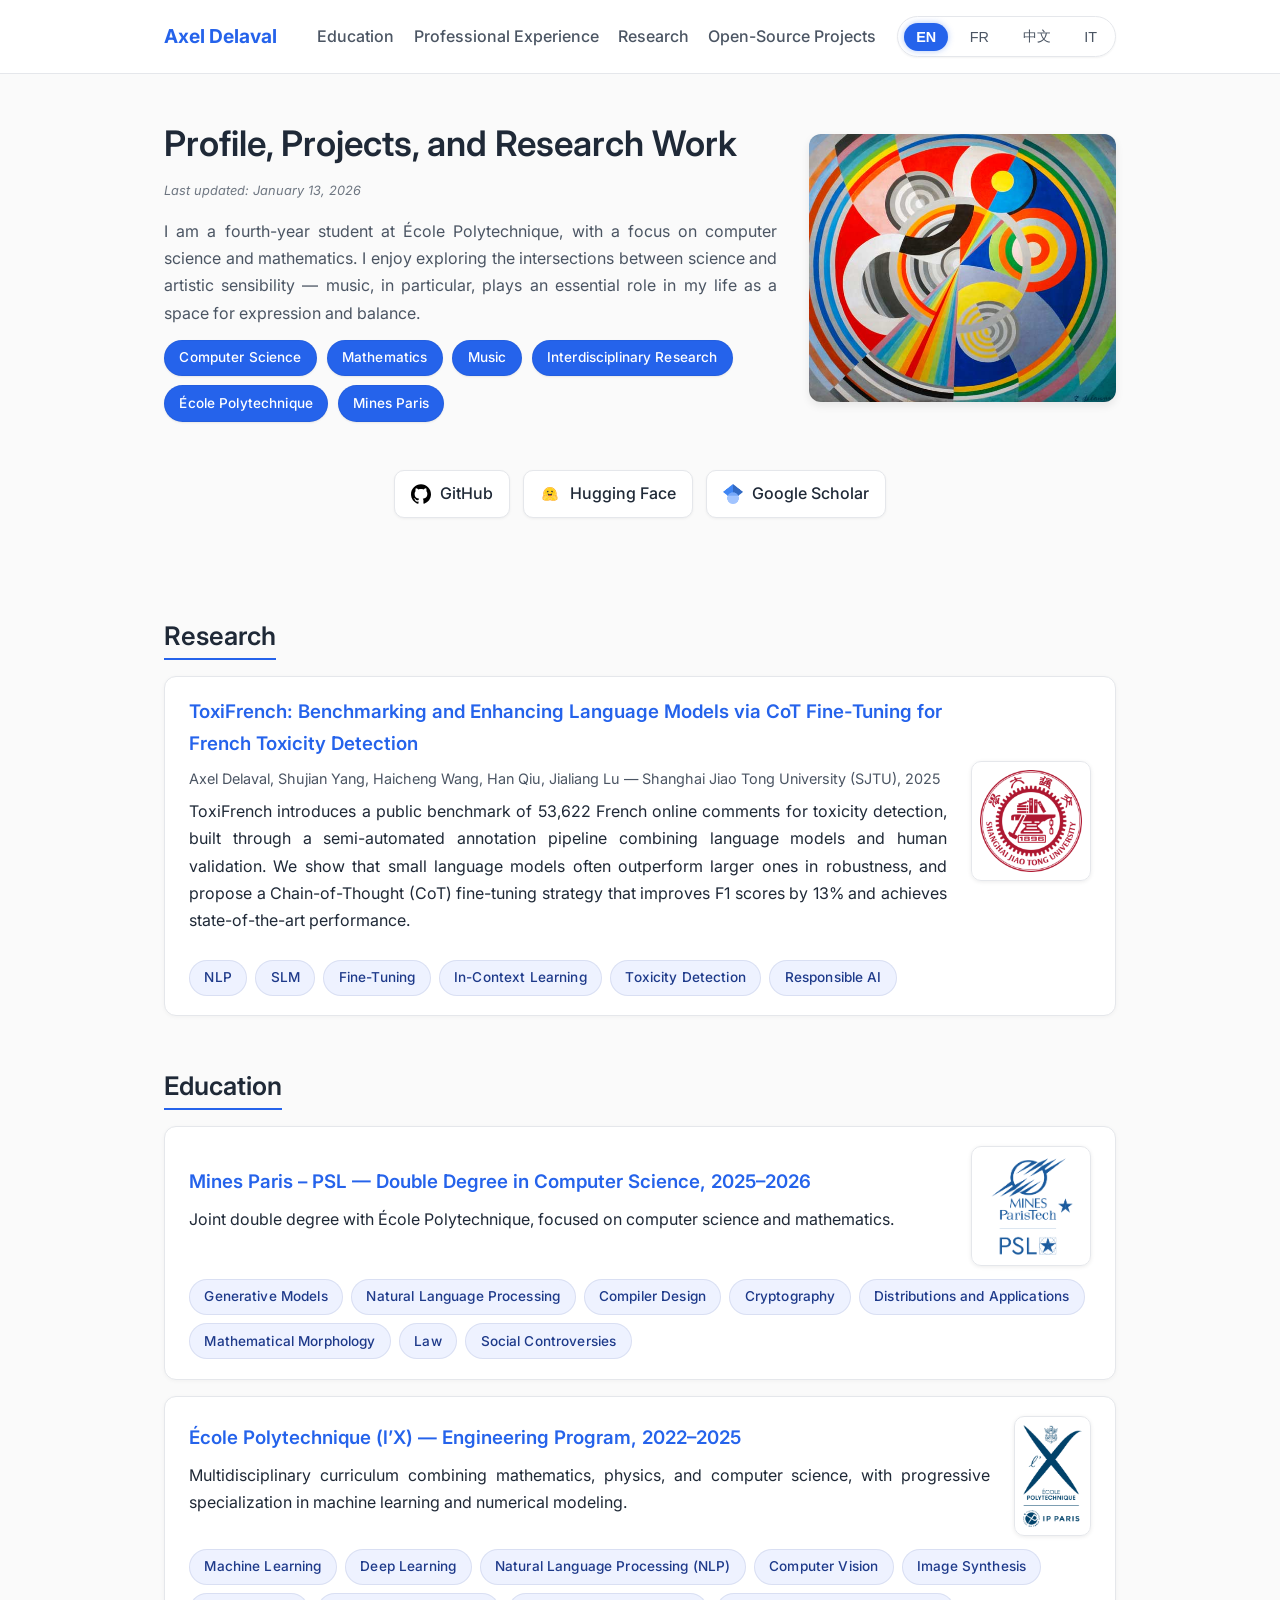
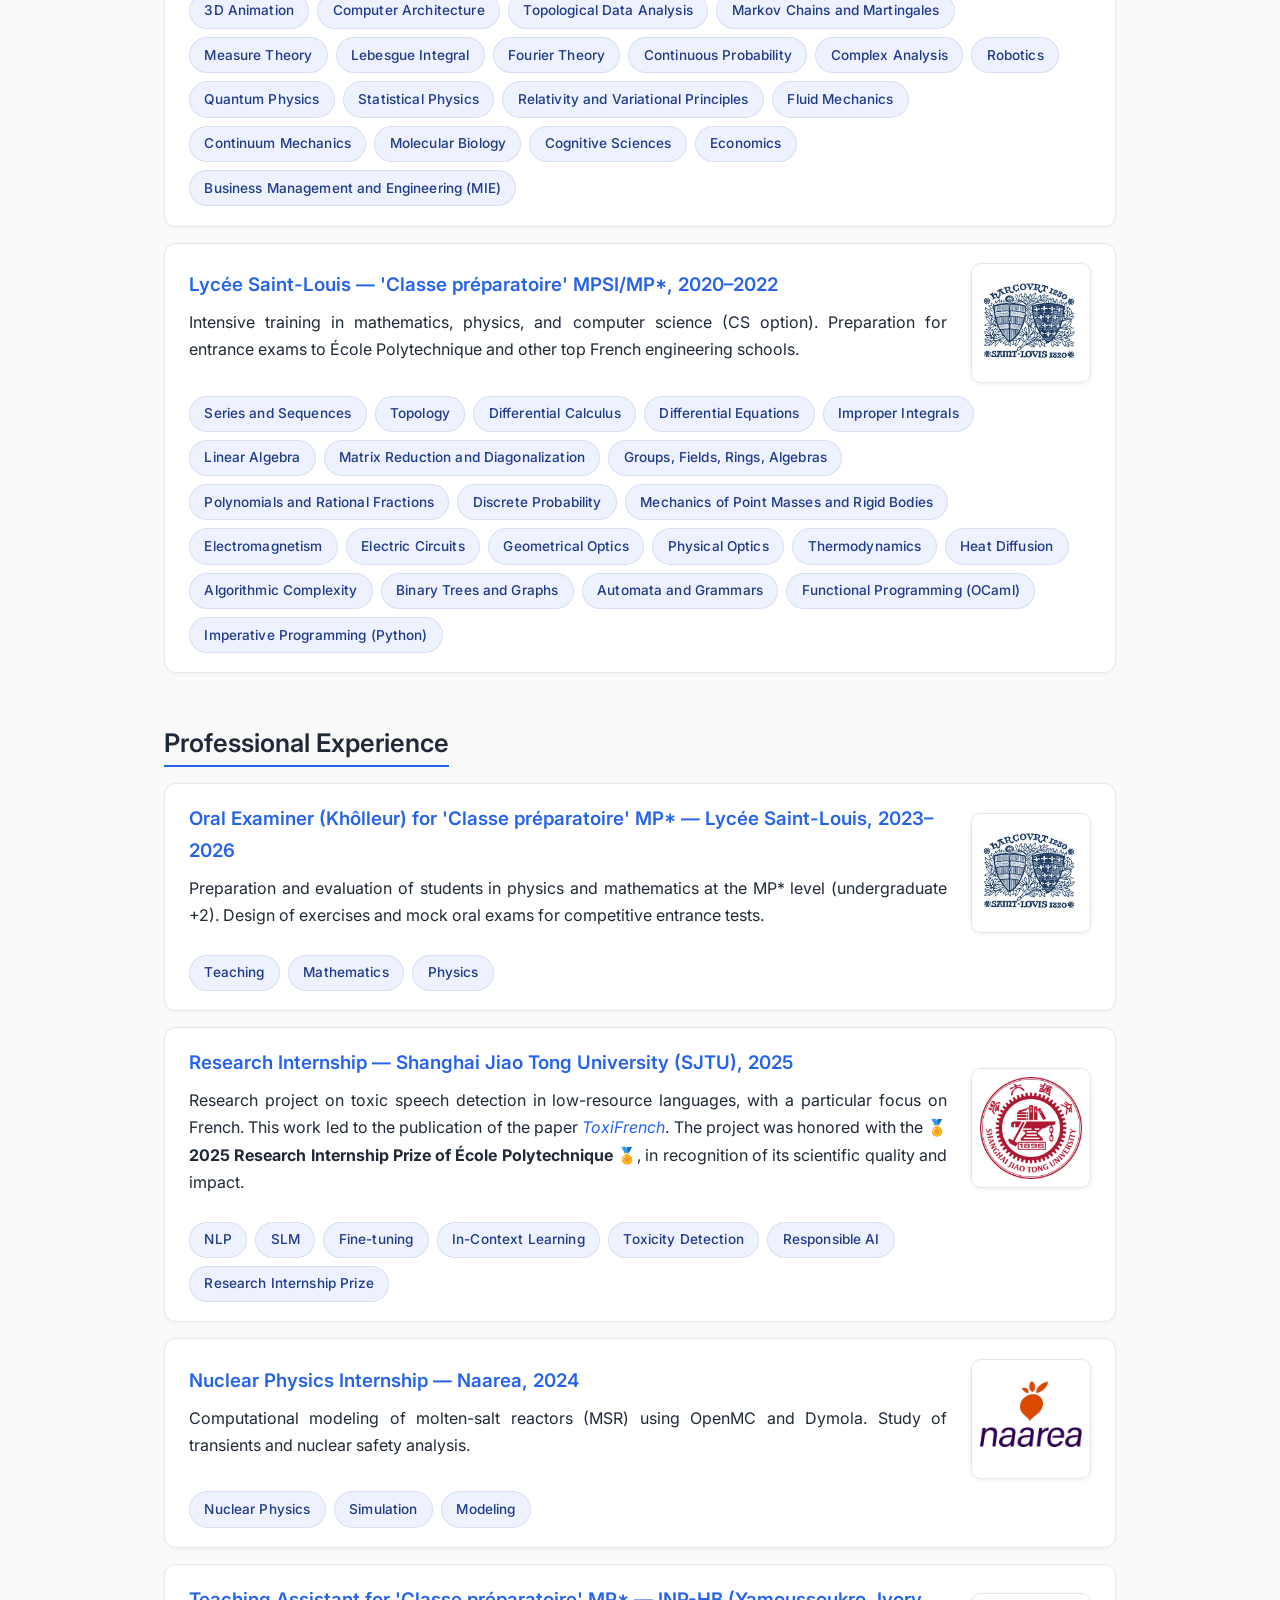
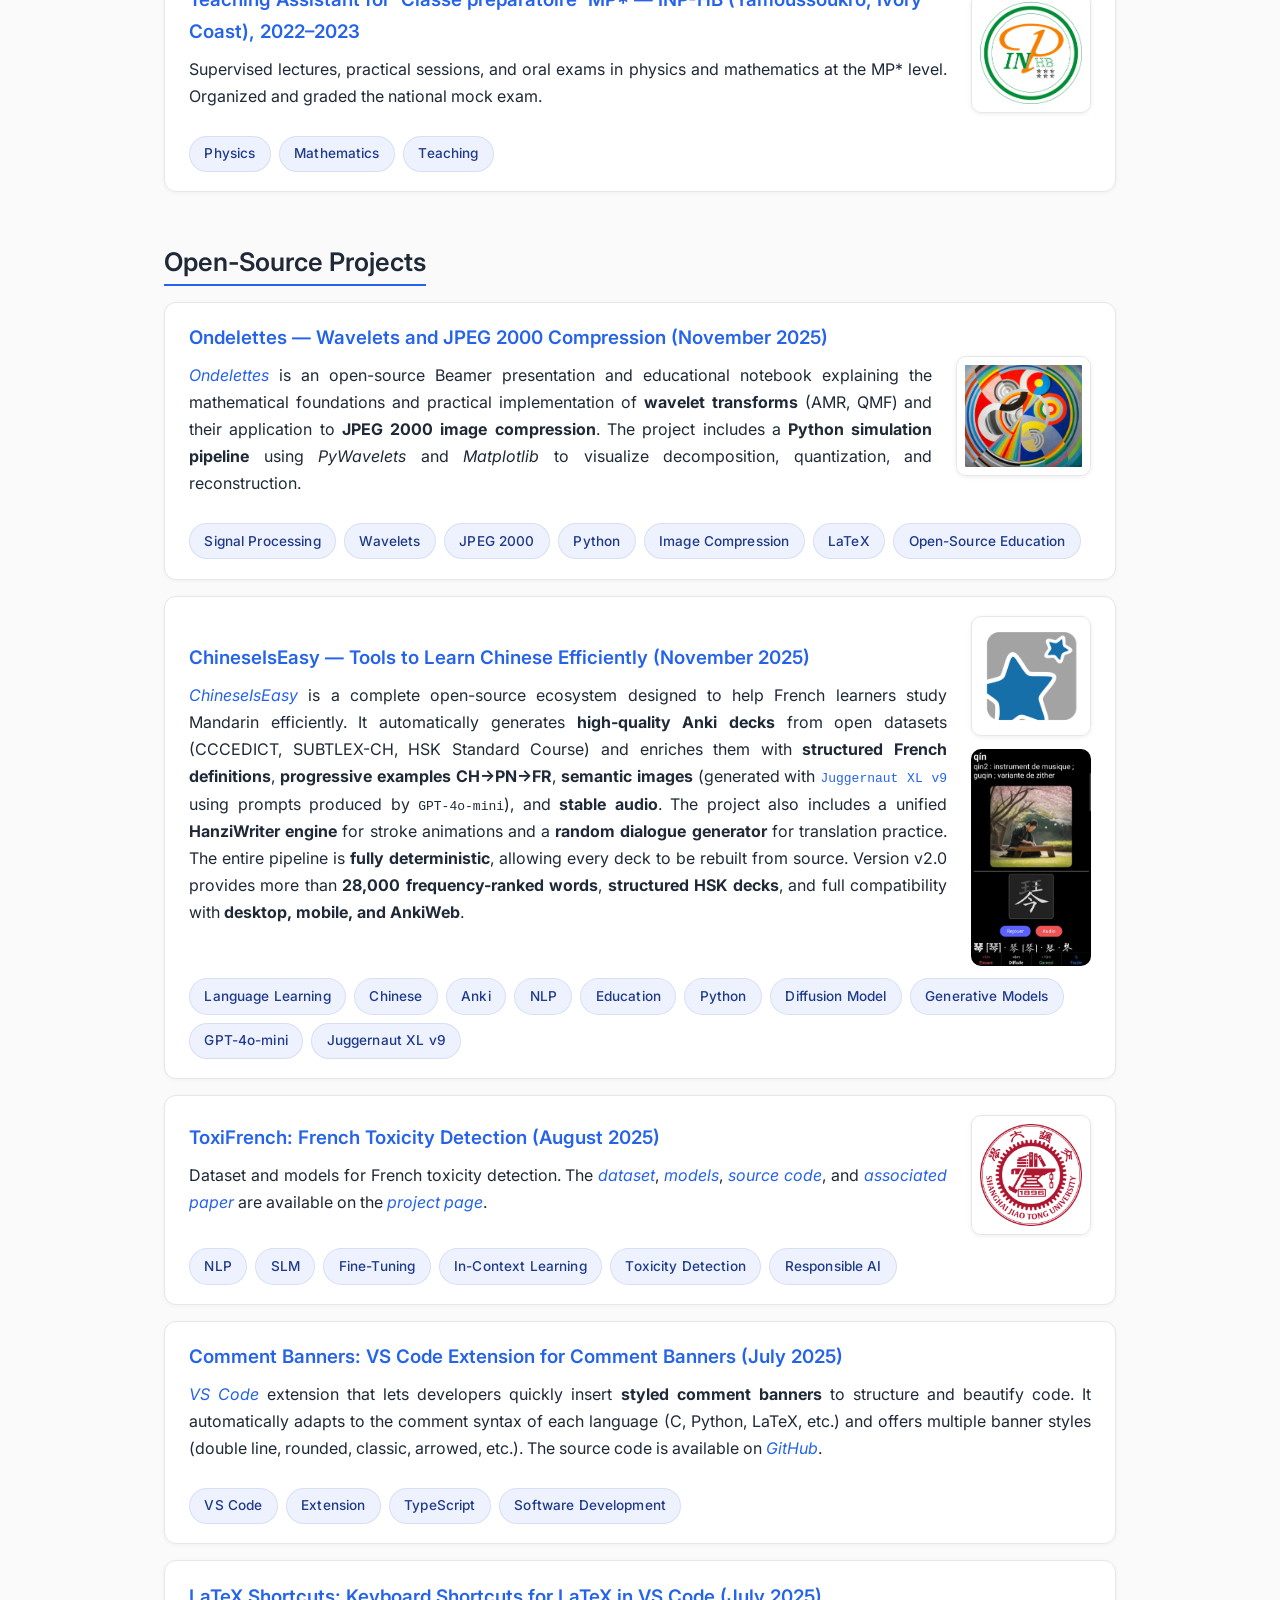
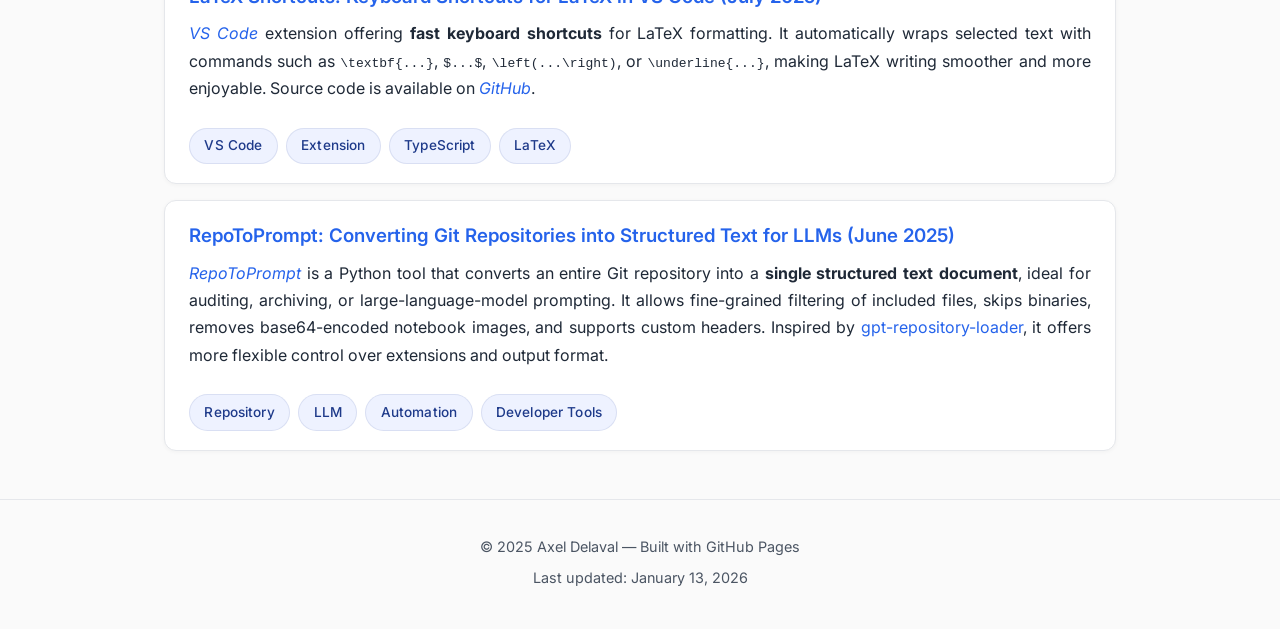
==== index.html @ 83326670 "Last update" ====
<!DOCTYPE html>
<html lang="en">
<head>
  <!-- =========================================================
       META & PAGE INFO
       ========================================================= -->
  <meta charset="UTF-8">
  <meta name="viewport" content="width=device-width, initial-scale=1.0">
  <title>Axel Delaval — Research & Projects</title>
  <link rel="icon" type="image/png" href="assets/icons/favicon.png">
  <meta name="description" content="Axel Delaval — Researcher in Computer Science, Machine Learning, and Music AI. École Polytechnique & Mines Paris–PSL. Projects, publications, and interdisciplinary work.">
  <meta name="keywords" content="Axel Delaval, Ecole Polytechnique, Mines Paris, research, computer science, machine learning, NLP, music AI, ToxiFrench">
  <meta name="author" content="Axel Delaval">

  <!-- =========================================================
       STYLESHEETS
       (Fonts, Theme, Layout, Components)
       ========================================================= -->
  <link rel="stylesheet" href="assets/fonts/inter.css">        <!-- Custom Inter font -->
  <link rel="stylesheet" href="assets/css/theme.css">          <!-- Color palette & dark/light mode -->
  <link rel="stylesheet" href="assets/css/base.css">           <!-- Base typography & resets -->
  <link rel="stylesheet" href="assets/css/layout.css">         <!-- Page layout & positioning -->
  <link rel="stylesheet" href="assets/css/components.css">     <!-- Buttons, cards, etc. -->
</head>

<body>

  <!-- =========================================================
       HEADER & NAVIGATION BAR
       ========================================================= -->
  <header>
    <nav class="navbar">
      <!-- Website Logo / Brand -->
      <div class="logo">Axel Delaval</div>

      <!-- Navigation Links (inserted dynamically via JS) -->
      <ul class="links" id="nav-links"></ul>

      <!-- Language Switcher (interactive buttons) -->
      <div class="lang-switcher" id="lang-switcher">
        <button data-lang="en">EN</button>     <!-- English -->
        <button data-lang="fr">FR</button>     <!-- French -->
        <button data-lang="zh">中文</button>   <!-- Chinese -->
        <button data-lang="it">IT</button>     <!-- Italian -->
      </div>
    </nav>
  </header>

  <!-- =========================================================
       MAIN CONTENT SECTIONS
       (Filled dynamically using app.js)
       ========================================================= -->
  <main>
    <!-- Hero / Intro Section (title, photo, tagline, etc.) -->
    <section class="hero" id="hero"></section>

    <!-- === Social Links Section === -->
    <section class="social-links" id="social-links"></section>

    <!-- Publications section -->
    <section id="publications"></section>

    <!-- scolarpath section -->
    <section id="scolarpath"></section>

    <!-- careerpath section -->
    <section id="careerpath"></section>

    <!-- Projects section -->
    <section id="projects"></section>

  </main>

  <!-- =========================================================
       FOOTER
       ========================================================= -->
  <footer>
    <p>© 2025 Axel Delaval — Built with GitHub Pages</p>
    <p id="last-updated" class="meta"></p>
  </footer>

  <!-- =========================================================
       SCRIPTS
       (Handles dynamic content & language switching)
       ========================================================= -->
  <script src="assets/js/app.js"></script>

</body>
</html>
---- assets/fonts/inter.css ----
/* =========================================================
   FONT IMPORT
   ---------------------------------------------------------
   This line imports the "Inter" font family from Google Fonts.
   Available weights: 300 (light), 400 (regular), 600 (semi-bold), 700 (bold).
   The `display=swap` parameter ensures the system font is used 
   temporarily until the custom font is fully loaded — improving UX.
   ========================================================= */
@import url("https://fonts.googleapis.com/css2?family=Inter:wght@300;400;600;700&display=swap");
---- assets/css/theme.css ----
/* =========================================================
   COLOR THEME VARIABLES
   ---------------------------------------------------------
   Define global CSS variables (custom properties) used 
   throughout the website for consistent theming.
   These are declared inside :root so they apply globally.
   ========================================================= */

:root {
  /* === Light Mode Colors === */
  --bg: #fafafa;           /* Page background color */
  --text: #1f2937;         /* Main text color (dark gray) */
  --muted: #4b5563;        /* Muted / secondary text (subtle gray) */
  --accent: #2563eb;       /* Primary accent color (blue) */
  --border: #e5e7eb;       /* Light border color */
  --card: #ffffff;         /* Background for cards and panels */
}

/* =========================================================
   DARK MODE OVERRIDES
   ---------------------------------------------------------
   Automatically applies when the user's OS or browser is set
   to dark mode (via the prefers-color-scheme media query).
   These values override the light theme variables.
   ========================================================= */

@media (prefers-color-scheme: dark) {
  :root {
      --bg: #fafafa;           /* Page background color */
      --text: #1f2937;         /* Main text color (dark gray) */
      --muted: #4b5563;        /* Muted / secondary text (subtle gray) */
      --accent: #2563eb;       /* Primary accent color (blue) */
      --border: #e5e7eb;       /* Light border color */
      --card: #ffffff;         /* Background for cards and panels */
      --second-bg: #e6e6e6;      /* Dark background color */
  }
}
---- assets/css/layout.css ----
/* ====== HEADER & NAVBAR ====== */
header {
  background: var(--card);
  border-bottom: 1px solid var(--border);
  position: sticky;
  top: 0;
  z-index: 100;
}

.navbar {
  max-width: 1000px;
  margin: auto;
  display: flex;
  justify-content: space-between;
  align-items: center;
  padding: 1rem 1.5rem;
}

.logo {
  font-weight: 700;
  color: var(--accent);
  font-size: 1.2rem;
}

.links {
  display: flex;
  list-style: none;
}

.links a {
  margin-left: 1.2rem;
  color: var(--muted);
  font-weight: 500;
  text-decoration: none;
  transition: color 0.2s ease;
}

.links a:hover {
  color: var(--accent);
}

/* ====== LANGUAGE SWITCHER ====== */
.lang-switcher {
  display: flex;
  gap: 0.6rem;
  align-items: center;
  background: var(--bg);
  border-radius: 999px;
  padding: 4px 6px;
  border: 1px solid var(--border);
  box-shadow: 0 1px 2px rgba(0, 0, 0, 0.05);
}

.lang-switcher button {
  border: none;
  background: transparent;
  color: var(--muted);
  font-weight: 500;
  font-size: 0.9rem;
  padding: 6px 12px;
  border-radius: 999px;
  cursor: pointer;
  transition: all 0.25s ease;
}

.lang-switcher button:hover {
  color: var(--accent);
  background: rgba(37, 99, 235, 0.08);
}

.lang-switcher button.active {
  background: var(--accent);
  color: white;
  font-weight: 600;
  box-shadow: 0 0 6px rgba(37, 99, 235, 0.35);
}

/* ====== HERO SECTION ====== */
.hero {
  max-width: 1000px;
  margin: 3rem auto;
  display: grid;
  grid-template-columns: 2fr 1fr;
  gap: 2rem;
  padding: 0 1.5rem;
  align-items: center;
}

.hero h1 {
  font-size: 2.2rem;
  line-height: 1.2;
}

.hero p {
  margin-top: 1rem;
  color: var(--muted);
}

.hero .meta {
  opacity: 0.8;
  display: block;
}

.hero img {
  width: 100%;
  border-radius: 12px;
  box-shadow: 0 4px 8px rgba(0, 0, 0, 0.08);
  transition: transform 0.4s ease, filter 0.4s ease;
}

.hero img:hover {
  transform: scale(1.05);
  filter: brightness(1.05) saturate(1.1);
}

.clickable-hero {
  transition: transform 0.25s ease, box-shadow 0.25s ease;
  cursor: pointer;
}

.clickable-hero:hover {
  transform: scale(1.02);
  box-shadow: 0 4px 12px rgba(37, 99, 235, 0.25);
}


/* ====== SECTIONS ====== */
section {
  max-width: 1000px;
  margin: 3rem auto;
  padding: 0 1.5rem;
}

section h2 {
  font-size: 1.6rem;
  border-bottom: 2px solid var(--accent);
  display: inline-block;
  margin-bottom: 1rem;
}

/* ====== FOOTER ====== */
footer {
  border-top: 1px solid var(--border);
  padding: 2rem 1rem;
  font-size: 0.9rem;
  color: var(--muted);
  
  /* Utilisation de Flexbox pour un centrage parfait */
  display: flex;
  flex-direction: column; /* Aligne les paragraphes verticalement */
  align-items: center;    /* Centre les éléments horizontalement */
  justify-content: center;
  text-align: center;     /* Sécurité pour le texte interne */
}

footer p {
  margin: 0.2rem 0;       /* Espace léger entre les lignes */
  width: auto;            /* Permet au flex-container de gérer la largeur */
}

/* ====== RESPONSIVE DESIGN ====== */
@media (max-width: 768px) {
  .navbar {
    flex-direction: column;
    gap: 1rem;
  }

  .links {
    flex-wrap: wrap;
    justify-content: center;
  }

  .lang-switcher {
    flex-wrap: wrap;
    justify-content: center;
  }

  .lang-switcher button {
    padding: 5px 10px;
    font-size: 0.9rem;
  }

  .hero {
    grid-template-columns: 1fr;
  }
}

/* ====== BONUS ESTHÉTIQUE : effet translucide ====== */
.lang-switcher {
  backdrop-filter: blur(8px);
  background: rgba(255, 255, 255, 0.6);
}
---- assets/css/components.css ----
/* =========================================================
   CARD COMPONENT
   ---------------------------------------------------------
   General container used for research items, projects, etc.
   - Uses theme variables for background and border
   - Rounded corners and soft shadow for depth
   ========================================================= */
.card {
  background: var(--card);
  border: 1px solid var(--border);
  border-radius: 12px;
  padding: 1.2rem 1.5rem;
  margin-bottom: 1rem;
  box-shadow: 0 1px 4px rgba(0, 0, 0, 0.04);
}

/* ---------------------------------------------------------
   CARD TITLE
   ---------------------------------------------------------
   - Highlights the title (usually section or project name)
   - Accent color aligns with theme palette
   --------------------------------------------------------- */
.card h3 {
  margin-bottom: 0.5rem;
  color: var(--accent);
}

/* =========================================================
   META INFORMATION
   ---------------------------------------------------------
   Used for displaying dates, authors, or brief contextual info.
   ========================================================= */
.meta {
  font-size: 0.9rem;
  color: var(--muted);
  margin-bottom: 0.4rem;
}

/* =========================================================
   TAGS & CHIPS CONTAINERS
   ========================================================= */
.tags, .chips {
  display: flex;
  flex-wrap: wrap;
  gap: 0.5rem;
}

/* =========================================================
   TAGS
   ========================================================= */
.tag {
  background: var(--accent);
  color: white;
  border-radius: 999px;
  padding: 0.3rem 0.8rem;
  font-size: 0.85rem;
}

/* =========================================================
   CHIPS
   ========================================================= */
.chip {
  background: #e0e7ff;
  color: #3730a3;
  border-radius: 8px;
  padding: 2px 8px;
  font-size: 0.8rem;
}

/* =========================================================
   "SEE MORE" BUTTON
   ========================================================= */
.see-more {
  background: var(--accent);
  color: white;
  border: none;
  border-radius: 8px;
  padding: 10px 16px;
  cursor: pointer;
  font-weight: 600;
  width: 100%;
  display: block;
  transition: background 0.2s ease;
}

.see-more:hover {
  background: #1e40af;
}

/* =========================================================
   COLLAPSIBLE EXTRA CONTENT
   ========================================================= */
.extra {
  overflow: hidden;
  max-height: 0;
  transition: max-height 0.5s ease;
}

.extra.open {
  max-height: 2000px;
}

/* =========================================================
   CHIPS / TAGS STYLING (Improved visual layout)
   ========================================================= */
.desc {
  margin-bottom: 0.8rem;
}

.chips-container {
  display: flex;
  flex-wrap: wrap;
  gap: 0.5rem;
  margin-top: 0.3rem;
}

.chip {
  background: #eef2ff;
  color: #1e3a8a;
  border-radius: 999px;
  padding: 0.35rem 0.9rem;
  font-size: 0.85rem;
  font-weight: 500;
  letter-spacing: 0.01em;
  transition: all 0.2s ease;
  border: 1px solid rgba(30, 58, 138, 0.1);
}

.chip:hover {
  background: #dbeafe;
  color: #1e40af;
  transform: translateY(-1px);
  box-shadow: 0 1px 3px rgba(0, 0, 0, 0.08);
}

/* =========================================================
   HERO TAGS (Interactive style matching .chip)
   ========================================================= */
.tags {
  display: flex;
  flex-wrap: wrap;
  gap: 0.6rem;
  margin-top: 0.8rem;
}

.tag {
  background: var(--accent);
  color: #fff;
  border-radius: 999px;
  padding: 0.35rem 0.9rem;
  font-size: 0.85rem;
  font-weight: 500;
  letter-spacing: 0.01em;
  transition: all 0.2s ease;
  box-shadow: 0 1px 2px rgba(0, 0, 0, 0.08);
  border: 1px solid rgba(0, 0, 0, 0.05);
}

.tag:hover {
  background: #1e40af;
  transform: translateY(-1px);
  box-shadow: 0 2px 5px rgba(0, 0, 0, 0.1);
  cursor: pointer;
}

/* =========================================================
   SOCIAL LINK BUTTONS
   ========================================================= */
.social-links {
  max-width: 1000px;
  margin: 0 auto 3rem auto;
  padding: 0 1.5rem;
  display: flex;
  flex-wrap: wrap;
  gap: 0.8rem;
  justify-content: flex-start;
}

.social-button {
  display: inline-flex;
  align-items: center;
  gap: 0.6rem;
  background: var(--card);
  border: 1px solid var(--border);
  border-radius: 10px;
  padding: 0.6rem 1rem;
  font-weight: 500;
  color: var(--text);
  text-decoration: none;
  transition: all 0.2s ease;
  box-shadow: 0 1px 3px rgba(0,0,0,0.05);
}

.social-button img {
  width: 20px;
  height: 20px;
}

.social-button:hover {
  background: var(--accent);
  color: white;
  transform: translateY(-2px);
  box-shadow: 0 2px 5px rgba(0,0,0,0.15);
}

/* =========================================================
   CARD MAIN LAYOUT (Equal height text + logo)
   ---------------------------------------------------------
   Logo dynamically matches text block height for visual symmetry
   ========================================================= */

.card-main {
  display: flex;
  align-items: stretch;         /* Ensures both children have same height */
  justify-content: space-between;
  gap: 1.5rem;
  margin-bottom: 0.8rem;
}

.card-text {
  flex: 1;
  display: flex;
  flex-direction: column;
  justify-content: center;      /* Centers text vertically if short */
}

/* =========================================================
   INLINE LOGO — Transparent background & proportional scaling
   --------------------------------------------------------- */
.inline-logo {
  max-width: 140px;
  max-height: 120px;
  width: auto;
  height: auto;
  align-self: center;                /* Center vertically */
  border-radius: 10px;
  border: 1px solid var(--border);

  /* Semi-transparent background for soft blending */
  background: rgba(255, 255, 255, 0.7);  /* Light mode base */
  backdrop-filter: blur(4px);            /* Slight frosted-glass effect */

  object-fit: contain;                   /* Keep proportions */
  padding: 8px;
  box-shadow: 0 1px 4px rgba(0, 0, 0, 0.08);
  transition: transform 0.25s ease, box-shadow 0.25s ease, border-color 0.25s ease;
}

/* Make sure logos don't stretch or overflow */
.card-main img.inline-logo {
  display: block;
  margin: auto 0;
}

/* Hover effect: subtle glow */
.inline-logo:hover {
  transform: scale(1.03);
  box-shadow: 0 4px 12px rgba(37, 99, 235, 0.25);
  border-color: var(--accent);
}

.side-media {
  max-width: 120px;
  border-radius: 10px;
  box-shadow: var(--shadow-sm);
  object-fit: contain;
}

.visual-column {
  display: flex;
  flex-direction: column;
  justify-content: center;
  align-items: center;
  gap: 0.8rem;
}


/* =========================================================
   RESPONSIVE LAYOUT
   ========================================================= */
@media (max-width: 700px) {
  .inline-logo {
    max-width: 100px;
    max-height: 80px;
  }
}
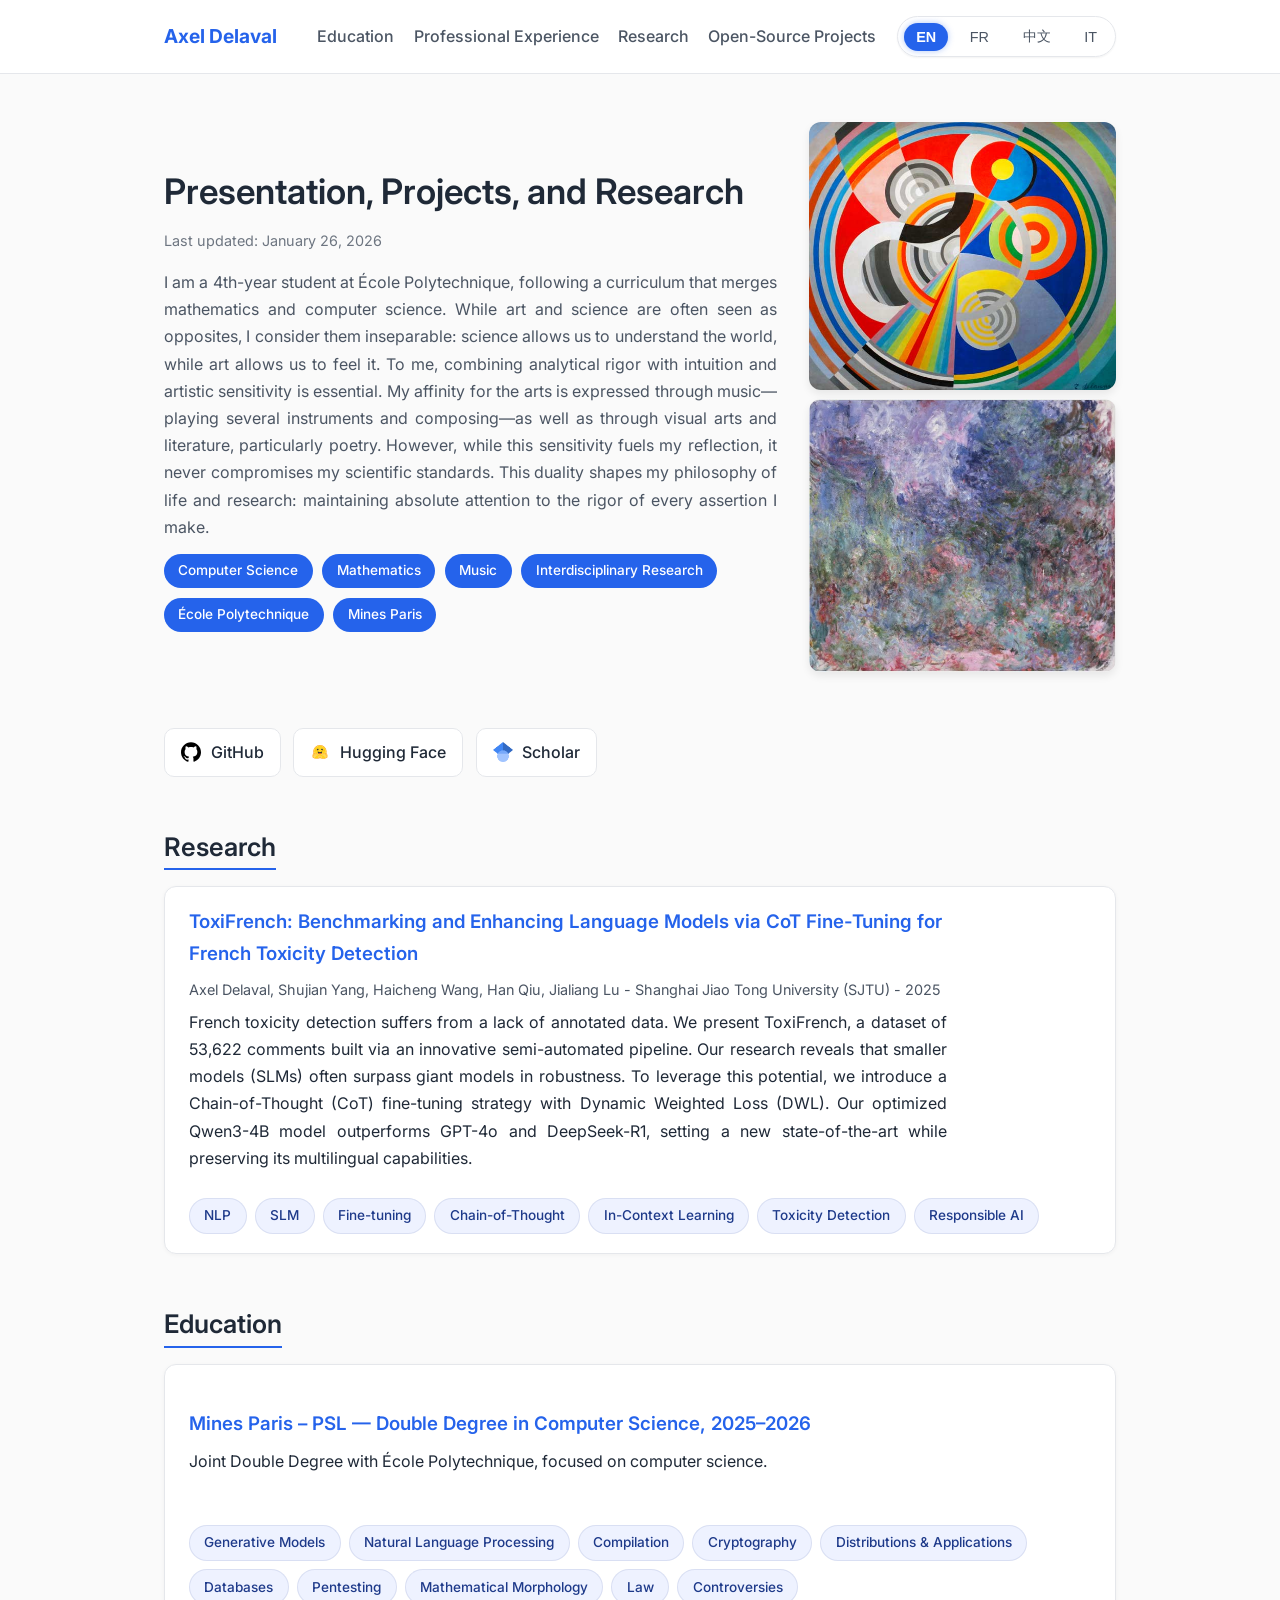
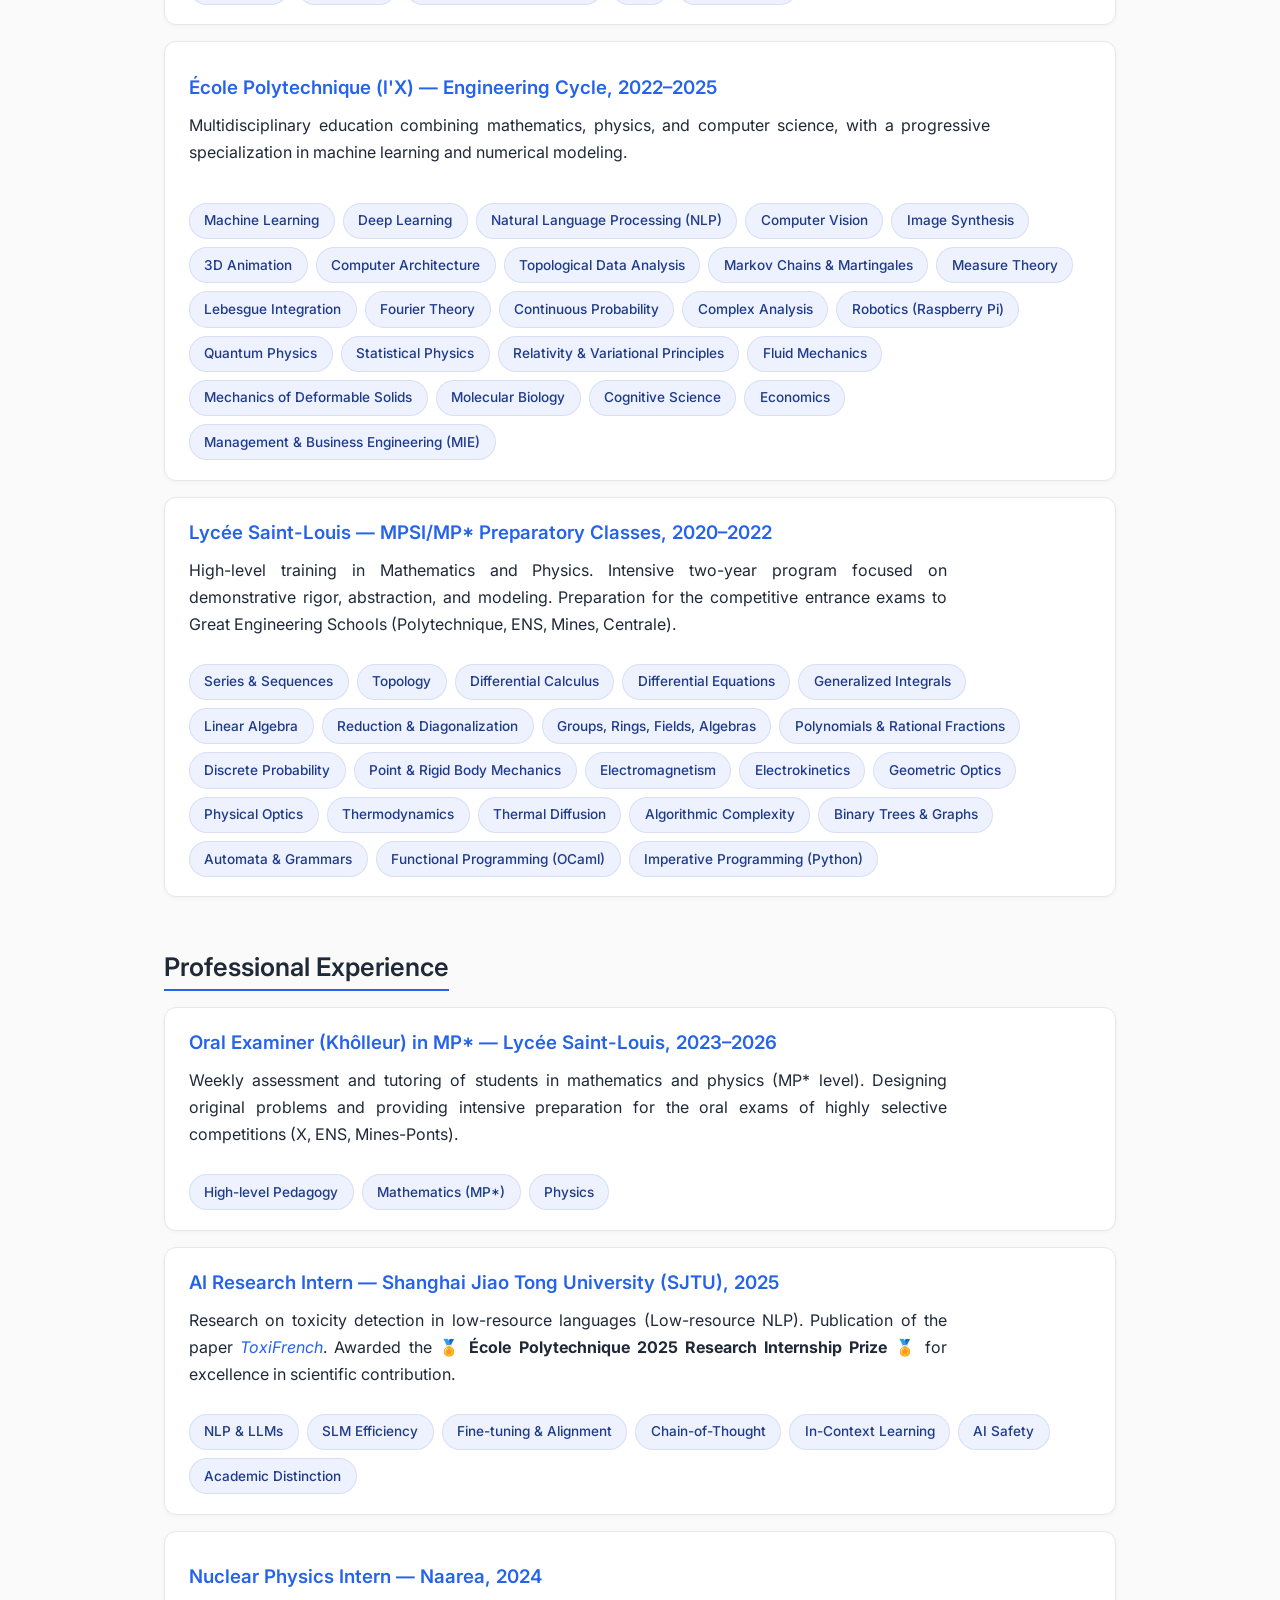
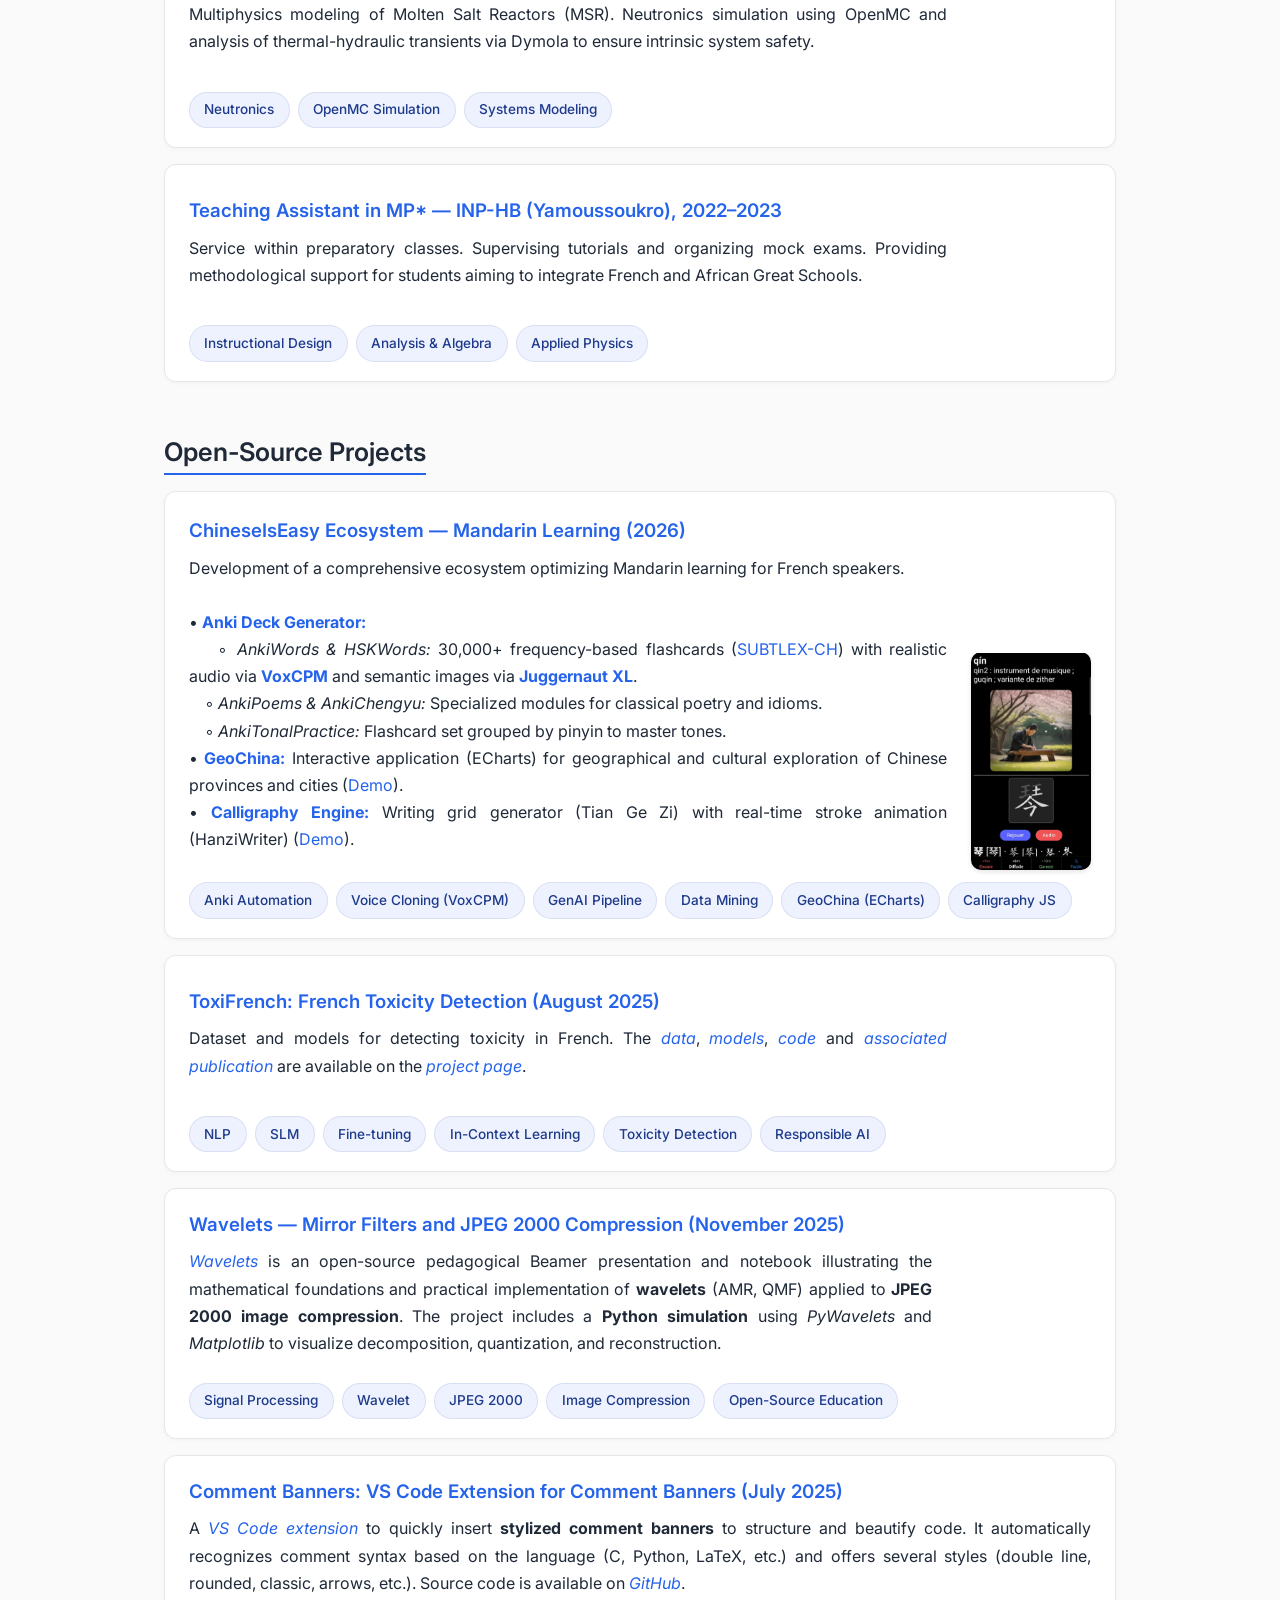
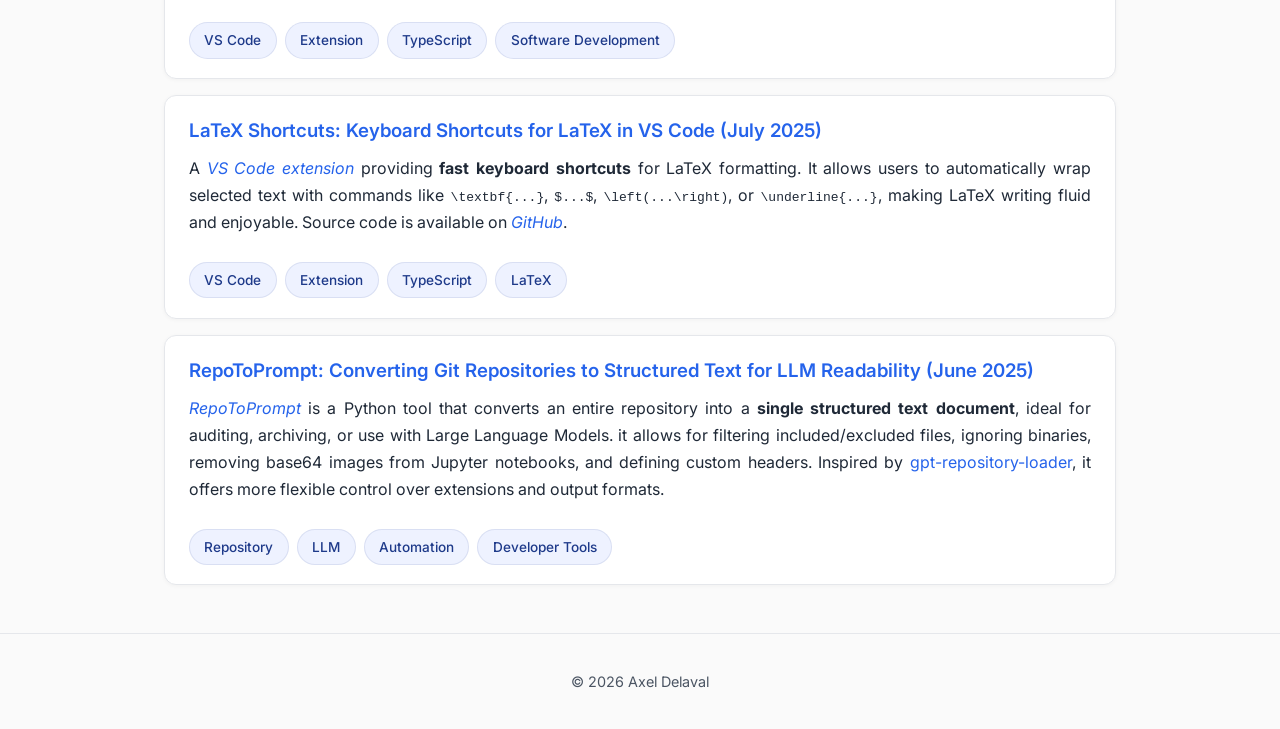
==== commit fa3a251e: "improving the page" ====
--- a/index.html
+++ b/index.html
@@ -1,89 +1,119 @@
 <!DOCTYPE html>
 <html lang="en">
 <head>
-  <!-- =========================================================
-       META & PAGE INFO
-       ========================================================= -->
   <meta charset="UTF-8">
   <meta name="viewport" content="width=device-width, initial-scale=1.0">
-  <title>Axel Delaval — Research & Projects</title>
-  <link rel="icon" type="image/png" href="assets/icons/favicon.png">
-  <meta name="description" content="Axel Delaval — Researcher in Computer Science, Machine Learning, and Music AI. École Polytechnique & Mines Paris–PSL. Projects, publications, and interdisciplinary work.">
-  <meta name="keywords" content="Axel Delaval, Ecole Polytechnique, Mines Paris, research, computer science, machine learning, NLP, music AI, ToxiFrench">
+  
+  <title>Axel Delaval | Computer Science & AI Researcher</title>
+  <meta name="description" content="Axel Delaval — Researcher in Computer Science, Machine Learning, and Music AI. École Polytechnique & Mines Paris–PSL.">
+  <meta name="keywords" content="Axel Delaval, Ecole Polytechnique, Mines Paris, research, NLP, AI, ToxiFrench">
   <meta name="author" content="Axel Delaval">
 
-  <!-- =========================================================
-       STYLESHEETS
-       (Fonts, Theme, Layout, Components)
-       ========================================================= -->
-  <link rel="stylesheet" href="assets/fonts/inter.css">        <!-- Custom Inter font -->
-  <link rel="stylesheet" href="assets/css/theme.css">          <!-- Color palette & dark/light mode -->
-  <link rel="stylesheet" href="assets/css/base.css">           <!-- Base typography & resets -->
-  <link rel="stylesheet" href="assets/css/layout.css">         <!-- Page layout & positioning -->
-  <link rel="stylesheet" href="assets/css/components.css">     <!-- Buttons, cards, etc. -->
+  <meta property="og:type" content="website">
+  <meta property="og:url" content="https://axeldlv00.github.io/axel-delaval-personal-page/">
+  <meta property="og:title" content="Axel Delaval | Computer Science & AI Researcher">
+  <meta property="og:description" content="Student at École Polytechnique & Mines Paris. Research in NLP, SLMs, and Responsible AI.">
+  <meta property="og:image" content="https://axeldlv00.github.io/axel-delaval-personal-page/assets/img/hero.jpg">
+
+  <meta property="twitter:card" content="summary_large_image">
+  <meta property="twitter:url" content="https://axeldlv00.github.io/axel-delaval-personal-page/">
+  <meta property="twitter:title" content="Axel Delaval | Researcher & Engineer">
+  <meta property="twitter:description" content="Research in NLP, SLMs, and Responsible AI.">
+  <meta property="twitter:image" content="https://axeldlv00.github.io/axel-delaval-personal-page/assets/img/hero.jpg">
+  
+  <link rel="stylesheet" href="assets/fonts/inter.css">
+  <link rel="stylesheet" href="assets/css/theme.css">
+  <link rel="stylesheet" href="assets/css/base.css">
+  <link rel="stylesheet" href="assets/css/layout.css">
+  <link rel="stylesheet" href="assets/css/components.css">
+  <link rel="stylesheet" href="assets/css/animations.css">
+
+  <link rel="icon" type="image/png" href="assets/icons/favicon.png">
 </head>
 
 <body>
 
-  <!-- =========================================================
-       HEADER & NAVIGATION BAR
-       ========================================================= -->
   <header>
     <nav class="navbar">
-      <!-- Website Logo / Brand -->
       <div class="logo">Axel Delaval</div>
+      
+      <ul class="links" id="nav-links">
+        <li><a href="#scolarpath" data-i18n="nav.scolarpath">Education</a></li>
+        <li><a href="#careerpath" data-i18n="nav.careerpath">Experience</a></li>
+        <li><a href="#publications" data-i18n="nav.publications">Research</a></li>
+        <li><a href="#projects" data-i18n="nav.projects">Projects</a></li>
+      </ul>
 
-      <!-- Navigation Links (inserted dynamically via JS) -->
-      <ul class="links" id="nav-links"></ul>
-
-      <!-- Language Switcher (interactive buttons) -->
       <div class="lang-switcher" id="lang-switcher">
-        <button data-lang="en">EN</button>     <!-- English -->
-        <button data-lang="fr">FR</button>     <!-- French -->
-        <button data-lang="zh">中文</button>   <!-- Chinese -->
-        <button data-lang="it">IT</button>     <!-- Italian -->
+        <button data-lang="en" aria-label="English">EN</button>
+        <button data-lang="fr" aria-label="Français">FR</button>
+        <button data-lang="zh" aria-label="Chinese">中文</button>
+        <button data-lang="it" aria-label="Italiano">IT</button>
       </div>
     </nav>
   </header>
 
-  <!-- =========================================================
-       MAIN CONTENT SECTIONS
-       (Filled dynamically using app.js)
-       ========================================================= -->
   <main>
-    <!-- Hero / Intro Section (title, photo, tagline, etc.) -->
-    <section class="hero" id="hero"></section>
+    <section class="hero" id="hero">
+      <div class="hero-content fade-in">
+        <h1 data-i18n="hero.title">Profile, Projects, and Research Work</h1>
+        
+        <p class="meta" id="last-updated">Last updated: January 2026</p>
+        
+        <p data-i18n="hero.subtitle">
+          I am a fourth-year student at École Polytechnique, with a focus on computer science and mathematics. 
+          I enjoy exploring the intersections between science and artistic sensibility.
+        </p>
 
-    <!-- === Social Links Section === -->
-    <section class="social-links" id="social-links"></section>
+        <div class="tags" id="hero-tags">
+          <span class="tag">Computer Science</span>
+          <span class="tag">Mathematics</span>
+          <span class="tag">Music</span>
+        </div>
+      </div>
 
-    <!-- Publications section -->
+      <div class="hero-image fade-in-delayed">
+        <a href="https://www.mam.paris.fr/fr/oeuvre/rythme-ndeg1" 
+          target="_blank" 
+          rel="noopener" 
+          id="hero-artwork-link"
+          data-i18n="hero.artwork_desc">
+          <img src="assets/img/hero.jpg" alt="Rythme n°1 artwork - Robert Delaunay" class="clickable-hero">
+        </a>
+
+        <a href="https://www.marmottan.fr/notice/5103/" 
+          target="_blank" 
+          rel="noopener" 
+          data-i18n="hero.monet_artwork_desc">
+          <img src="assets/img/monet.jpg" alt="La Maison vue du jardin aux roses - Claude Monet" class="clickable-hero">
+        </a>
+      </div>
+    </section>
+
+    <section class="social-links fade-in-delayed" id="social-links">
+      <a class="social-button" href="https://github.com/AxelDlv00" target="_blank" data-tooltip="View my code on GitHub">
+        <img src="assets/img/icons/github.svg" alt="GitHub"> GitHub
+      </a>
+      <a class="social-button" href="https://huggingface.co/AxelDlv00" target="_blank" data-tooltip="See my models & datasets">
+        <img src="assets/img/icons/huggingface.svg" alt="Hugging Face"> Hugging Face
+      </a>
+      <a class="social-button" href="https://scholar.google.com/citations?user=-89Mh24AAAAJ" target="_blank" data-tooltip="Read my publications">
+        <img src="assets/img/icons/googlescholar.png" alt="Scholar"> Scholar
+      </a>
+    </section>
+
     <section id="publications"></section>
-
-    <!-- scolarpath section -->
     <section id="scolarpath"></section>
-
-    <!-- careerpath section -->
     <section id="careerpath"></section>
-
-    <!-- Projects section -->
     <section id="projects"></section>
 
   </main>
 
-  <!-- =========================================================
-       FOOTER
-       ========================================================= -->
   <footer>
-    <p>© 2025 Axel Delaval — Built with GitHub Pages</p>
-    <p id="last-updated" class="meta"></p>
+    <p>© 2026 Axel Delaval</p>
   </footer>
 
-  <!-- =========================================================
-       SCRIPTS
-       (Handles dynamic content & language switching)
-       ========================================================= -->
-  <script src="assets/js/app.js"></script>
+  <script type="module" src="assets/js/main.js"></script>
 
 </body>
-</html>
+</html>
--- a/assets/css/base.css
+++ b/assets/css/base.css
@@ -0,0 +1,65 @@
+html {
+  /* Permet un défilement fluide lors des ancres, 
+     mais aide aussi à stabiliser le rendu lors des changements de contenu */
+  scroll-behavior: auto;
+}
+
+/* =========================================================
+   GLOBAL RESET & BOX MODEL
+   ---------------------------------------------------------
+   Normalize spacing and sizing across all elements.
+   - box-sizing: border-box ensures padding & border 
+     are included in element width/height.
+   - margin/padding: 0 removes default browser spacing.
+   ========================================================= */
+* {
+  box-sizing: border-box;
+  margin: 0;
+  padding: 0;
+}
+
+/* =========================================================
+   BASE BODY STYLES
+   ---------------------------------------------------------
+   Defines the global font, background, and text color.
+   - Uses the "Inter" font imported previously.
+   - Background and text colors reference CSS variables
+     (which change automatically for dark/light mode).
+   ========================================================= */
+body {
+  font-family: "Inter", sans-serif;
+  background: var(--bg);
+  color: var(--text);
+  line-height: 1.7; /* Improves readability of long text */
+}
+p {
+  text-align: justify;
+  text-justify: inter-word;
+}
+
+
+/* =========================================================
+   LINKS
+   ---------------------------------------------------------
+   - Default color: accent (blue, from theme variables)
+   - No underline by default for a clean look
+   - Underline appears on hover for accessibility feedback
+   ========================================================= */
+a {
+  color: var(--accent);
+  text-decoration: none;
+}
+
+a:hover {
+  text-decoration: underline;
+}
+
+/* =========================================================
+   HEADINGS (H1, H2, H3)
+   ---------------------------------------------------------
+   - Consistent weight for visual hierarchy
+   - Inherits color from body text
+   ========================================================= */
+h1, h2, h3 {
+  font-weight: 600;
+}
--- a/assets/css/components.css
+++ b/assets/css/components.css
@@ -1,9 +1,5 @@
 /* =========================================================
    CARD COMPONENT
-   ---------------------------------------------------------
-   General container used for research items, projects, etc.
-   - Uses theme variables for background and border
-   - Rounded corners and soft shadow for depth
    ========================================================= */
 .card {
   background: var(--card);
@@ -12,23 +8,21 @@
   padding: 1.2rem 1.5rem;
   margin-bottom: 1rem;
   box-shadow: 0 1px 4px rgba(0, 0, 0, 0.04);
-}
-
-/* ---------------------------------------------------------
-   CARD TITLE
-   ---------------------------------------------------------
-   - Highlights the title (usually section or project name)
-   - Accent color aligns with theme palette
-   --------------------------------------------------------- */
+  transition: transform 0.2s ease, box-shadow 0.2s ease;
+}
+
+.card:hover {
+  transform: translateY(-2px);
+  box-shadow: 0 4px 12px rgba(0, 0, 0, 0.08);
+}
+
 .card h3 {
   margin-bottom: 0.5rem;
   color: var(--accent);
 }
 
 /* =========================================================
-   META INFORMATION
-   ---------------------------------------------------------
-   Used for displaying dates, authors, or brief contextual info.
+   META & LAYOUT
    ========================================================= */
 .meta {
   font-size: 0.9rem;
@@ -36,82 +30,75 @@
   margin-bottom: 0.4rem;
 }
 
-/* =========================================================
-   TAGS & CHIPS CONTAINERS
-   ========================================================= */
-.tags, .chips {
+.desc {
+  margin-bottom: 0.8rem;
+}
+
+.card-main {
+  display: flex;
+  align-items: stretch;
+  justify-content: space-between;
+  gap: 1.5rem;
+  margin-bottom: 0.8rem;
+}
+
+.card-text {
+  flex: 1;
+  display: flex;
+  flex-direction: column;
+  justify-content: center;
+}
+
+/* =========================================================
+   IMAGES & LOGOS
+   ========================================================= */
+.inline-logo {
+  max-width: 140px;
+  max-height: 120px;
+  width: auto;
+  height: auto;
+  align-self: center;
+  border-radius: 10px;
+  border: 1px solid var(--border);
+  background: rgba(255, 255, 255, 0.7);
+  backdrop-filter: blur(4px);
+  padding: 8px;
+  object-fit: contain;
+  box-shadow: 0 1px 4px rgba(0, 0, 0, 0.08);
+  transition: transform 0.25s ease;
+}
+
+.inline-logo:hover {
+  transform: scale(1.03);
+  border-color: var(--accent);
+}
+
+.side-media {
+  max-width: 120px;
+  border-radius: 10px;
+  box-shadow: 0 2px 5px rgba(0,0,0,0.1);
+  object-fit: contain;
+}
+
+.visual-column {
+  display: flex;
+  flex-direction: column;
+  justify-content: center;
+  align-items: center;
+  gap: 0.8rem;
+}
+
+/* =========================================================
+   TAGS & CHIPS
+   ========================================================= */
+.card-footer {
+  margin-top: 0.5rem;
+}
+
+.chips-container {
   display: flex;
   flex-wrap: wrap;
   gap: 0.5rem;
-}
-
-/* =========================================================
-   TAGS
-   ========================================================= */
-.tag {
-  background: var(--accent);
-  color: white;
-  border-radius: 999px;
-  padding: 0.3rem 0.8rem;
-  font-size: 0.85rem;
-}
-
-/* =========================================================
-   CHIPS
-   ========================================================= */
-.chip {
-  background: #e0e7ff;
-  color: #3730a3;
-  border-radius: 8px;
-  padding: 2px 8px;
-  font-size: 0.8rem;
-}
-
-/* =========================================================
-   "SEE MORE" BUTTON
-   ========================================================= */
-.see-more {
-  background: var(--accent);
-  color: white;
-  border: none;
-  border-radius: 8px;
-  padding: 10px 16px;
-  cursor: pointer;
-  font-weight: 600;
-  width: 100%;
-  display: block;
-  transition: background 0.2s ease;
-}
-
-.see-more:hover {
-  background: #1e40af;
-}
-
-/* =========================================================
-   COLLAPSIBLE EXTRA CONTENT
-   ========================================================= */
-.extra {
-  overflow: hidden;
-  max-height: 0;
-  transition: max-height 0.5s ease;
-}
-
-.extra.open {
-  max-height: 2000px;
-}
-
-/* =========================================================
-   CHIPS / TAGS STYLING (Improved visual layout)
-   ========================================================= */
-.desc {
-  margin-bottom: 0.8rem;
-}
-
-.chips-container {
-  display: flex;
-  flex-wrap: wrap;
-  gap: 0.5rem;
-  margin-top: 0.3rem;
 }
 
 .chip {
@@ -121,21 +108,23 @@
   padding: 0.35rem 0.9rem;
   font-size: 0.85rem;
   font-weight: 500;
-  letter-spacing: 0.01em;
+  border: 1px solid rgba(30, 58, 138, 0.1);
   transition: all 0.2s ease;
-  border: 1px solid rgba(30, 58, 138, 0.1);
+  cursor: default; /* Curseur par défaut si pas d'info */
+}
+
+/* Correction : On change juste le curseur, pas le style visuel */
+.chip.has-tooltip {
+  cursor: help; 
 }
 
 .chip:hover {
   background: #dbeafe;
   color: #1e40af;
   transform: translateY(-1px);
-  box-shadow: 0 1px 3px rgba(0, 0, 0, 0.08);
-}
-
-/* =========================================================
-   HERO TAGS (Interactive style matching .chip)
-   ========================================================= */
+}
+
+/* Hero Tags */
 .tags {
   display: flex;
   flex-wrap: wrap;
@@ -150,21 +139,22 @@
   padding: 0.35rem 0.9rem;
   font-size: 0.85rem;
   font-weight: 500;
-  letter-spacing: 0.01em;
   transition: all 0.2s ease;
-  box-shadow: 0 1px 2px rgba(0, 0, 0, 0.08);
-  border: 1px solid rgba(0, 0, 0, 0.05);
+  cursor: default;
+}
+
+.tag[data-tooltip] {
+  cursor: help;
 }
 
 .tag:hover {
   background: #1e40af;
   transform: translateY(-1px);
   box-shadow: 0 2px 5px rgba(0, 0, 0, 0.1);
-  cursor: pointer;
-}
-
-/* =========================================================
-   SOCIAL LINK BUTTONS
+}
+
+/* =========================================================
+   SOCIAL BUTTONS
    ========================================================= */
 .social-links {
   max-width: 1000px;
@@ -173,7 +163,6 @@
   display: flex;
   flex-wrap: wrap;
   gap: 0.8rem;
-  justify-content: flex-start;
 }
 
 .social-button {
@@ -186,101 +175,124 @@
   padding: 0.6rem 1rem;
   font-weight: 500;
   color: var(--text);
-  text-decoration: none;
   transition: all 0.2s ease;
-  box-shadow: 0 1px 3px rgba(0,0,0,0.05);
-}
-
-.social-button img {
-  width: 20px;
-  height: 20px;
-}
+}
+
+.social-button img { width: 20px; height: 20px; }
 
 .social-button:hover {
   background: var(--accent);
   color: white;
   transform: translateY(-2px);
-  box-shadow: 0 2px 5px rgba(0,0,0,0.15);
-}
-
-/* =========================================================
-   CARD MAIN LAYOUT (Equal height text + logo)
+}
+
+/* =========================================================
+   TOOLTIPS (Info-bulles)
    ---------------------------------------------------------
-   Logo dynamically matches text block height for visual symmetry
-   ========================================================= */
-
-.card-main {
-  display: flex;
-  align-items: stretch;         /* Ensures both children have same height */
-  justify-content: space-between;
-  gap: 1.5rem;
-  margin-bottom: 0.8rem;
-}
-
-.card-text {
-  flex: 1;
+   S'applique à tout élément avec l'attribut data-tooltip
+   ========================================================= */
+[data-tooltip] {
+  position: relative;
+}
+
+[data-tooltip]::after {
+  content: attr(data-tooltip);
+  position: absolute;
+  bottom: 125%;
+  left: 50%;
+  transform: translateX(-50%) translateY(5px);
+  
+  background-color: #1f2937; /* Gris anthracite */
+  color: #f9fafb;
+  padding: 8px 12px;
+  border-radius: 8px;
+  font-size: 0.8rem;
+  font-weight: 400;
+  line-height: 1.4;
+  text-align: center;
+  
+  /* Gestion du texte long */
+  white-space: normal;
+  width: max-content;
+  max-width: 260px;
+  min-width: 100px;
+  
+  box-shadow: 0 10px 15px -3px rgba(0, 0, 0, 0.15), 0 4px 6px -2px rgba(0, 0, 0, 0.05);
+  z-index: 1000;
+  pointer-events: none;
+  
+  opacity: 0;
+  visibility: hidden;
+  transition: opacity 0.2s ease, transform 0.2s ease;
+}
+
+/* La petite flèche en bas de la bulle */
+[data-tooltip]::before {
+  content: '';
+  position: absolute;
+  bottom: 115%;
+  left: 50%;
+  transform: translateX(-50%) translateY(5px);
+  border-width: 6px;
+  border-style: solid;
+  border-color: #1f2937 transparent transparent transparent;
+  
+  opacity: 0;
+  visibility: hidden;
+  transition: opacity 0.2s ease, transform 0.2s ease;
+  z-index: 1000;
+  pointer-events: none;
+}
+
+/* Apparition au survol */
+[data-tooltip]:hover::after,
+[data-tooltip]:hover::before {
+  opacity: 1;
+  visibility: visible;
+  transform: translateX(-50%) translateY(0);
+}
+
+/* Responsive : On cache les tooltips sur mobile */
+@media (max-width: 768px) {
+  [data-tooltip]::after, [data-tooltip]::before {
+    display: none;
+  }
+}
+
+.poem-box {
+  margin-top: 1.5rem;
+  padding: 1.2rem 1.5rem;
+  background: var(--card);
+  border: 1px solid var(--border);
+  border-left: 4px solid var(--accent);
+  /* Suppression des bords arrondis */
+  border-radius: 0; 
+  box-shadow: 0 2px 8px rgba(0, 0, 0, 0.04);
+  
+  font-family: "Inter", sans-serif;
+  font-style: italic;
+  
+  overflow: hidden;
+  max-height: 6rem; 
+  width: 100%;
+  box-sizing: border-box;
+  transition: max-height 0.7s cubic-bezier(0.4, 0, 0.2, 1), 
+              box-shadow 0.3s ease,
+              background 0.3s ease;
+  cursor: help;
+
+  /* Force l'alignement strict au début */
   display: flex;
   flex-direction: column;
-  justify-content: center;      /* Centers text vertically if short */
-}
-
-/* =========================================================
-   INLINE LOGO — Transparent background & proportional scaling
-   --------------------------------------------------------- */
-.inline-logo {
-  max-width: 140px;
-  max-height: 120px;
-  width: auto;
-  height: auto;
-  align-self: center;                /* Center vertically */
-  border-radius: 10px;
-  border: 1px solid var(--border);
-
-  /* Semi-transparent background for soft blending */
-  background: rgba(255, 255, 255, 0.7);  /* Light mode base */
-  backdrop-filter: blur(4px);            /* Slight frosted-glass effect */
-
-  object-fit: contain;                   /* Keep proportions */
-  padding: 8px;
-  box-shadow: 0 1px 4px rgba(0, 0, 0, 0.08);
-  transition: transform 0.25s ease, box-shadow 0.25s ease, border-color 0.25s ease;
-}
-
-/* Make sure logos don't stretch or overflow */
-.card-main img.inline-logo {
-  display: block;
-  margin: auto 0;
-}
-
-/* Hover effect: subtle glow */
-.inline-logo:hover {
-  transform: scale(1.03);
-  box-shadow: 0 4px 12px rgba(37, 99, 235, 0.25);
-  border-color: var(--accent);
-}
-
-.side-media {
-  max-width: 120px;
-  border-radius: 10px;
-  box-shadow: var(--shadow-sm);
-  object-fit: contain;
-}
-
-.visual-column {
-  display: flex;
-  flex-direction: column;
-  justify-content: center;
-  align-items: center;
-  gap: 0.8rem;
-}
-
-
-/* =========================================================
-   RESPONSIVE LAYOUT
-   ========================================================= */
-@media (max-width: 700px) {
-  .inline-logo {
-    max-width: 100px;
-    max-height: 80px;
-  }
-}
+  align-items: flex-start;
+}
+
+.poem-content {
+    font-size: 0.85rem;
+    line-height: 1.6;
+    color: var(--text);
+    white-space: pre-line;
+    text-align: left;
+    margin: 0;
+    padding: 0; /* Sécurité supplémentaire */
+}
--- a/assets/css/animations.css
+++ b/assets/css/animations.css
@@ -0,0 +1,29 @@
+/* Entrée douce */
+.fade-in {
+  opacity: 0;
+  animation: fadeIn 0.8s ease-out forwards;
+}
+
+/* Entrée retardée */
+.fade-in-delayed {
+  opacity: 0;
+  animation: fadeIn 0.8s ease-out 0.3s forwards;
+}
+
+/* Cascade vers le haut */
+.slide-up-card {
+  opacity: 0;
+  transform: translateY(20px);
+  animation: slideUp 0.6s ease-out forwards;
+}
+
+@keyframes fadeIn {
+  to { opacity: 1; }
+}
+
+@keyframes slideUp {
+  to {
+    opacity: 1;
+    transform: translateY(0);
+  }
+}
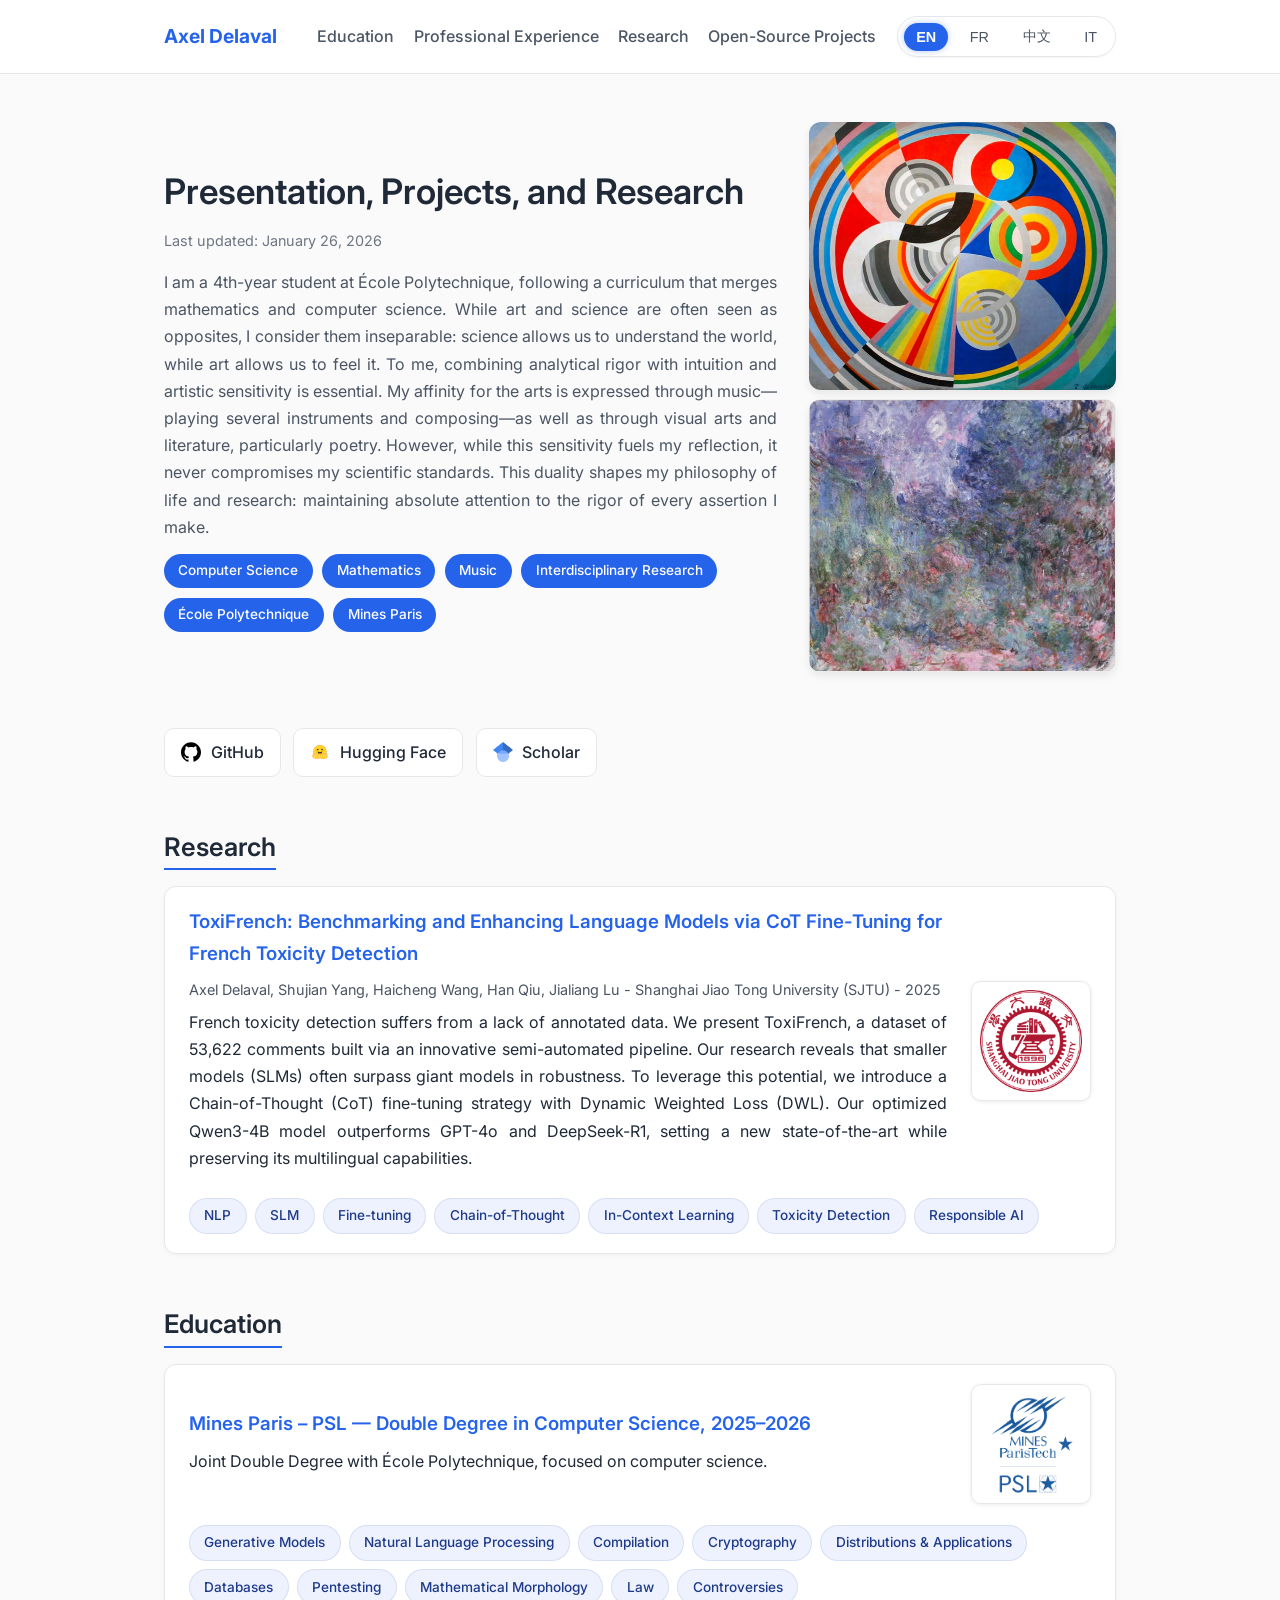
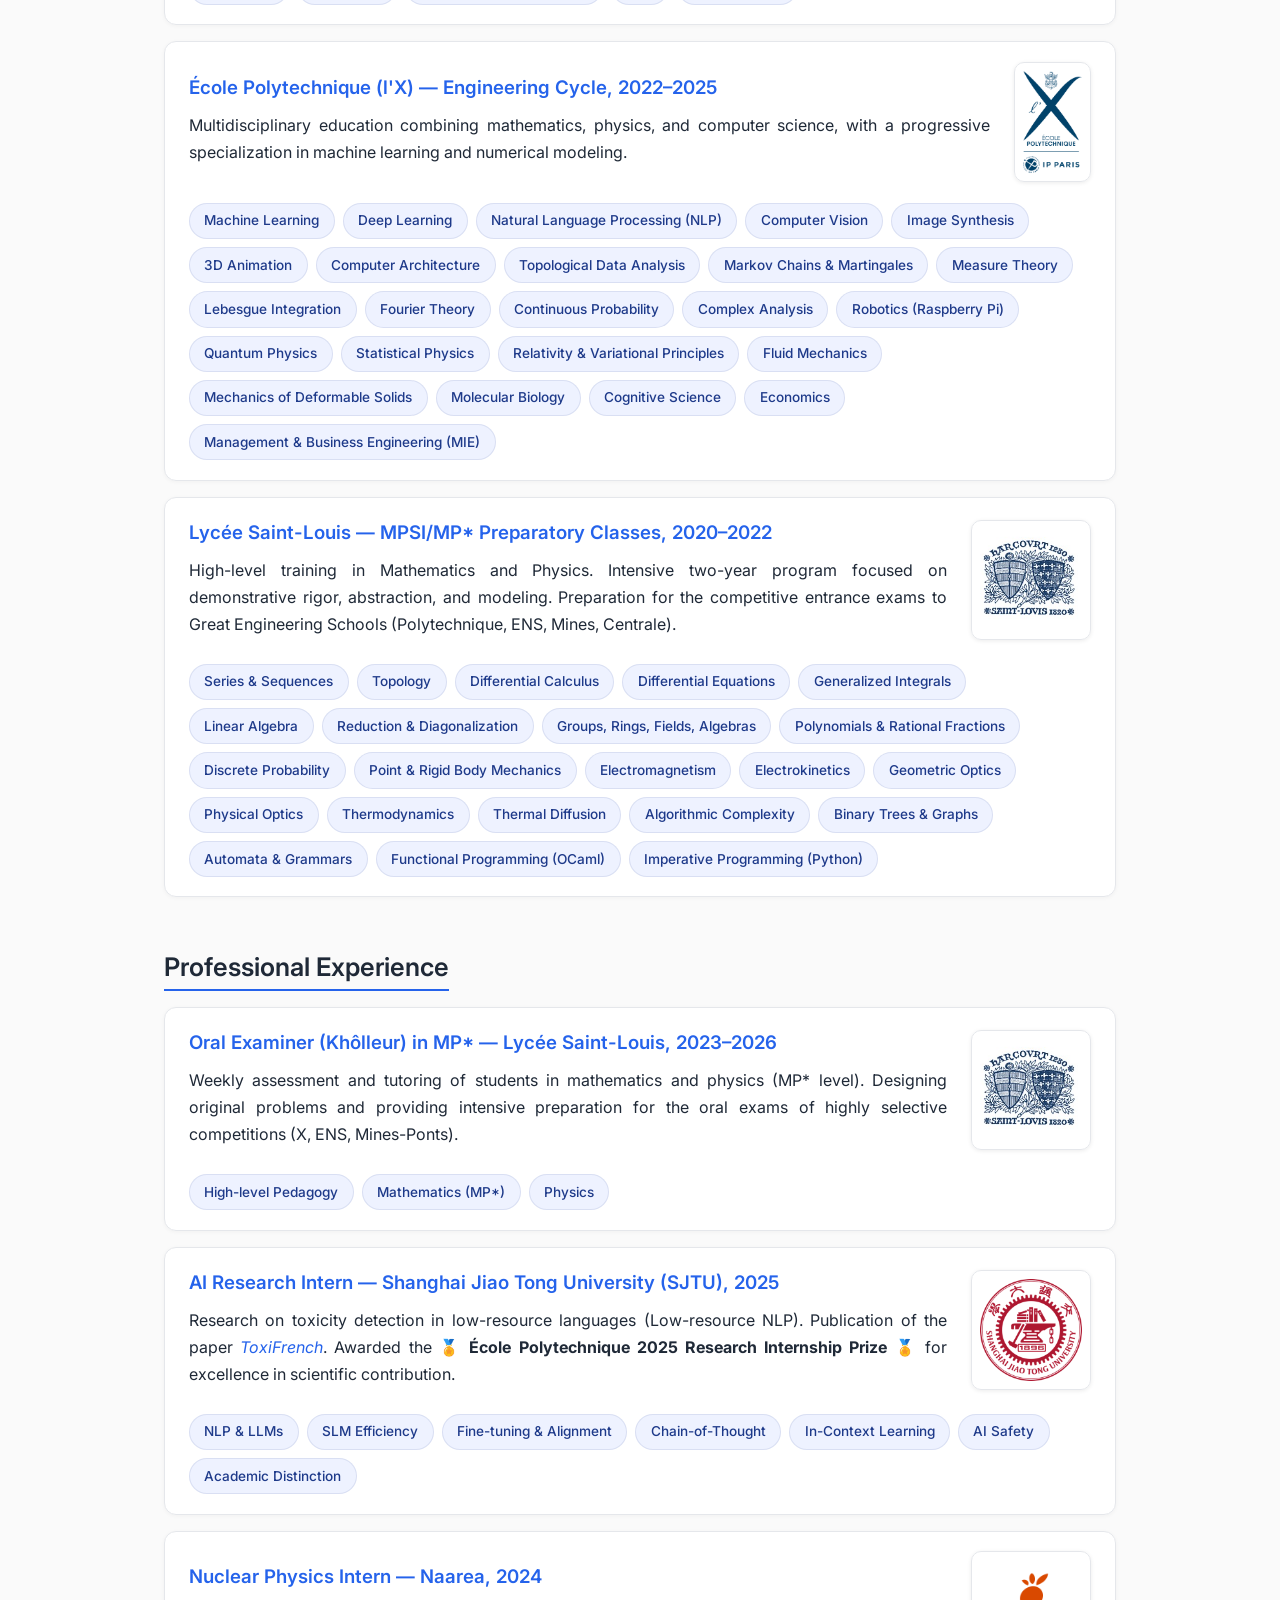
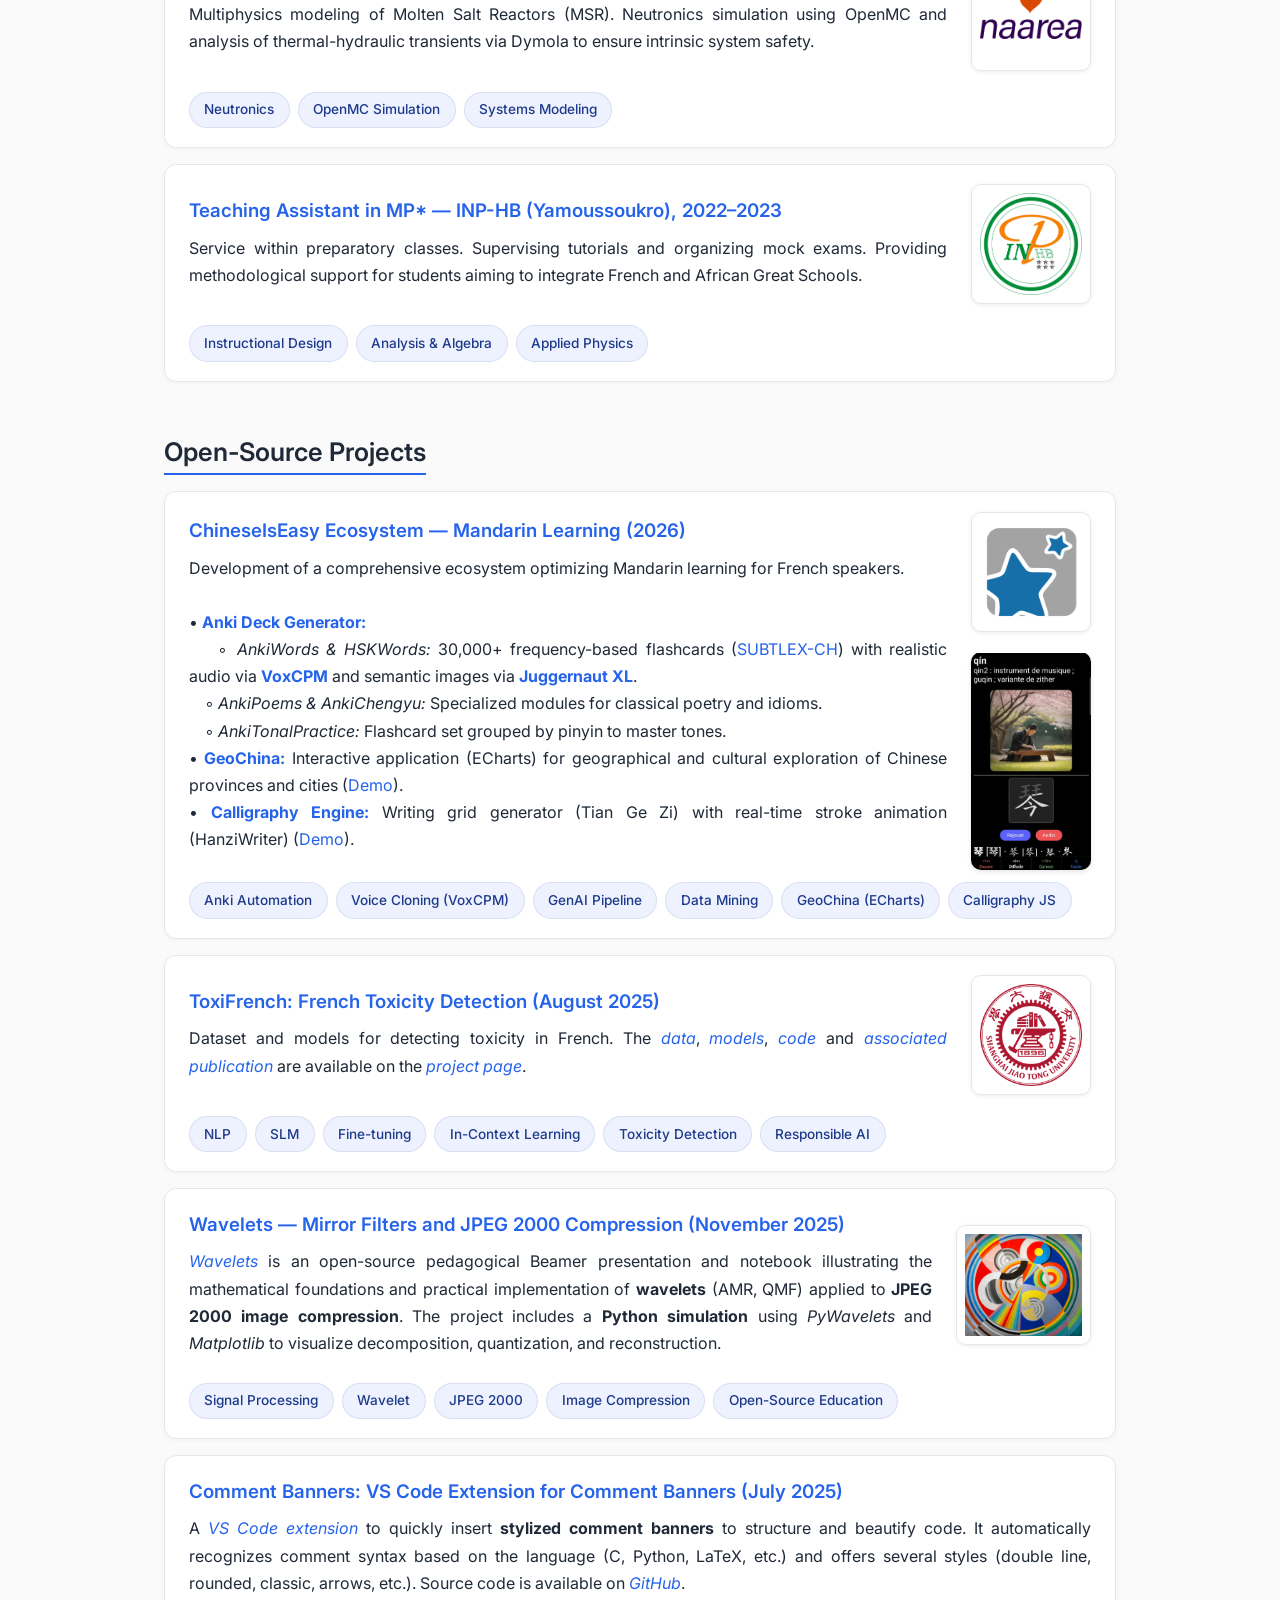
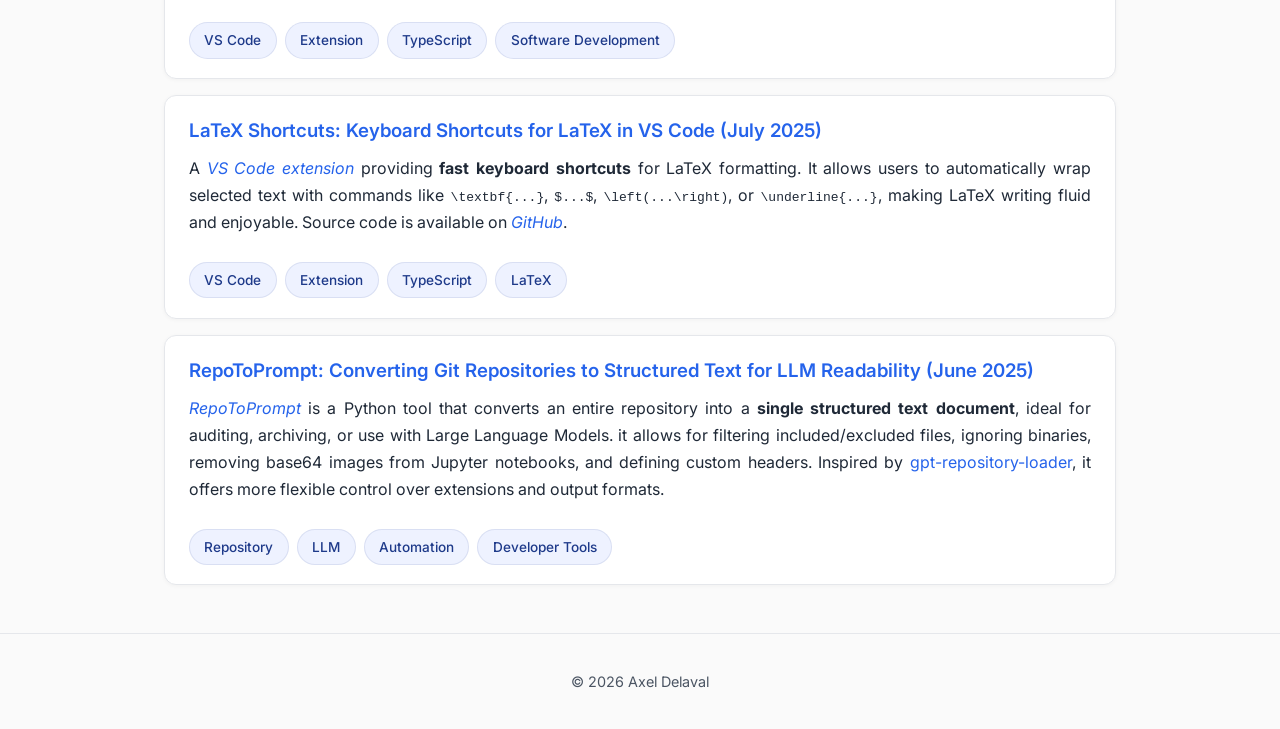
==== commit e1f35a41: "improving the page" ====
--- a/index.html
+++ b/index.html
@@ -4,15 +4,15 @@
   <meta charset="UTF-8">
   <meta name="viewport" content="width=device-width, initial-scale=1.0">
   
-  <title>Axel Delaval | Computer Science & AI Researcher</title>
-  <meta name="description" content="Axel Delaval — Researcher in Computer Science, Machine Learning, and Music AI. École Polytechnique & Mines Paris–PSL.">
-  <meta name="keywords" content="Axel Delaval, Ecole Polytechnique, Mines Paris, research, NLP, AI, ToxiFrench">
+  <title>Axel Delaval | AI & Computer Science Researcher</title>
+  <meta name="description" content="Axel Delaval — Researcher at École Polytechnique & Mines Paris–PSL. Specialized in NLP, SLMs, and Responsible AI.">
+  <meta name="keywords" content="Axel Delaval, Ecole Polytechnique, Mines Paris, research, NLP, AI, ToxiFrench, ChineseIsEasy">
   <meta name="author" content="Axel Delaval">
 
   <meta property="og:type" content="website">
   <meta property="og:url" content="https://axeldlv00.github.io/axel-delaval-personal-page/">
-  <meta property="og:title" content="Axel Delaval | Computer Science & AI Researcher">
-  <meta property="og:description" content="Student at École Polytechnique & Mines Paris. Research in NLP, SLMs, and Responsible AI.">
+  <meta property="og:title" content="Axel Delaval | AI & Computer Science Researcher">
+  <meta property="og:description" content="4th-year student at École Polytechnique. Research in NLP, SLMs, and Responsible AI.">
   <meta property="og:image" content="https://axeldlv00.github.io/axel-delaval-personal-page/assets/img/hero.jpg">
 
   <meta property="twitter:card" content="summary_large_image">
@@ -38,10 +38,10 @@
       <div class="logo">Axel Delaval</div>
       
       <ul class="links" id="nav-links">
-        <li><a href="#scolarpath" data-i18n="nav.scolarpath">Education</a></li>
-        <li><a href="#careerpath" data-i18n="nav.careerpath">Experience</a></li>
-        <li><a href="#publications" data-i18n="nav.publications">Research</a></li>
-        <li><a href="#projects" data-i18n="nav.projects">Projects</a></li>
+        <li><a href="#scolarpath" data-i18n="nav.scolarpath">Formation</a></li>
+        <li><a href="#careerpath" data-i18n="nav.careerpath">Expérience</a></li>
+        <li><a href="#publications" data-i18n="nav.publications">Recherche</a></li>
+        <li><a href="#projects" data-i18n="nav.projects">Projets</a></li>
       </ul>
 
       <div class="lang-switcher" id="lang-switcher">
@@ -56,35 +56,31 @@
   <main>
     <section class="hero" id="hero">
       <div class="hero-content fade-in">
-        <h1 data-i18n="hero.title">Profile, Projects, and Research Work</h1>
+        <h1 data-i18n="hero.title">Présentation, projets et travaux de recherche</h1>
         
-        <p class="meta" id="last-updated">Last updated: January 2026</p>
+        <p class="meta" id="last-updated">Dernière mise à jour : 26 janvier 2026</p>
         
         <p data-i18n="hero.subtitle">
-          I am a fourth-year student at École Polytechnique, with a focus on computer science and mathematics. 
-          I enjoy exploring the intersections between science and artistic sensibility.
+          Étudiant en 4e année à l’École Polytechnique... (Rechargez la page pour charger le contenu en entier)
         </p>
 
         <div class="tags" id="hero-tags">
-          <span class="tag">Computer Science</span>
-          <span class="tag">Mathematics</span>
-          <span class="tag">Music</span>
-        </div>
+          </div>
       </div>
 
       <div class="hero-image fade-in-delayed">
         <a href="https://www.mam.paris.fr/fr/oeuvre/rythme-ndeg1" 
-          target="_blank" 
-          rel="noopener" 
-          id="hero-artwork-link"
-          data-i18n="hero.artwork_desc">
-          <img src="assets/img/hero.jpg" alt="Rythme n°1 artwork - Robert Delaunay" class="clickable-hero">
+           target="_blank" 
+           rel="noopener" 
+           id="hero-artwork-link"
+           data-i18n="hero.artwork_desc">
+          <img src="assets/img/hero.jpg" alt="Rythme n°1 - Robert Delaunay" class="clickable-hero">
         </a>
 
         <a href="https://www.marmottan.fr/notice/5103/" 
-          target="_blank" 
-          rel="noopener" 
-          data-i18n="hero.monet_artwork_desc">
+           target="_blank" 
+           rel="noopener" 
+           data-i18n="hero.monet_artwork_desc">
           <img src="assets/img/monet.jpg" alt="La Maison vue du jardin aux roses - Claude Monet" class="clickable-hero">
         </a>
       </div>
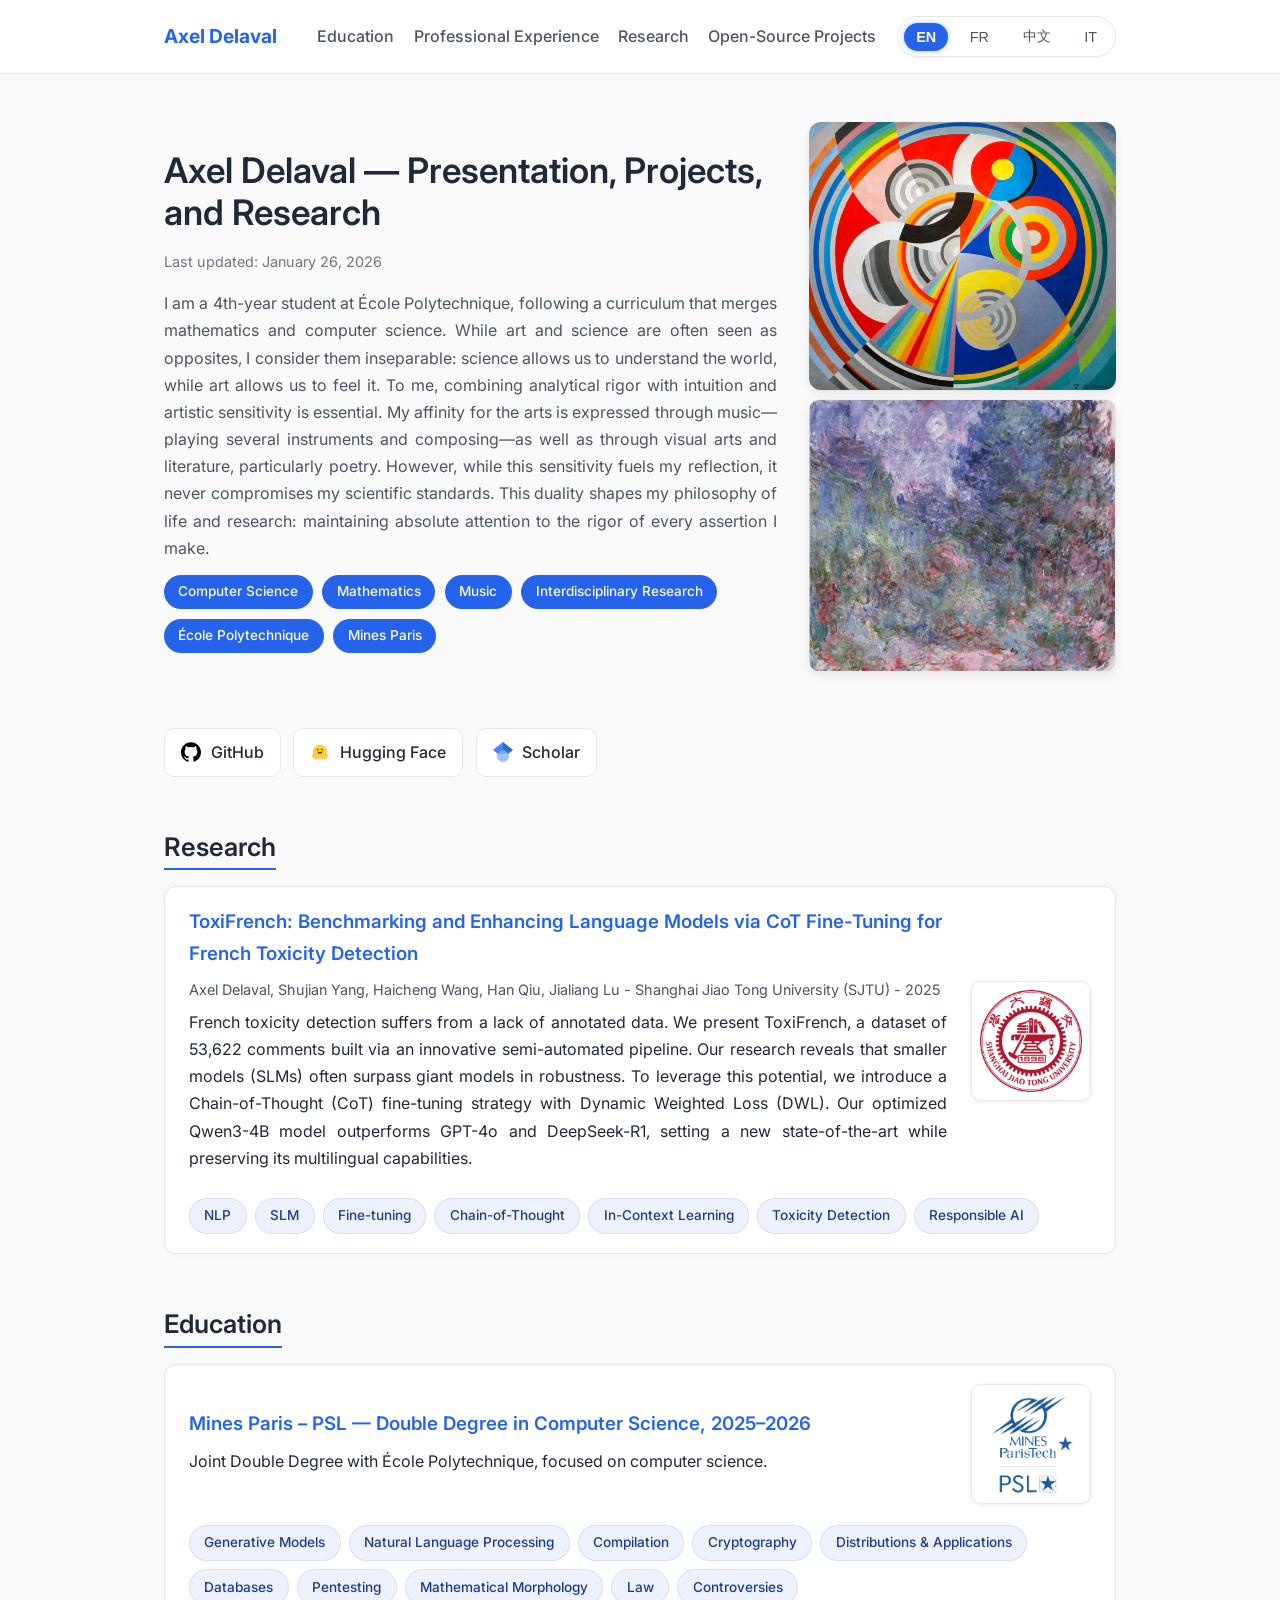
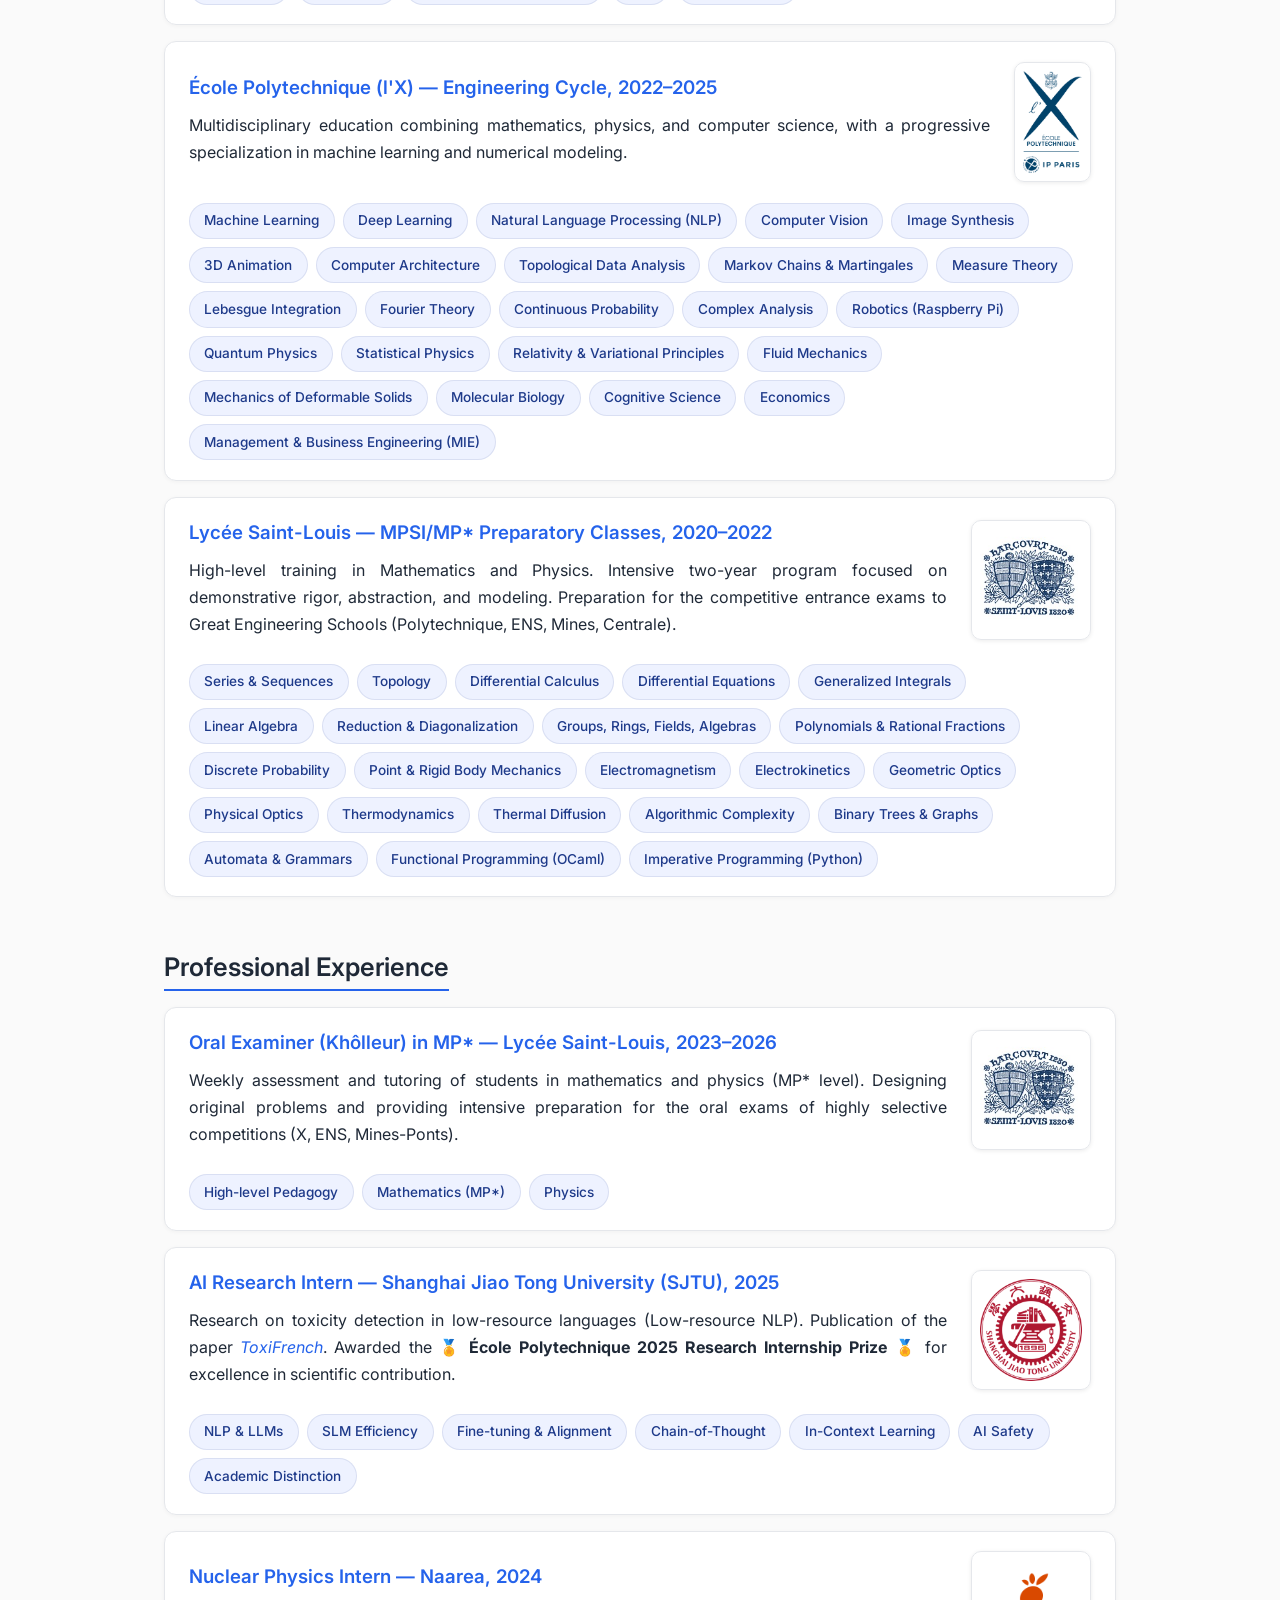
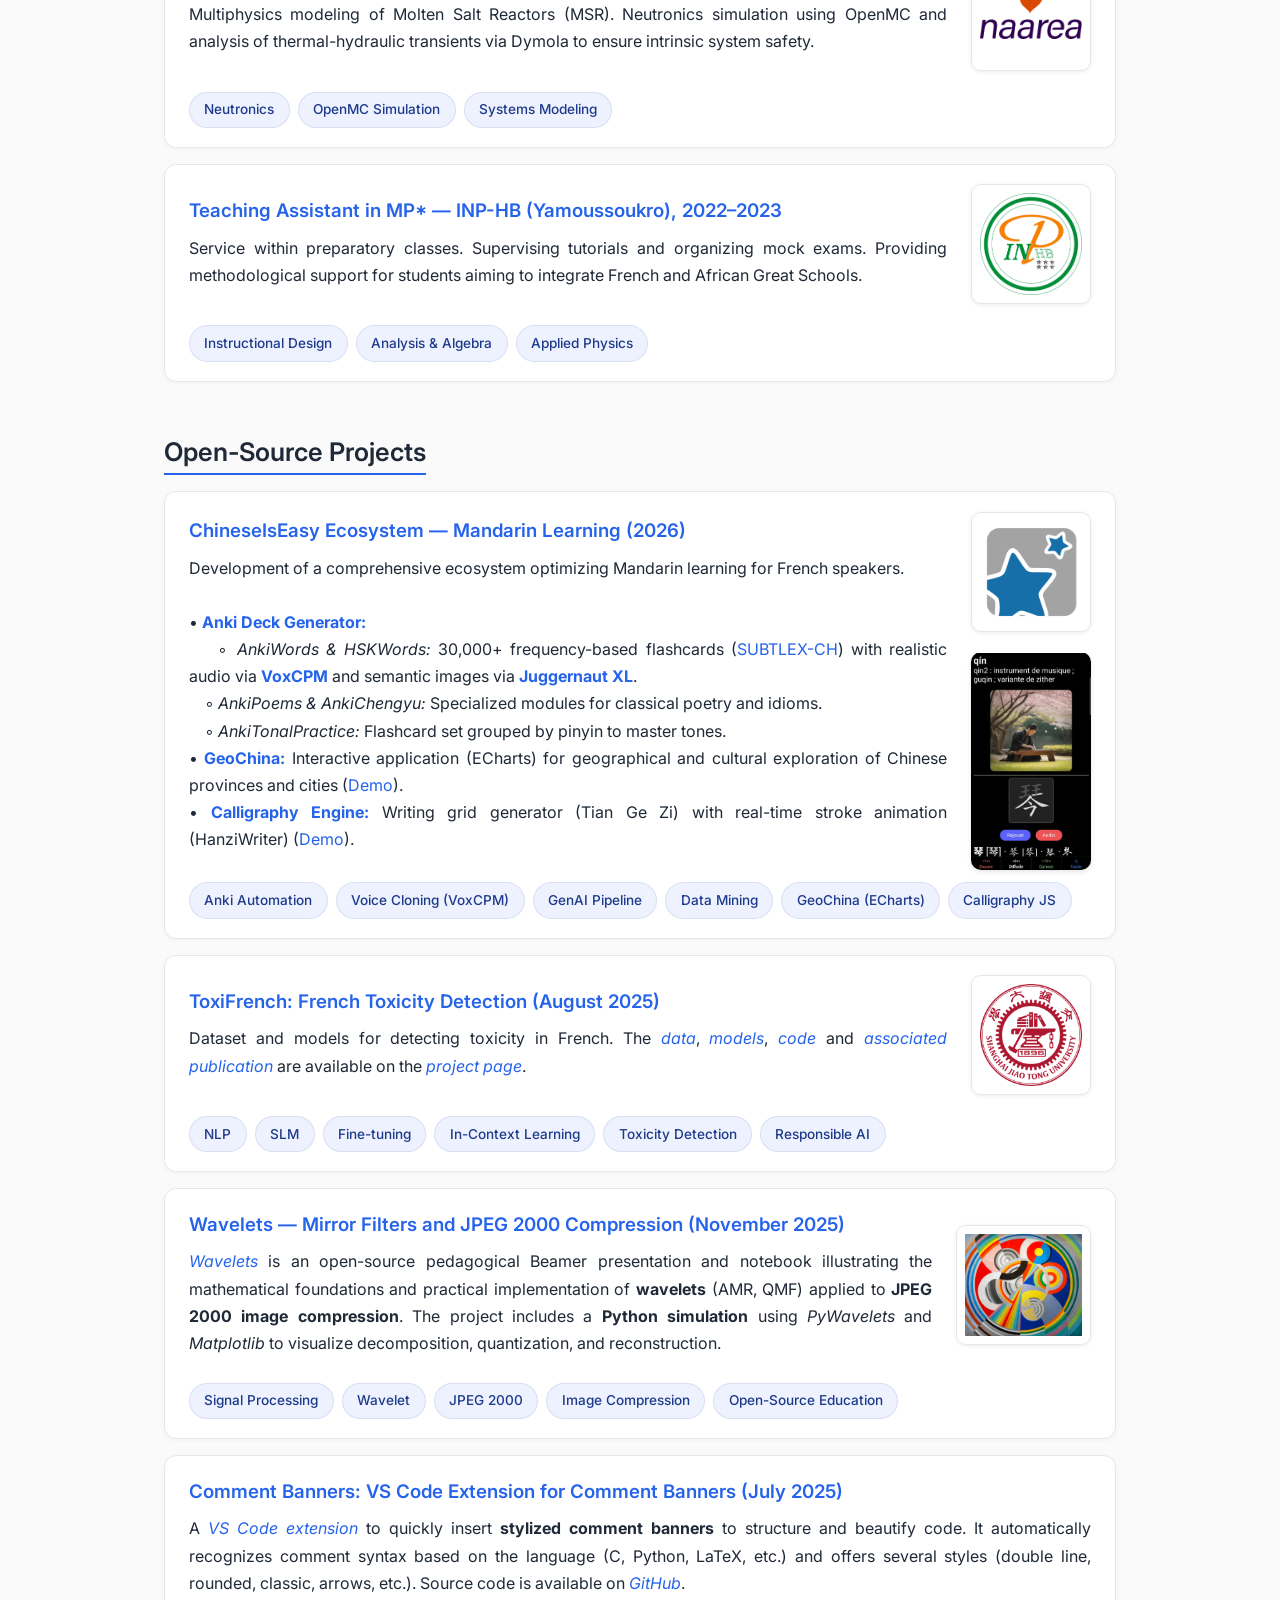
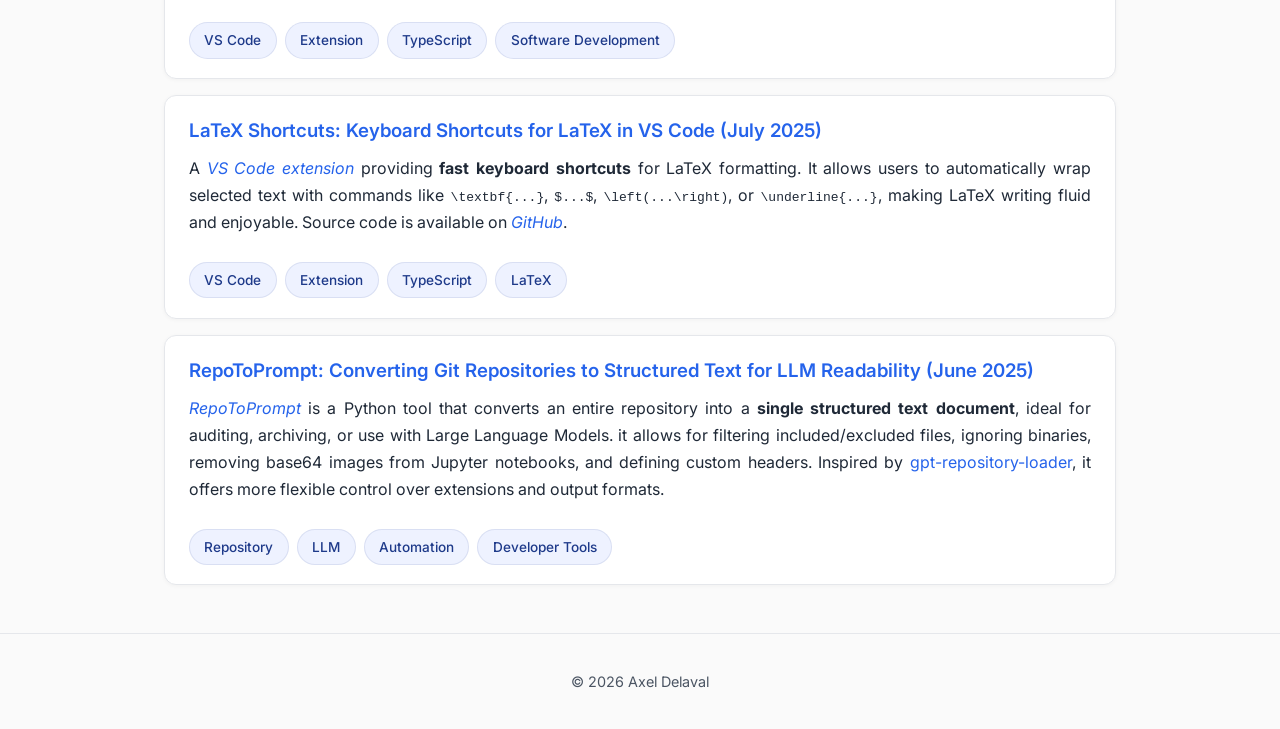
==== commit 1155405d: "improving the page" ====
--- a/index.html
+++ b/index.html
@@ -5,22 +5,42 @@
   <meta name="viewport" content="width=device-width, initial-scale=1.0">
   
   <title>Axel Delaval | AI & Computer Science Researcher</title>
-  <meta name="description" content="Axel Delaval — Researcher at École Polytechnique & Mines Paris–PSL. Specialized in NLP, SLMs, and Responsible AI.">
-  <meta name="keywords" content="Axel Delaval, Ecole Polytechnique, Mines Paris, research, NLP, AI, ToxiFrench, ChineseIsEasy">
+  <meta name="description" content="Official website of Axel Delaval, researcher at École Polytechnique & Mines Paris–PSL. Specialized in NLP, SLMs, and Responsible AI.">
+  <meta name="keywords" content="Axel Delaval, Axel Delaval Polytechnique, ToxiFrench, AI research, NLP, Small Language Models">
   <meta name="author" content="Axel Delaval">
+  <link rel="canonical" href="https://axeldlv00.github.io/axel-delaval-personal-page/">
+
+  <script type="application/ld+json">
+  {
+    "@context": "https://schema.org",
+    "@type": "Person",
+    "name": "Axel Delaval",
+    "url": "https://axeldlv00.github.io/axel-delaval-personal-page/",
+    "jobTitle": "Researcher in AI & Computer Science",
+    "affiliation": [
+      {
+        "@type": "Organization",
+        "name": "École Polytechnique"
+      },
+      {
+        "@type": "Organization",
+        "name": "Mines Paris - PSL"
+      }
+    ],
+    "sameAs": [
+      "https://github.com/AxelDlv00",
+      "https://huggingface.co/AxelDlv00",
+      "https://scholar.google.com/citations?user=-89Mh24AAAAJ"
+    ]
+  }
+  </script>
 
   <meta property="og:type" content="website">
   <meta property="og:url" content="https://axeldlv00.github.io/axel-delaval-personal-page/">
-  <meta property="og:title" content="Axel Delaval | AI & Computer Science Researcher">
-  <meta property="og:description" content="4th-year student at École Polytechnique. Research in NLP, SLMs, and Responsible AI.">
+  <meta property="og:title" content="Axel Delaval | Researcher & Engineer">
+  <meta property="og:description" content="AI Research at École Polytechnique & Mines Paris. Creator of ToxiFrench.">
   <meta property="og:image" content="https://axeldlv00.github.io/axel-delaval-personal-page/assets/img/hero.jpg">
 
-  <meta property="twitter:card" content="summary_large_image">
-  <meta property="twitter:url" content="https://axeldlv00.github.io/axel-delaval-personal-page/">
-  <meta property="twitter:title" content="Axel Delaval | Researcher & Engineer">
-  <meta property="twitter:description" content="Research in NLP, SLMs, and Responsible AI.">
-  <meta property="twitter:image" content="https://axeldlv00.github.io/axel-delaval-personal-page/assets/img/hero.jpg">
-  
   <link rel="stylesheet" href="assets/fonts/inter.css">
   <link rel="stylesheet" href="assets/css/theme.css">
   <link rel="stylesheet" href="assets/css/base.css">
@@ -56,44 +76,58 @@
   <main>
     <section class="hero" id="hero">
       <div class="hero-content fade-in">
-        <h1 data-i18n="hero.title">Présentation, projets et travaux de recherche</h1>
+        <h1>Axel Delaval — <span data-i18n="hero.title">AI Researcher</span></h1>
         
         <p class="meta" id="last-updated">Dernière mise à jour : 26 janvier 2026</p>
         
         <p data-i18n="hero.subtitle">
-          Étudiant en 4e année à l’École Polytechnique... (Rechargez la page pour charger le contenu en entier)
+          Student at École Polytechnique & Mines Paris. Specialized in Computer Science, Mathematics and AI.
         </p>
 
         <div class="tags" id="hero-tags">
           </div>
       </div>
 
-      <div class="hero-image fade-in-delayed">
-        <a href="https://www.mam.paris.fr/fr/oeuvre/rythme-ndeg1" 
-           target="_blank" 
-           rel="noopener" 
-           id="hero-artwork-link"
-           data-i18n="hero.artwork_desc">
+       <div class="hero-image fade-in-delayed">
+
+          <a href="https://www.mam.paris.fr/fr/oeuvre/rythme-ndeg1"
+
+          target="_blank"
+
+          rel="noopener"
+
+          id="hero-artwork-link"
+
+          data-i18n="hero.artwork_desc">
+
           <img src="assets/img/hero.jpg" alt="Rythme n°1 - Robert Delaunay" class="clickable-hero">
-        </a>
 
-        <a href="https://www.marmottan.fr/notice/5103/" 
-           target="_blank" 
-           rel="noopener" 
-           data-i18n="hero.monet_artwork_desc">
+          </a>
+
+
+          <a href="https://www.marmottan.fr/notice/5103/"
+
+          target="_blank"
+
+          rel="noopener"
+
+          data-i18n="hero.monet_artwork_desc">
+
           <img src="assets/img/monet.jpg" alt="La Maison vue du jardin aux roses - Claude Monet" class="clickable-hero">
-        </a>
-      </div>
-    </section>
+
+          </a>
+
+          </div>
+        </section>
 
     <section class="social-links fade-in-delayed" id="social-links">
-      <a class="social-button" href="https://github.com/AxelDlv00" target="_blank" data-tooltip="View my code on GitHub">
+      <a class="social-button" href="https://github.com/AxelDlv00" target="_blank" title="Axel Delaval GitHub">
         <img src="assets/img/icons/github.svg" alt="GitHub"> GitHub
       </a>
-      <a class="social-button" href="https://huggingface.co/AxelDlv00" target="_blank" data-tooltip="See my models & datasets">
+      <a class="social-button" href="https://huggingface.co/AxelDlv00" target="_blank" title="Axel Delaval Hugging Face">
         <img src="assets/img/icons/huggingface.svg" alt="Hugging Face"> Hugging Face
       </a>
-      <a class="social-button" href="https://scholar.google.com/citations?user=-89Mh24AAAAJ" target="_blank" data-tooltip="Read my publications">
+      <a class="social-button" href="https://scholar.google.com/citations?user=-89Mh24AAAAJ" target="_blank" title="Axel Delaval Google Scholar">
         <img src="assets/img/icons/googlescholar.png" alt="Scholar"> Scholar
       </a>
     </section>
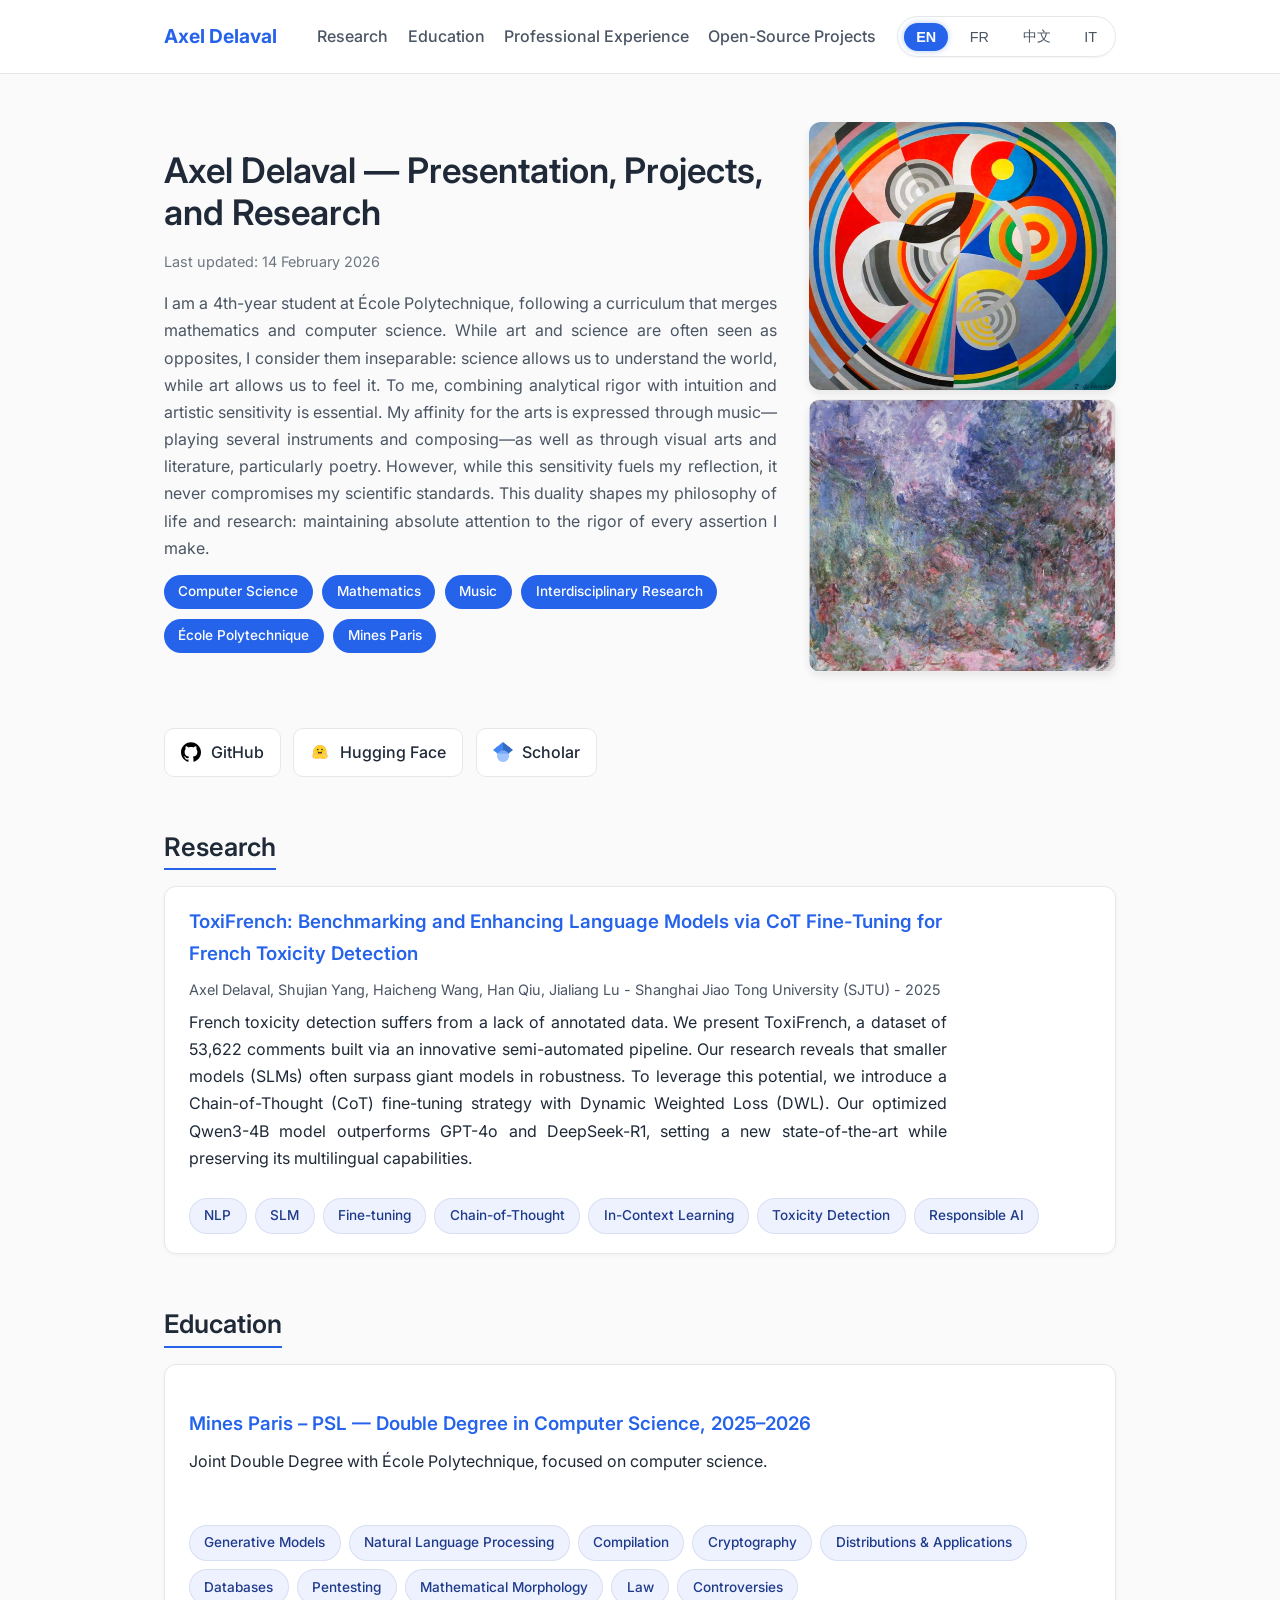
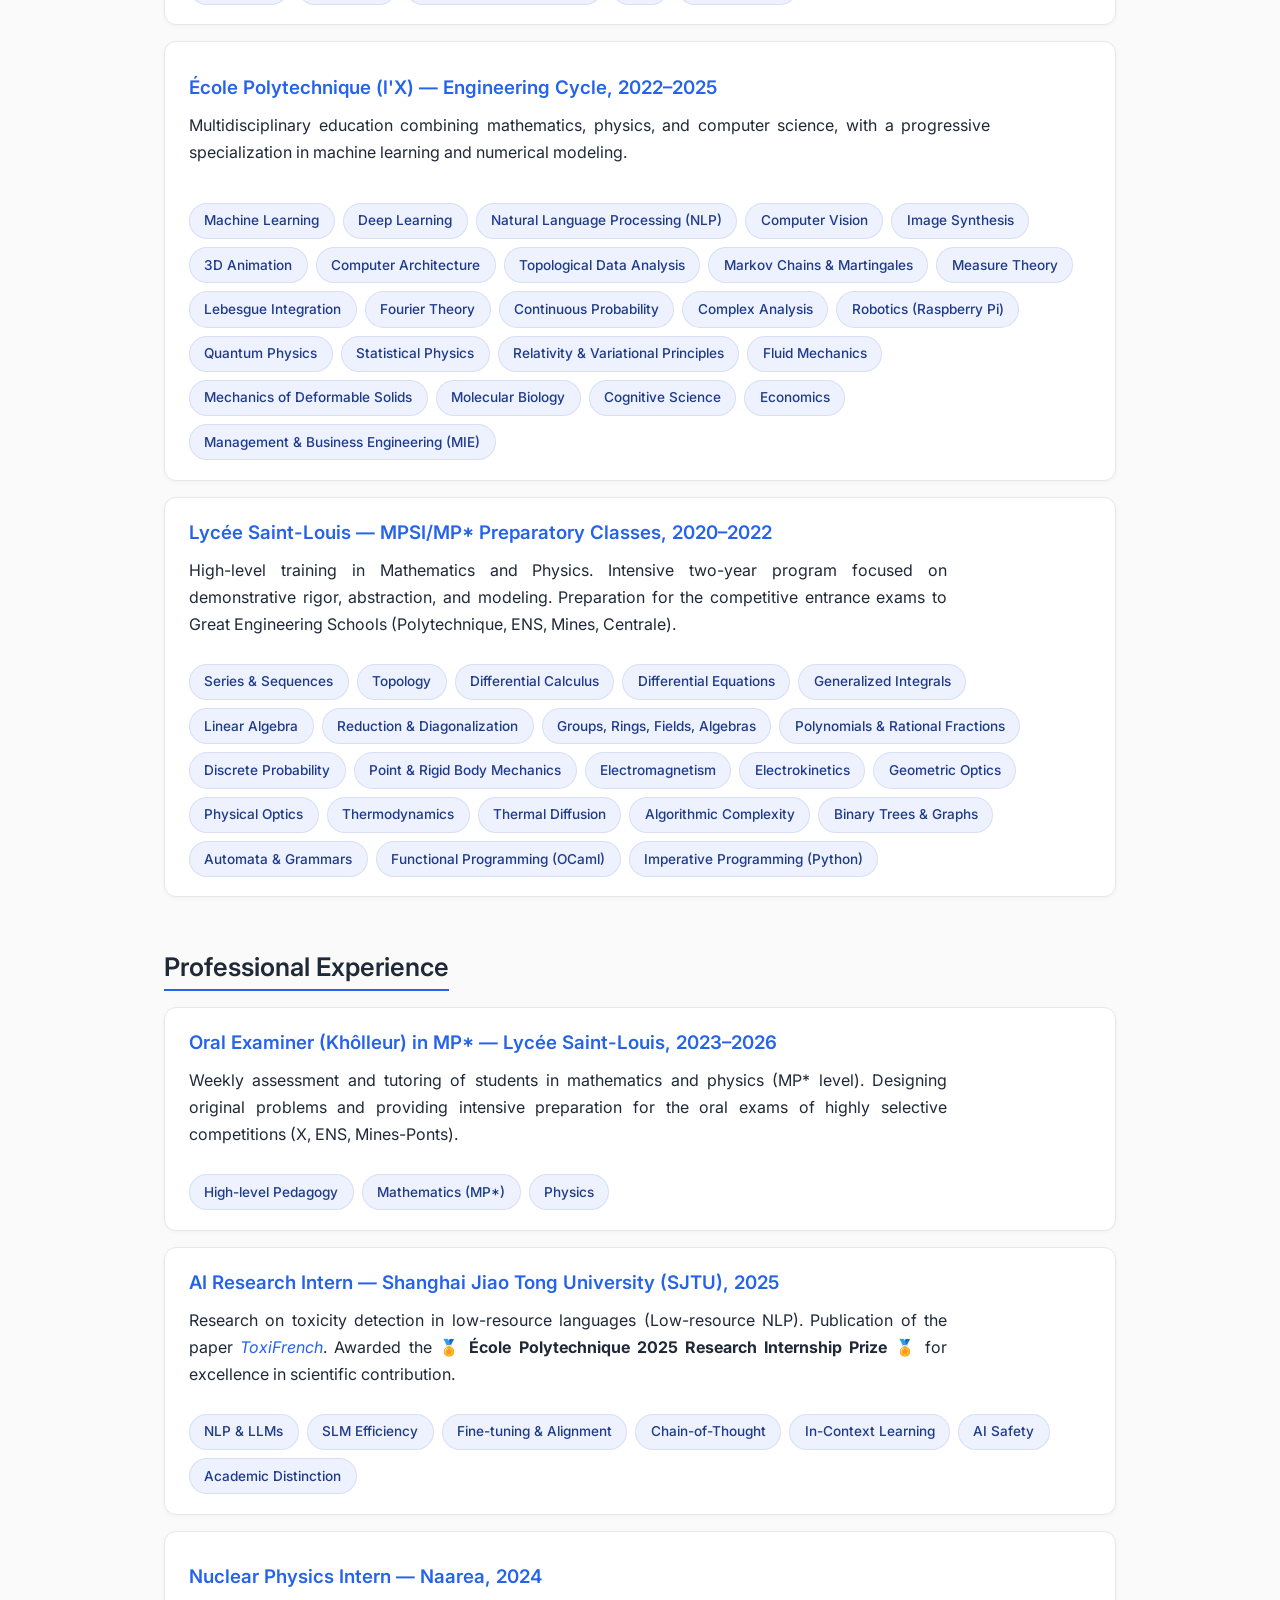
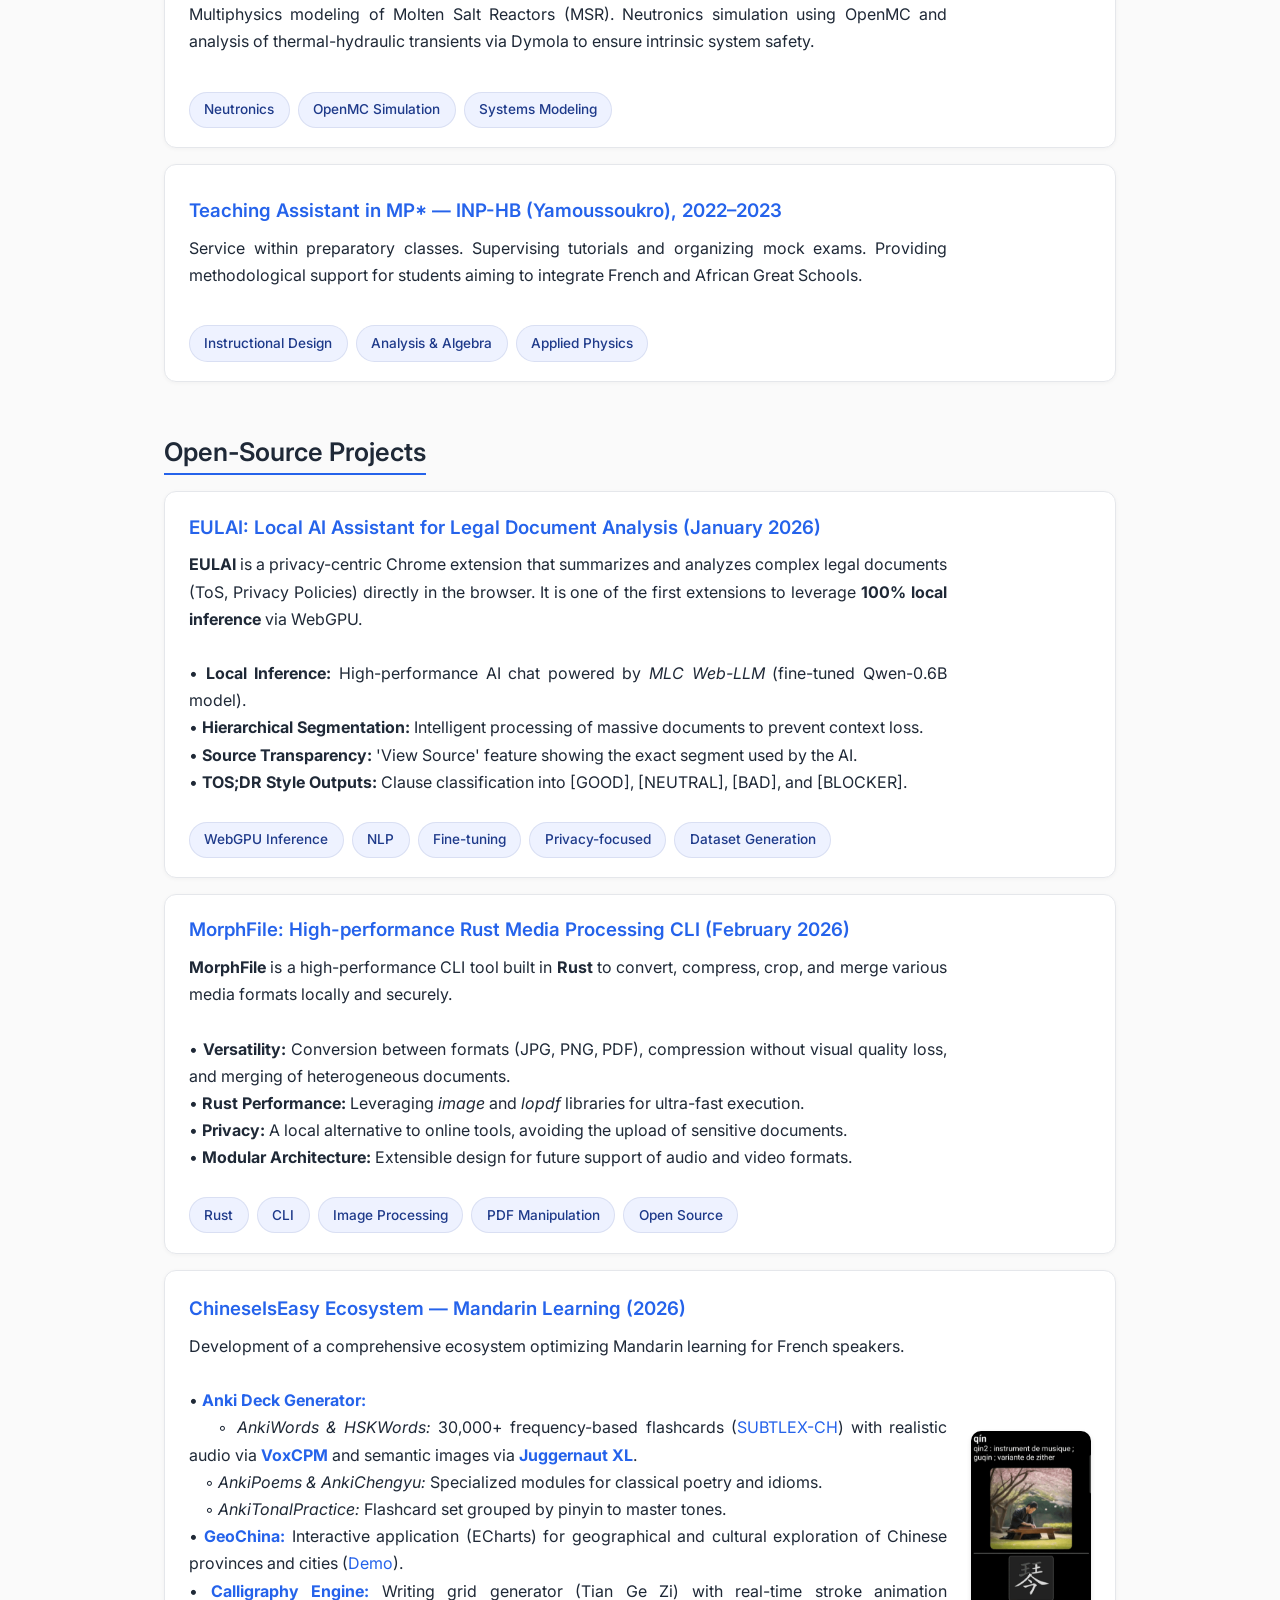
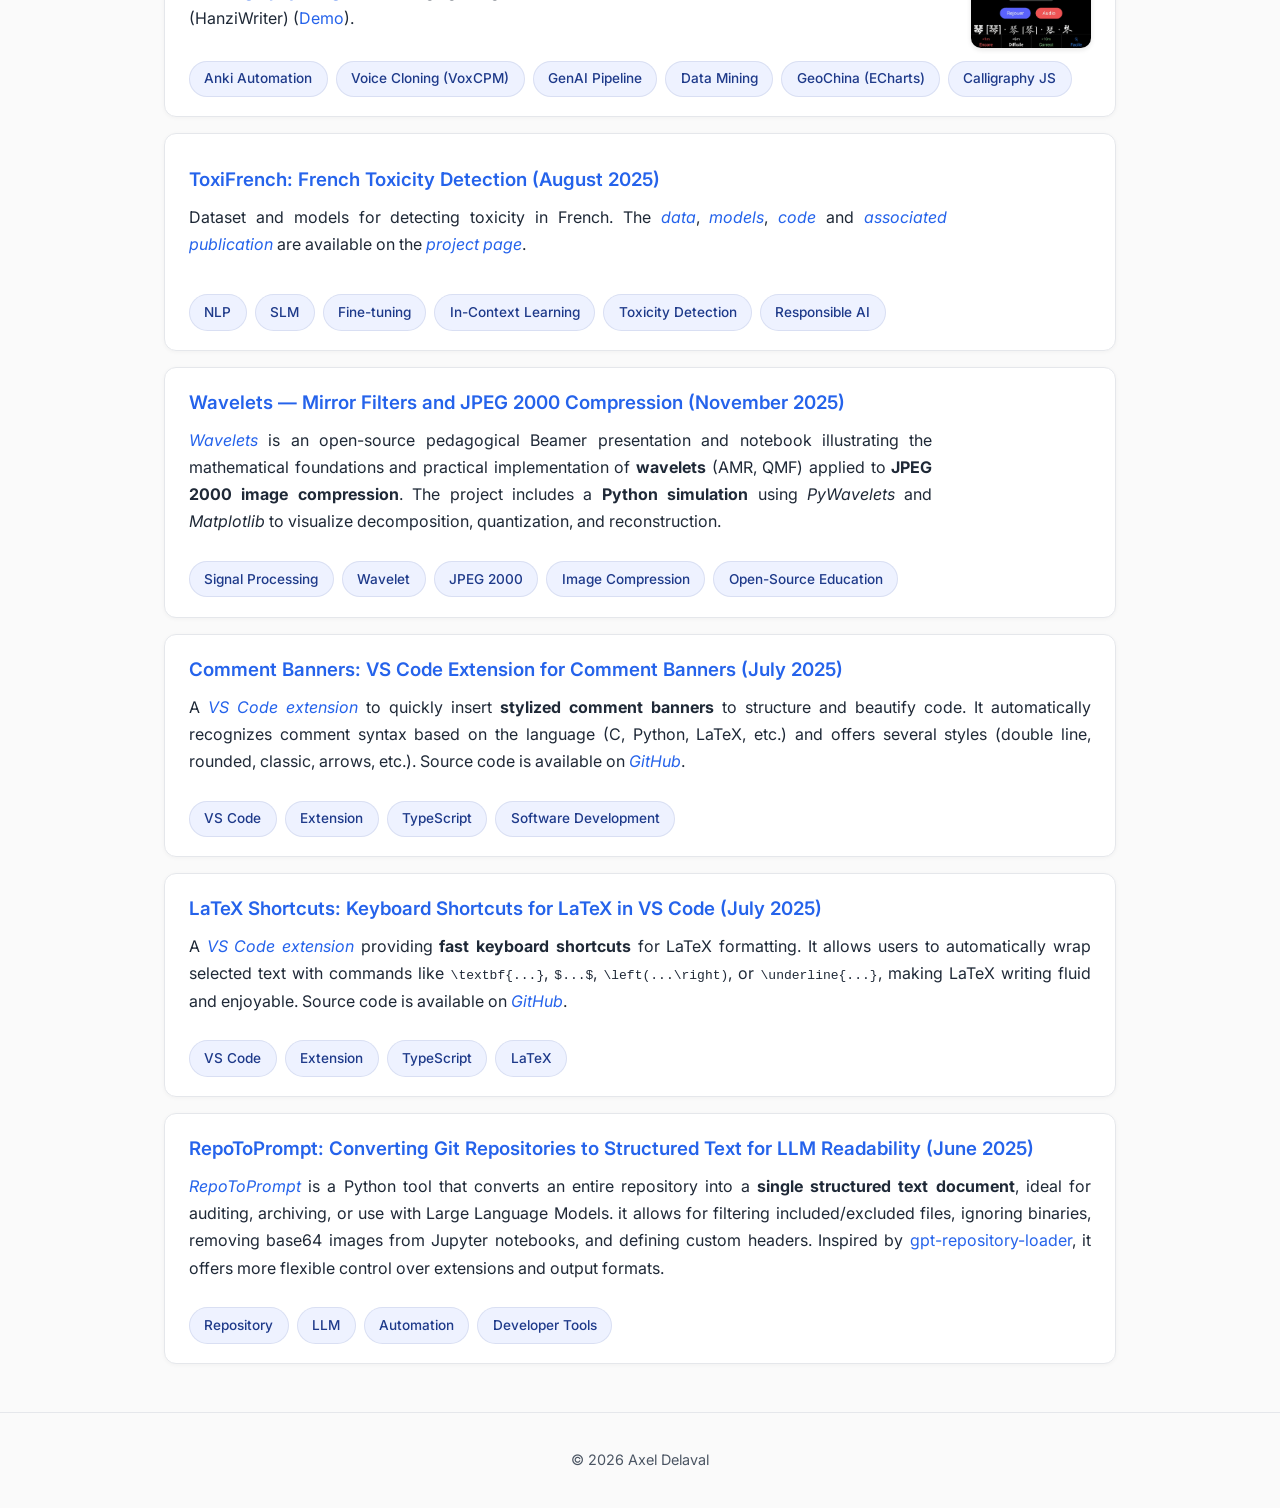
==== commit 353c655f: "Adding EULAI and Morphfile" ====
--- a/index.html
+++ b/index.html
@@ -58,9 +58,9 @@
       <div class="logo">Axel Delaval</div>
       
       <ul class="links" id="nav-links">
+        <li><a href="#publications" data-i18n="nav.publications">Recherche</a></li>
         <li><a href="#scolarpath" data-i18n="nav.scolarpath">Formation</a></li>
         <li><a href="#careerpath" data-i18n="nav.careerpath">Expérience</a></li>
-        <li><a href="#publications" data-i18n="nav.publications">Recherche</a></li>
         <li><a href="#projects" data-i18n="nav.projects">Projets</a></li>
       </ul>
 
@@ -78,7 +78,7 @@
       <div class="hero-content fade-in">
         <h1>Axel Delaval — <span data-i18n="hero.title">AI Researcher</span></h1>
         
-        <p class="meta" id="last-updated">Dernière mise à jour : 26 janvier 2026</p>
+        <p class="meta" id="last-updated">Dernière mise à jour : 14 Février 2026</p>
         
         <p data-i18n="hero.subtitle">
           Student at École Polytechnique & Mines Paris. Specialized in Computer Science, Mathematics and AI.
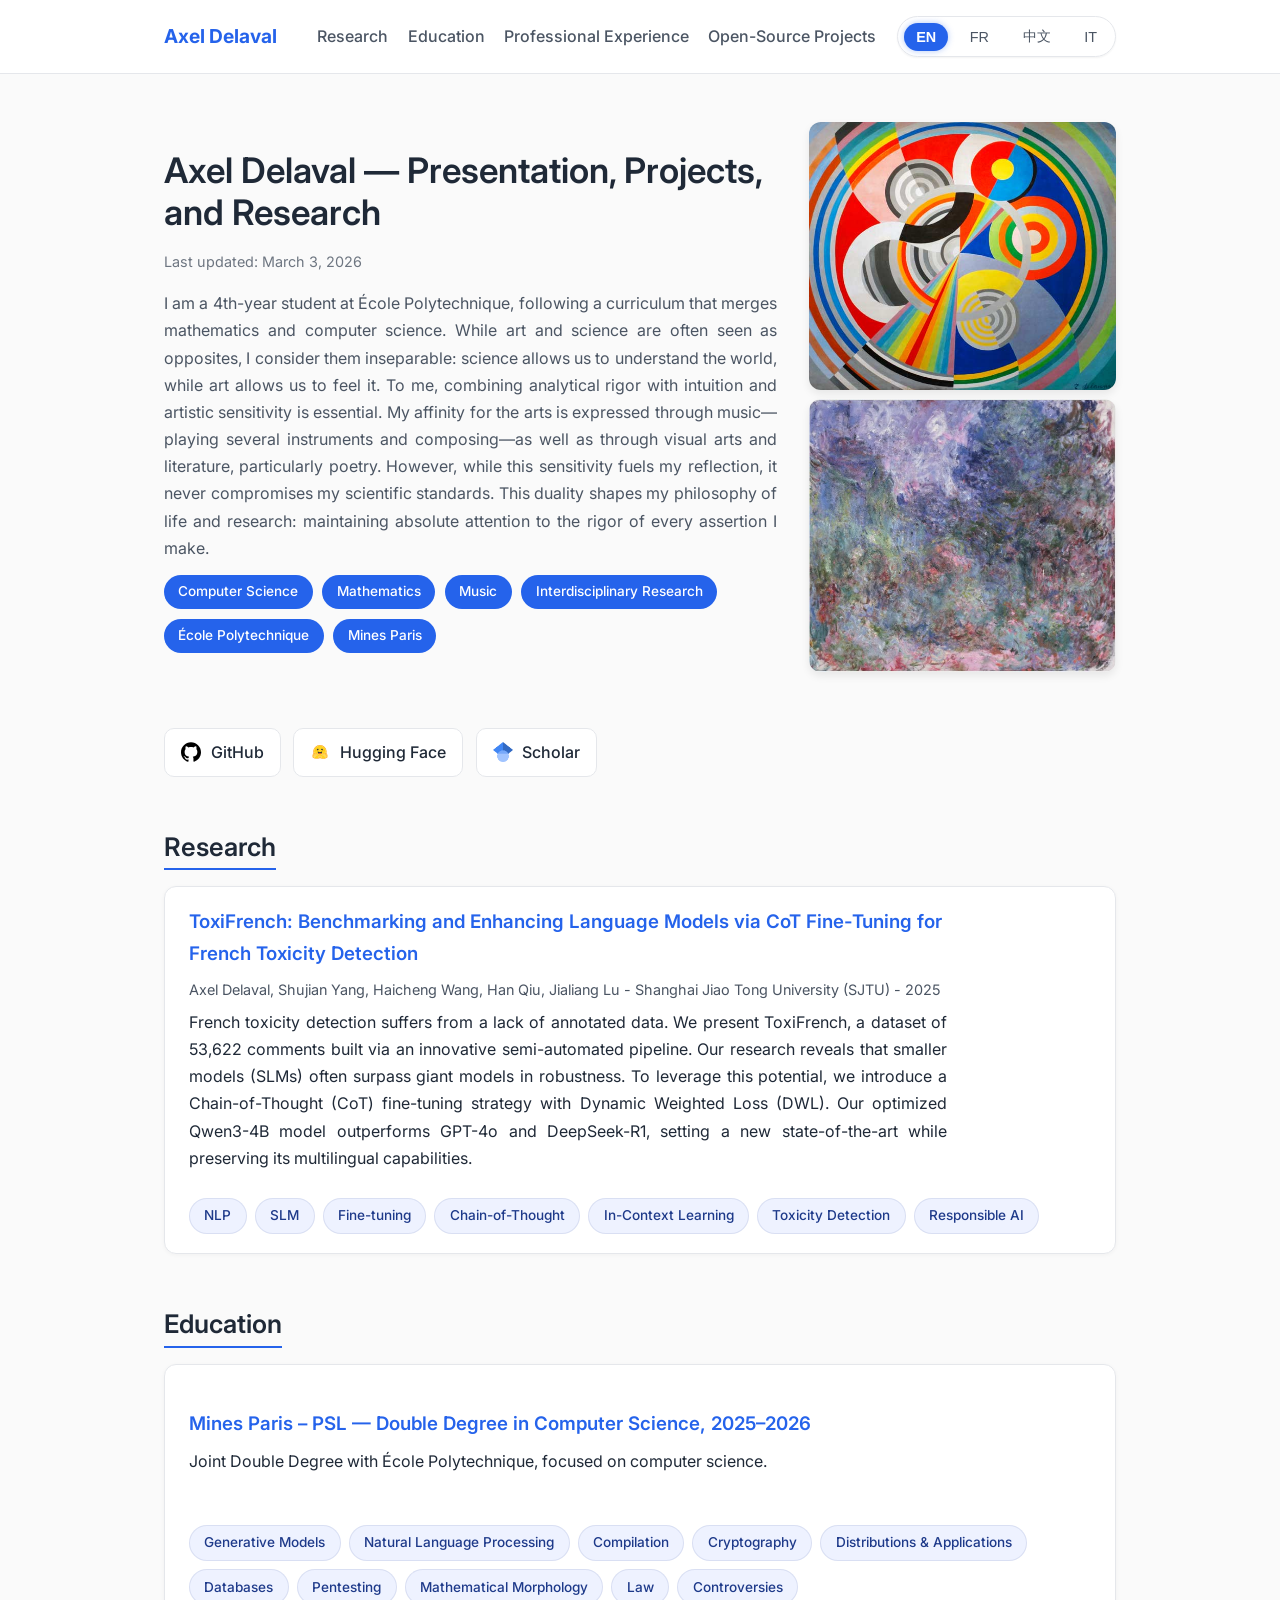
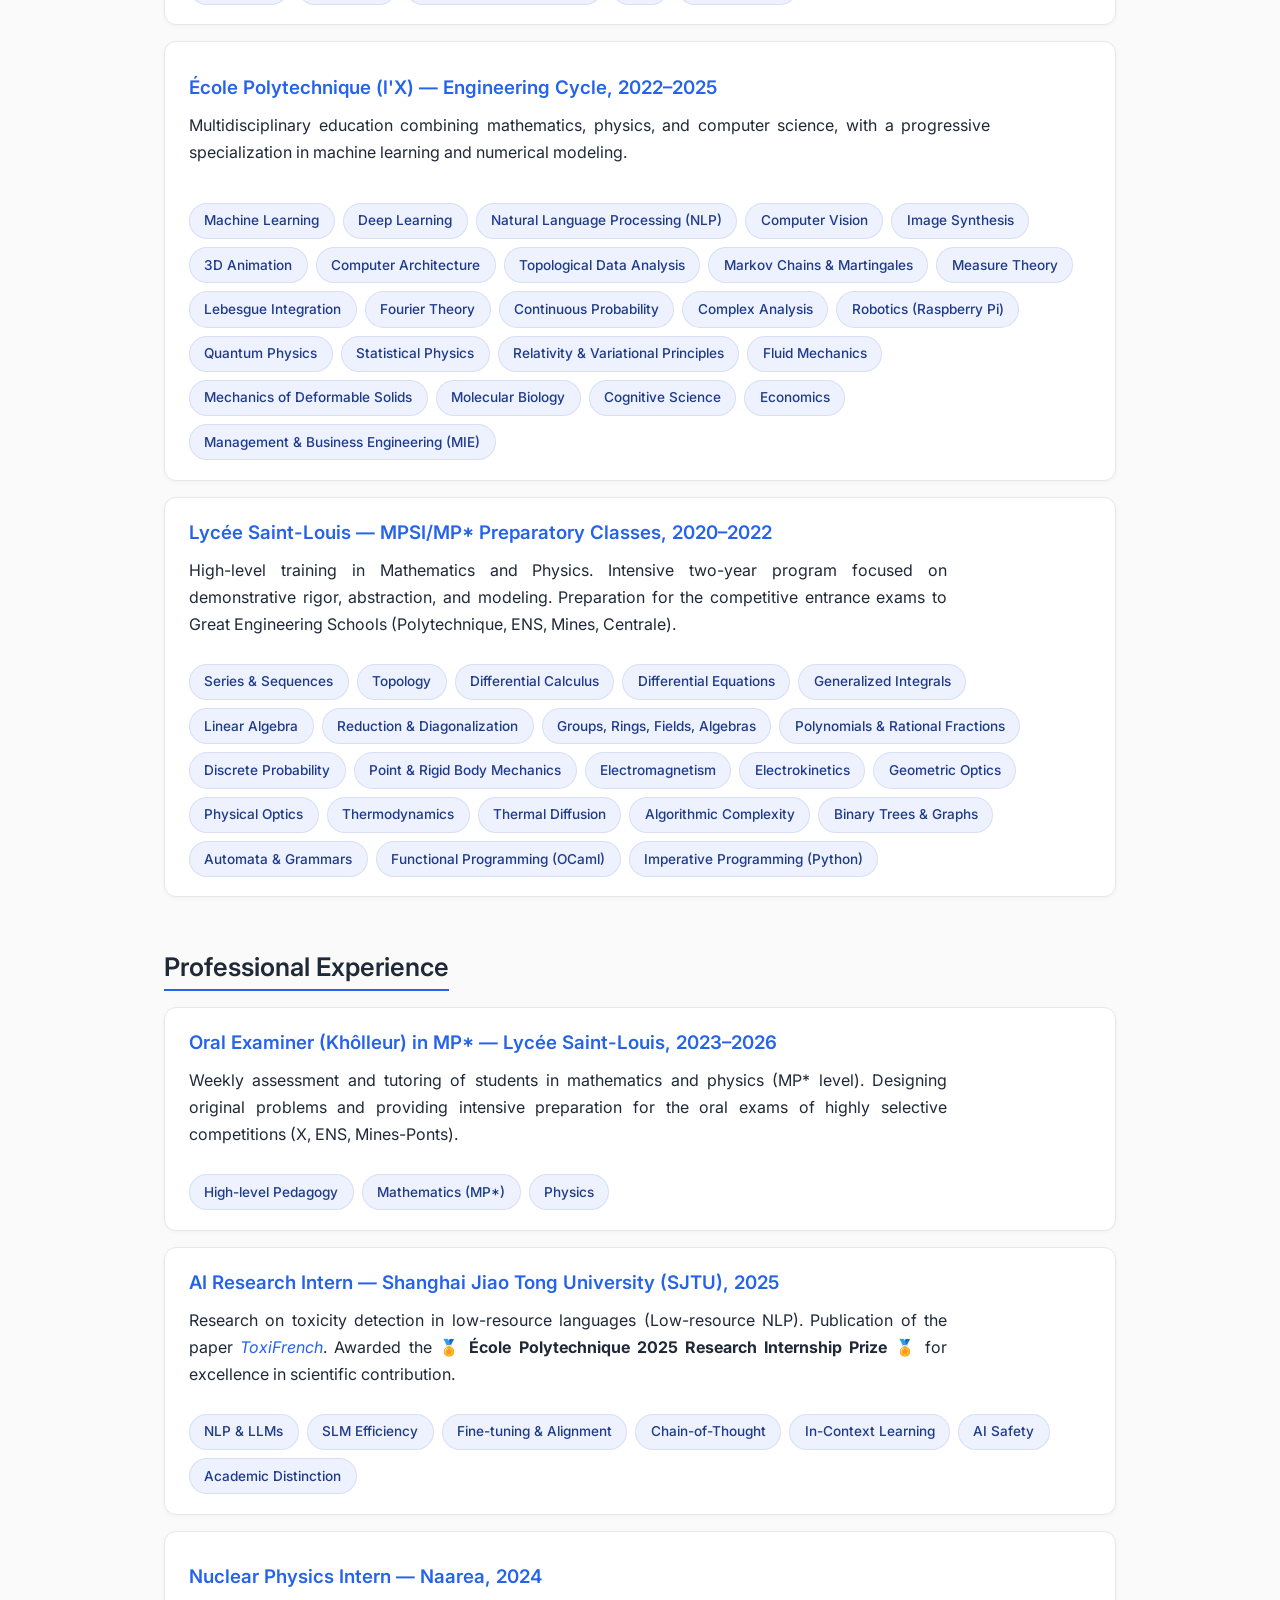
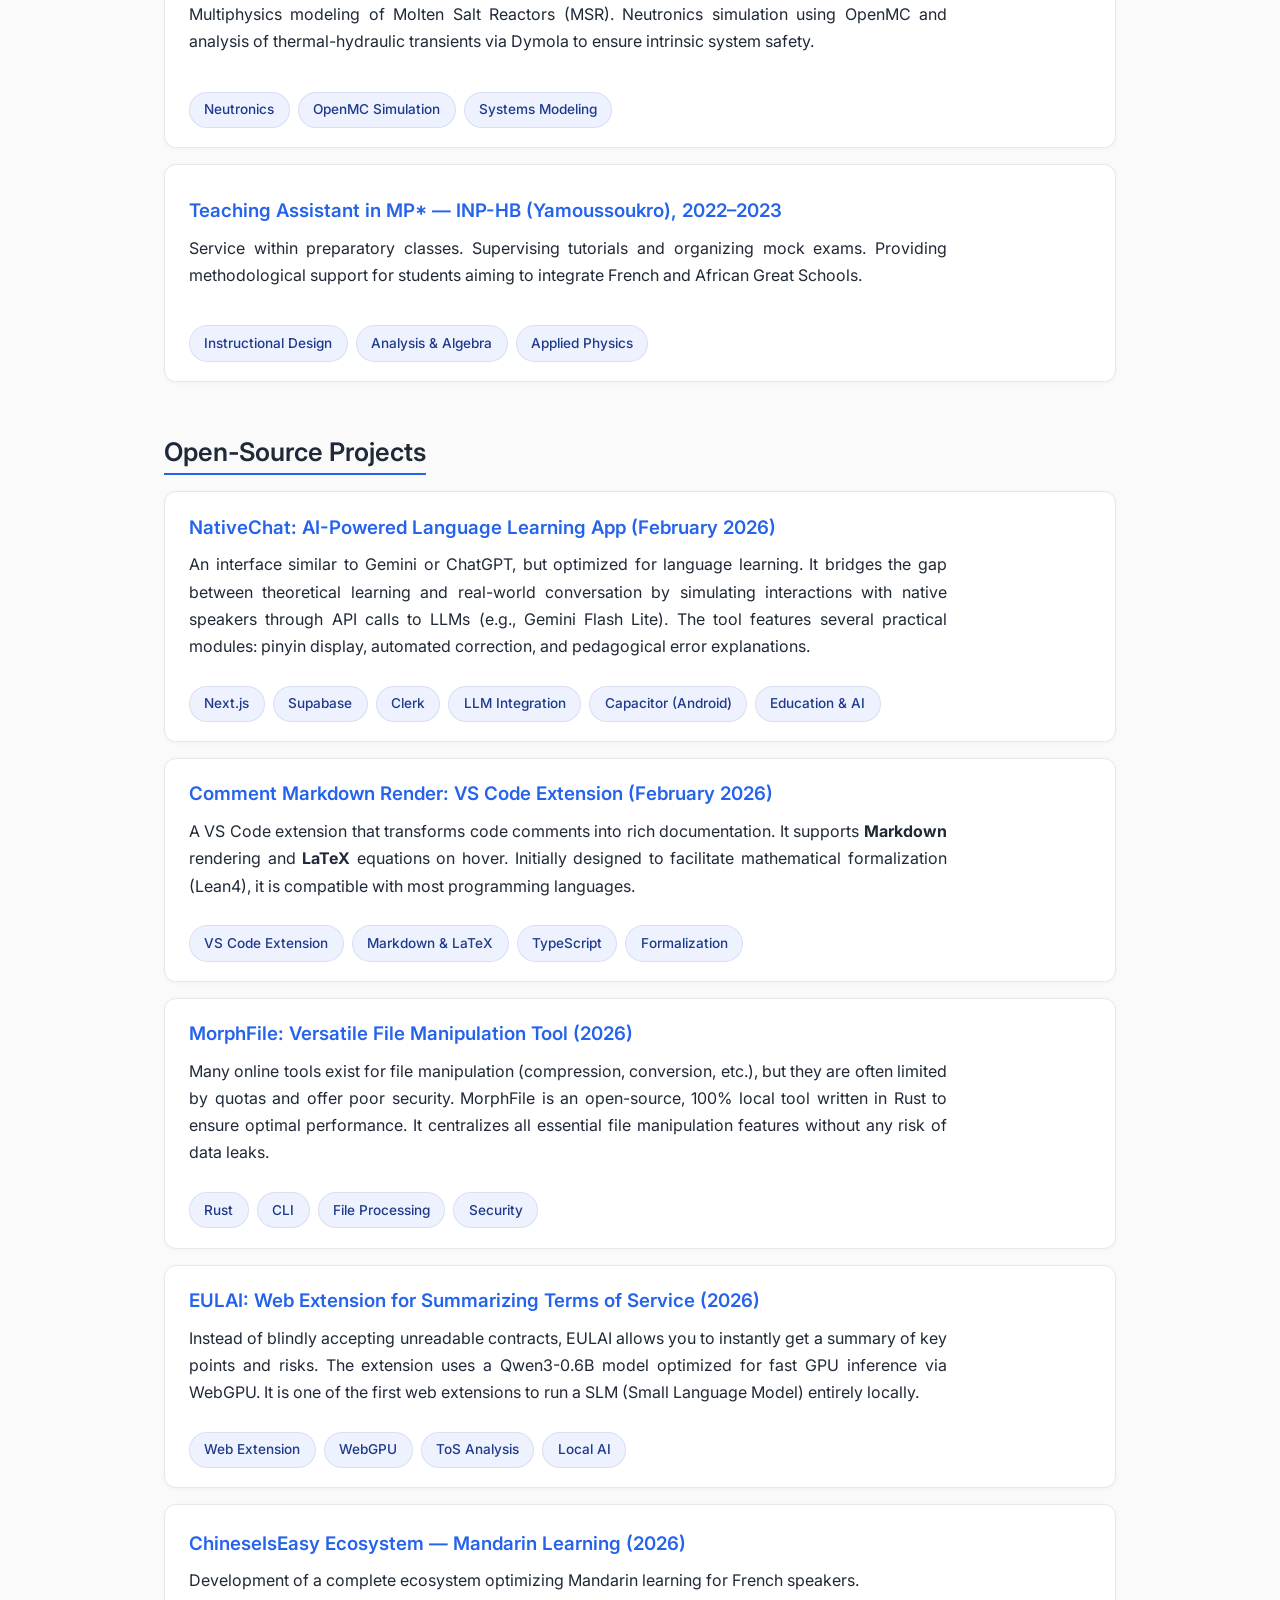
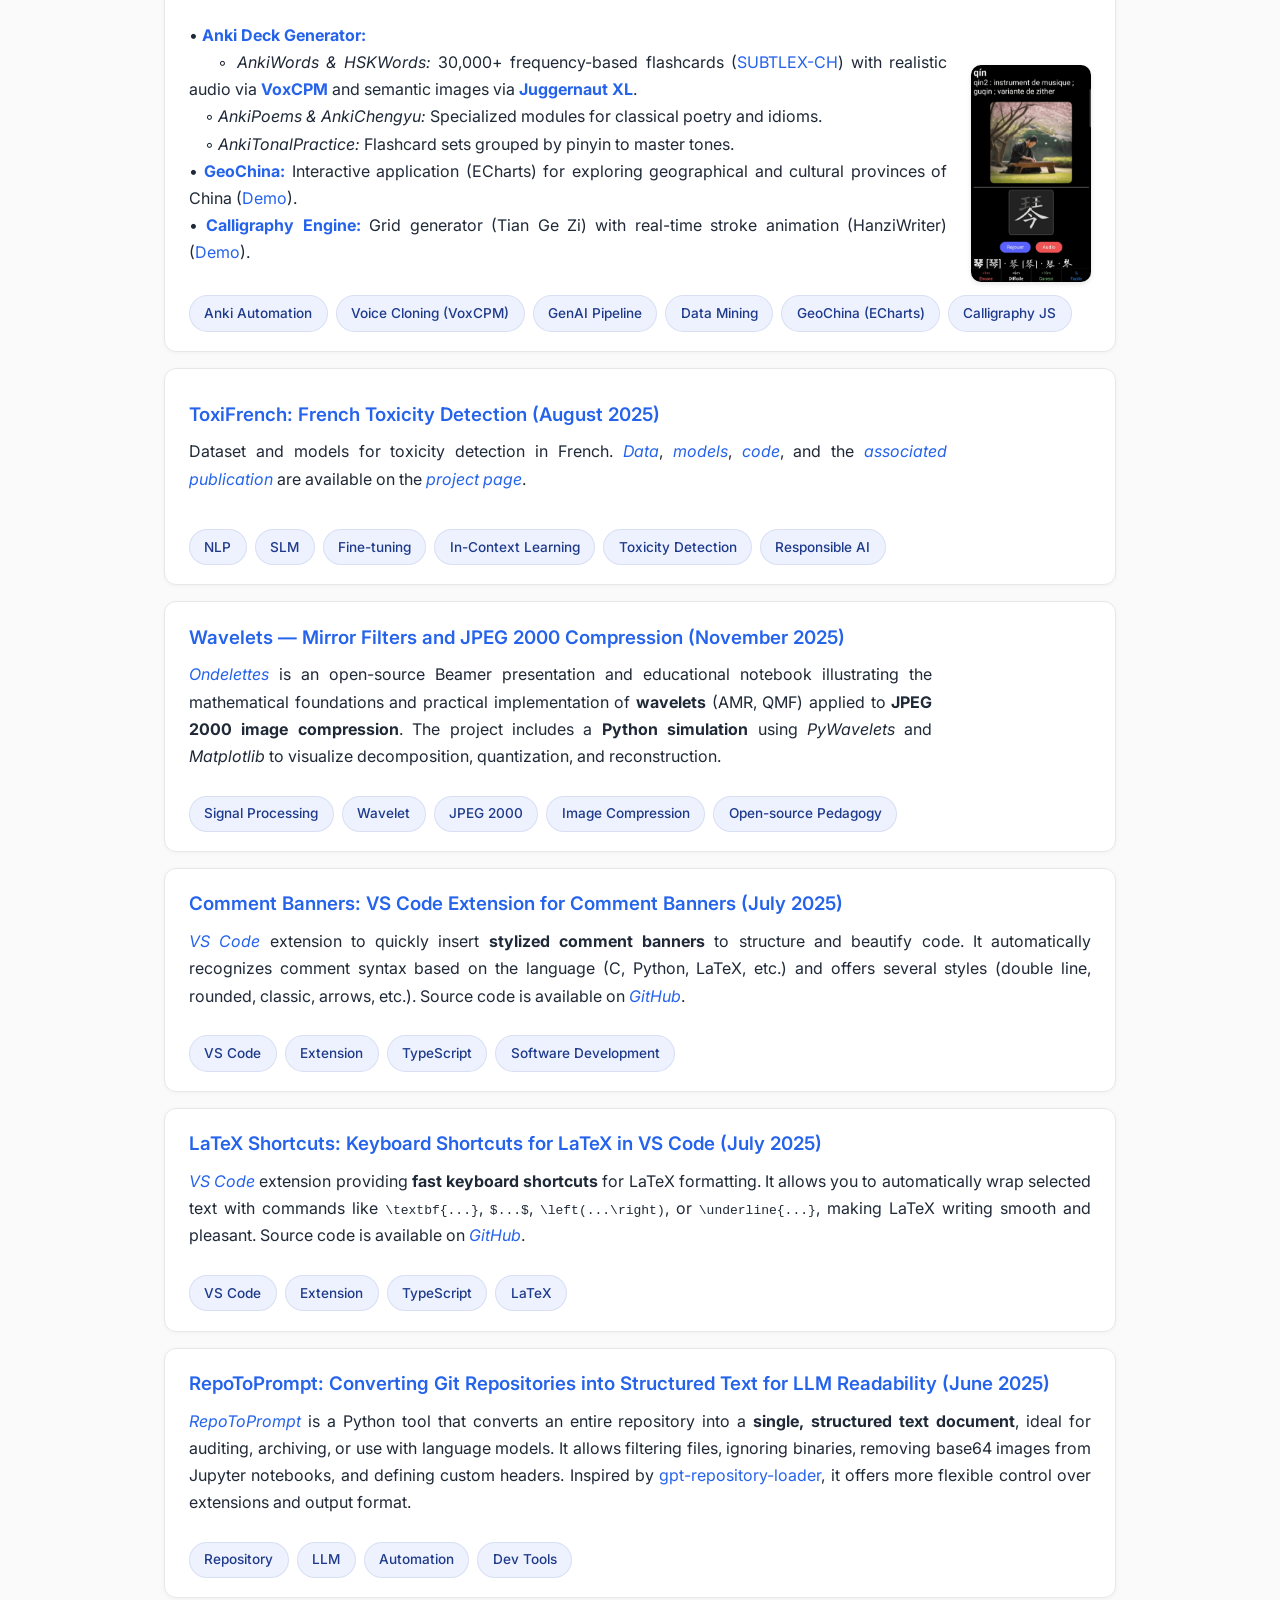
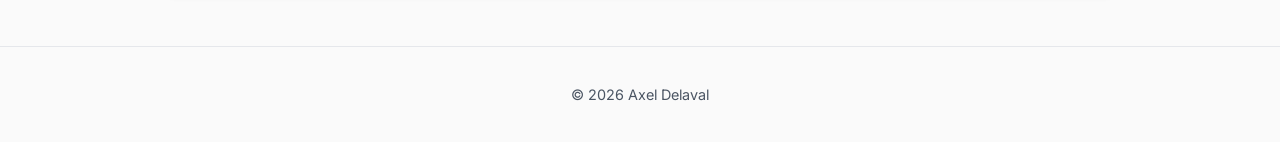
==== commit 611851a3: "Adding Markdown render et NativeChat" ====
--- a/index.html
+++ b/index.html
@@ -78,7 +78,7 @@
       <div class="hero-content fade-in">
         <h1>Axel Delaval — <span data-i18n="hero.title">AI Researcher</span></h1>
         
-        <p class="meta" id="last-updated">Dernière mise à jour : 14 Février 2026</p>
+        <p class="meta" id="last-updated">Dernière mise à jour : 3 Mars 2026</p>
         
         <p data-i18n="hero.subtitle">
           Student at École Polytechnique & Mines Paris. Specialized in Computer Science, Mathematics and AI.
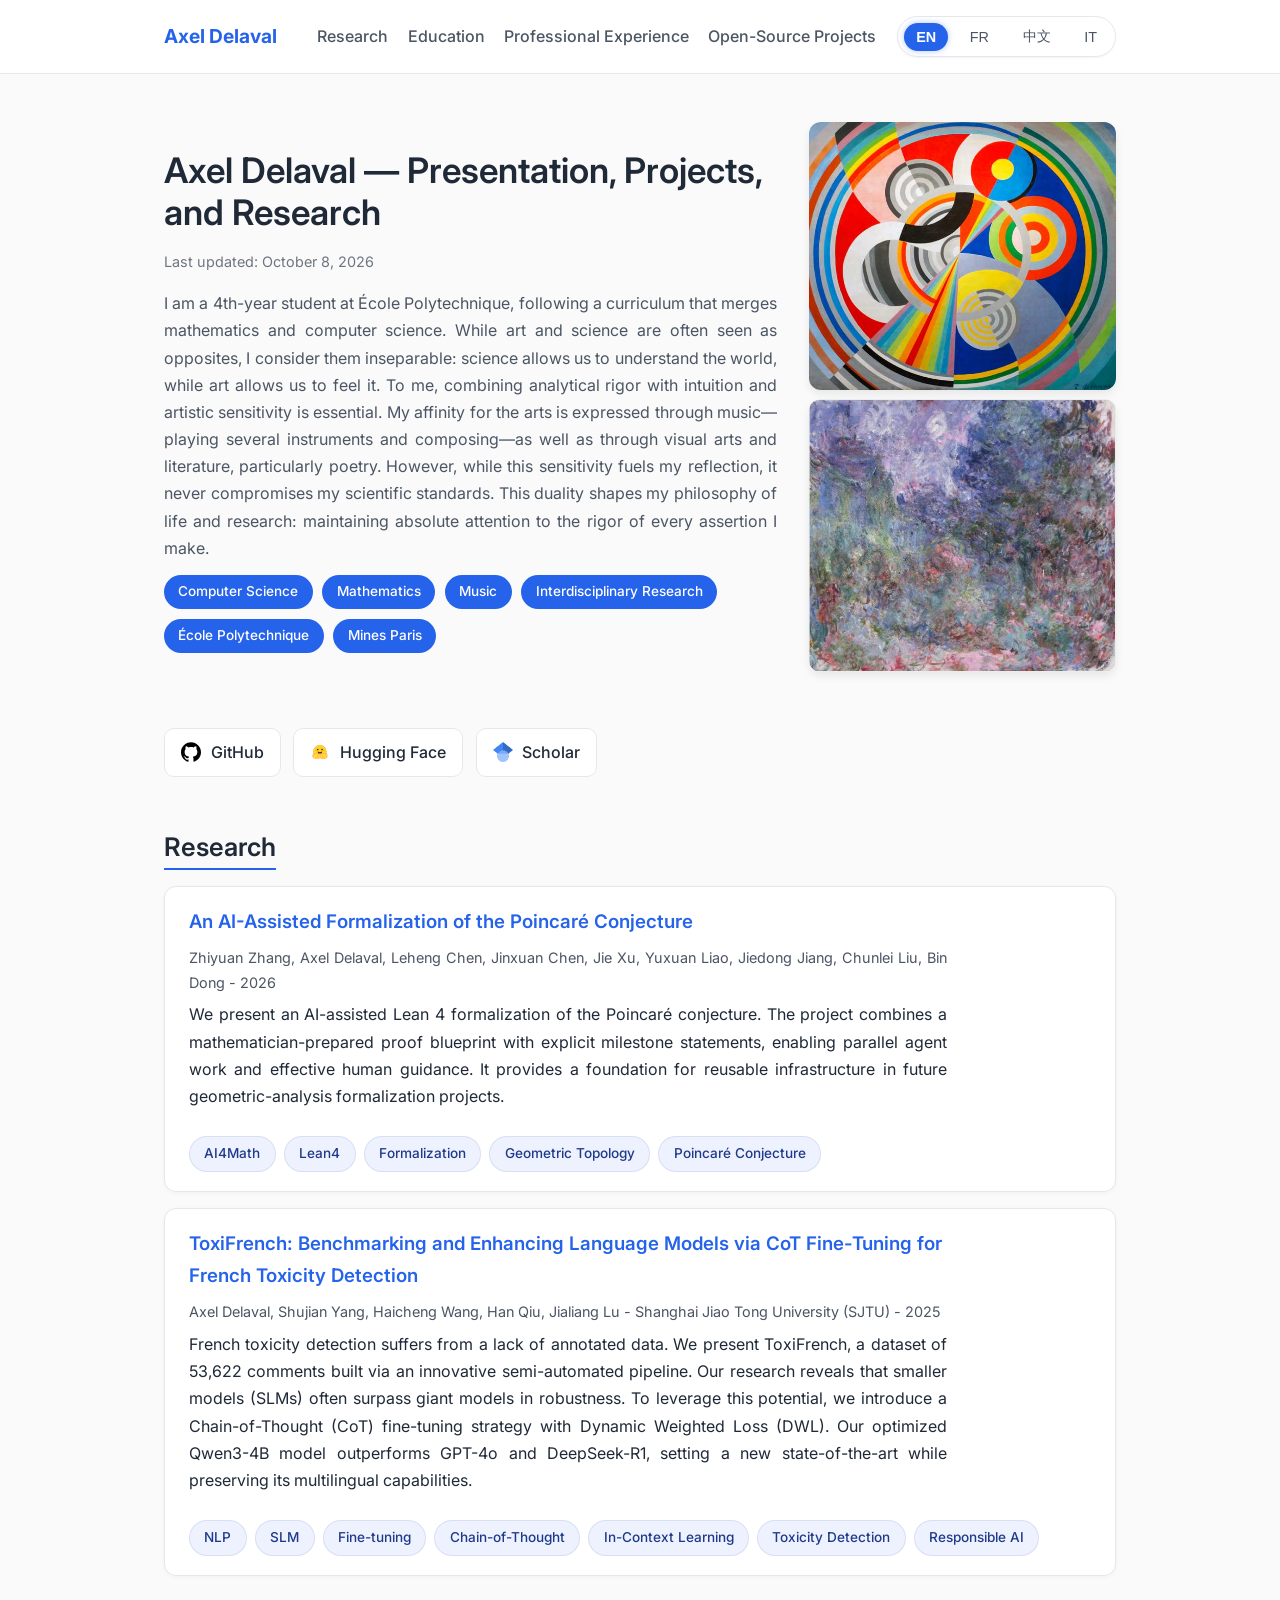
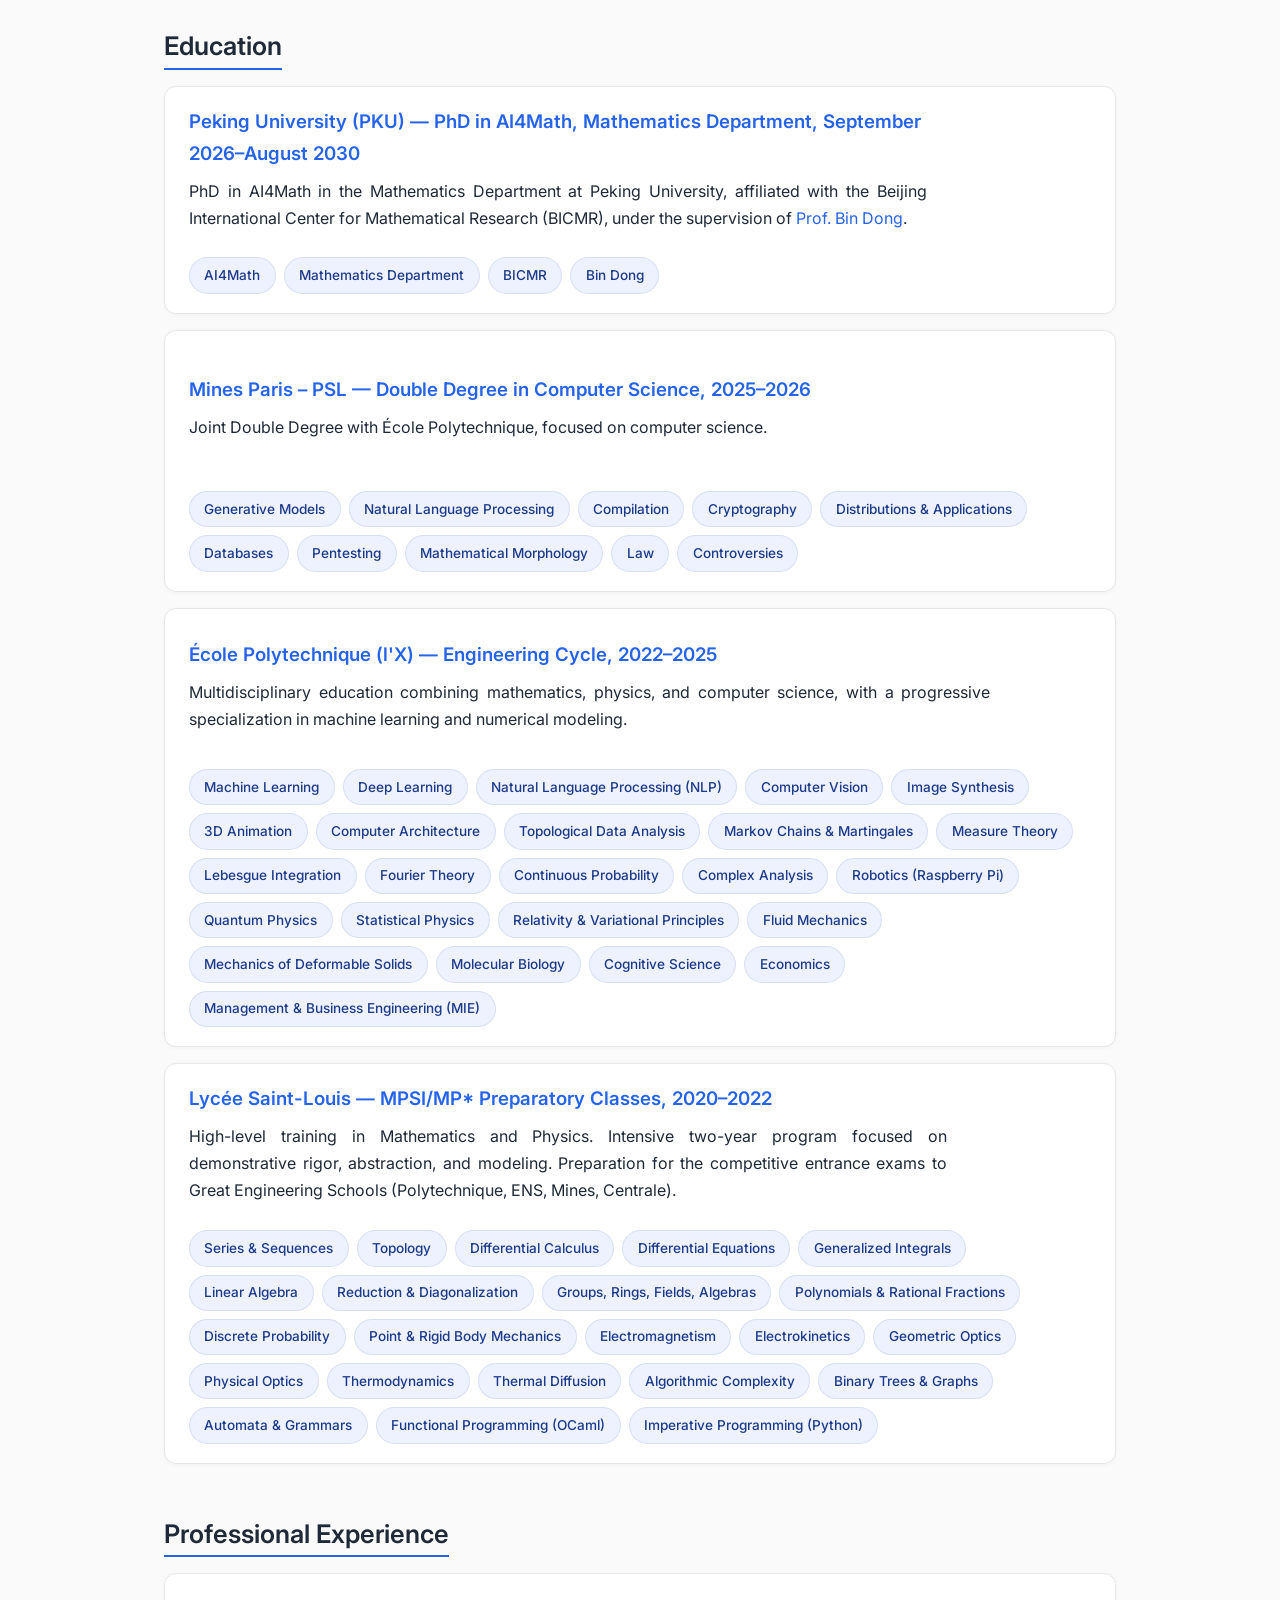
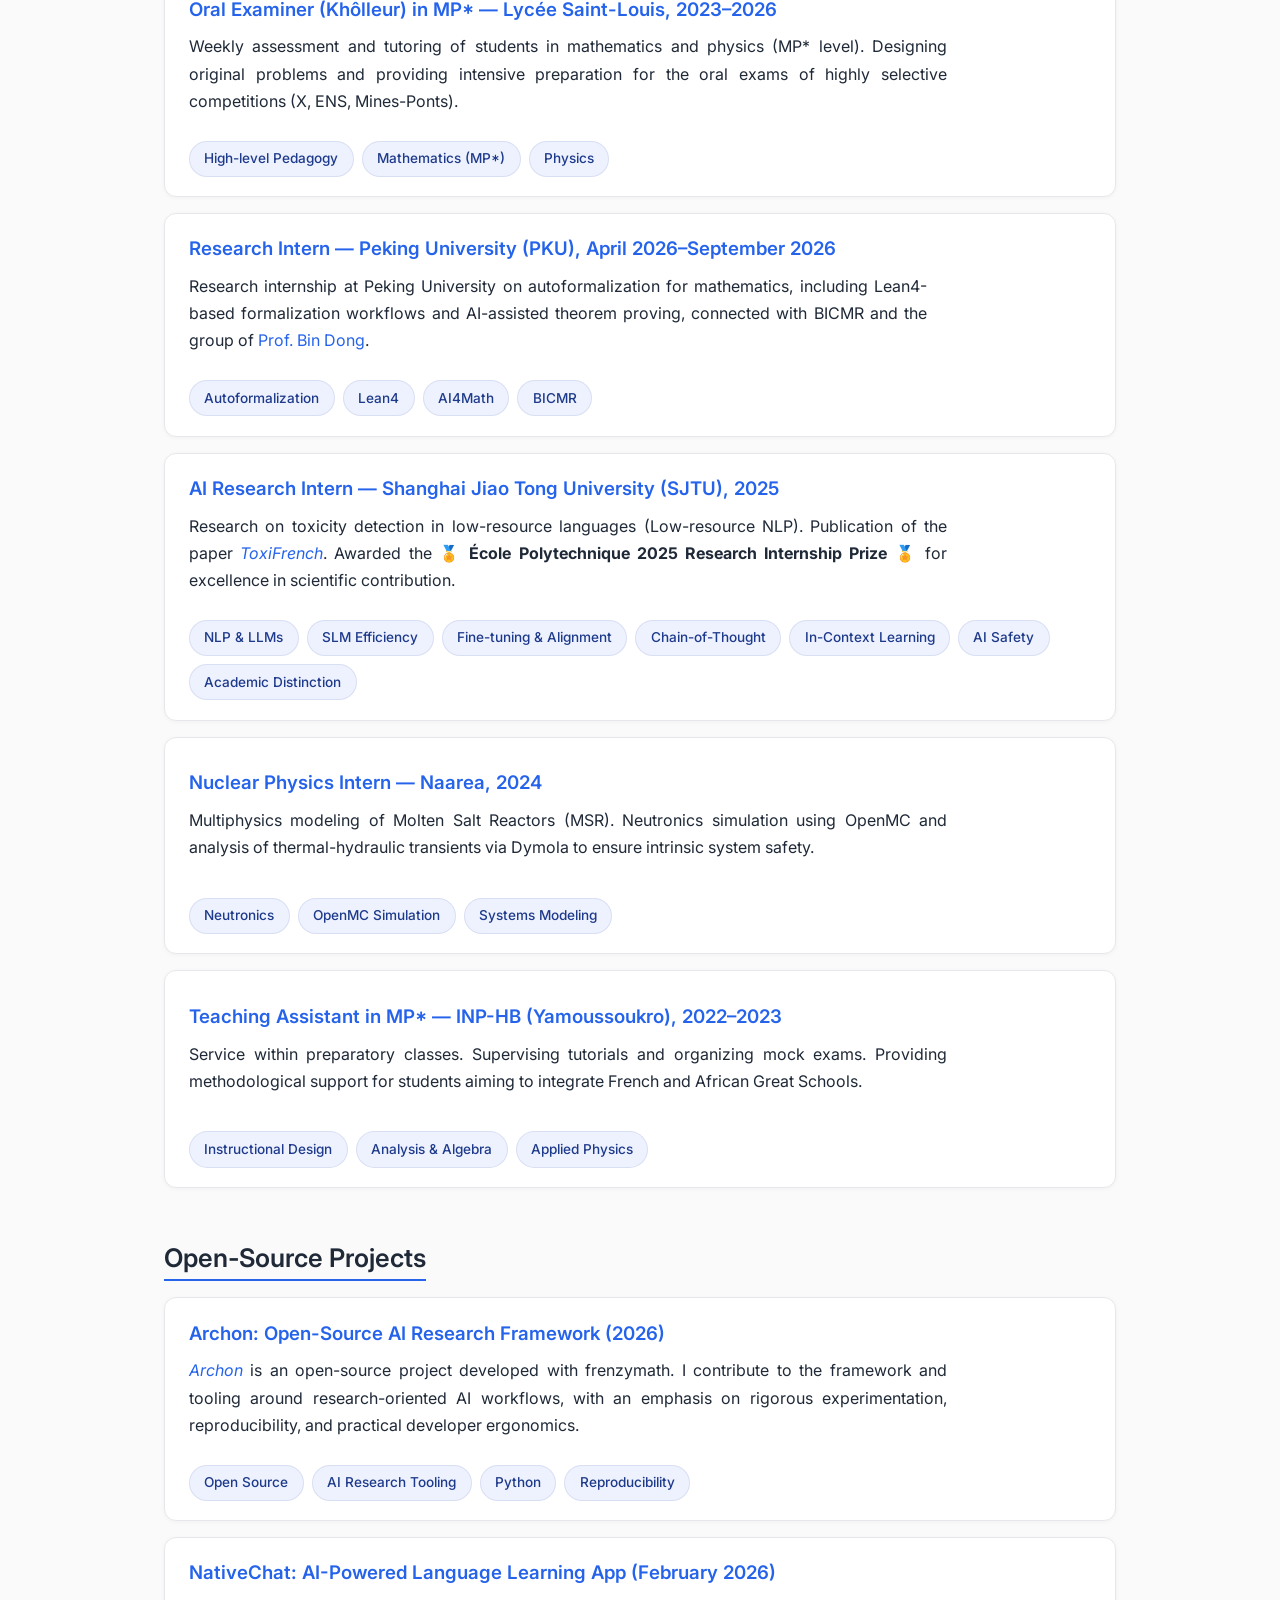
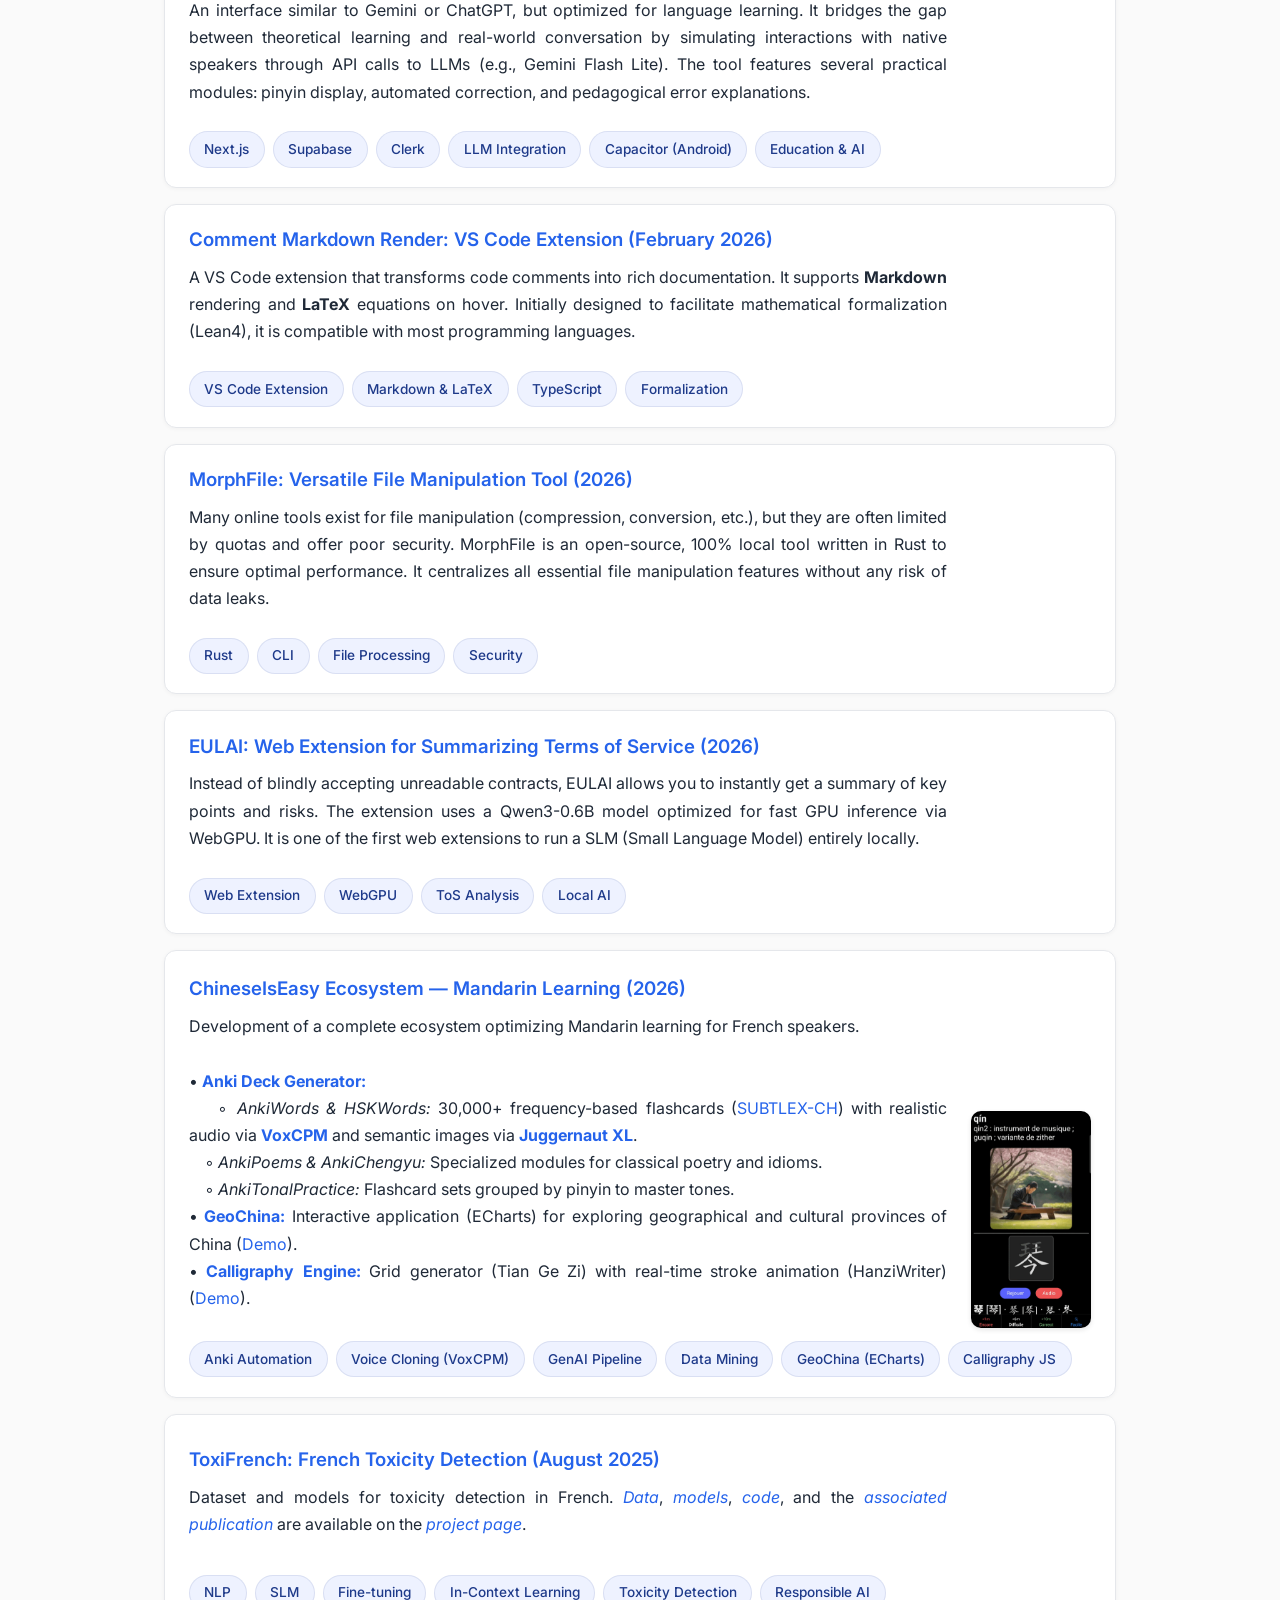
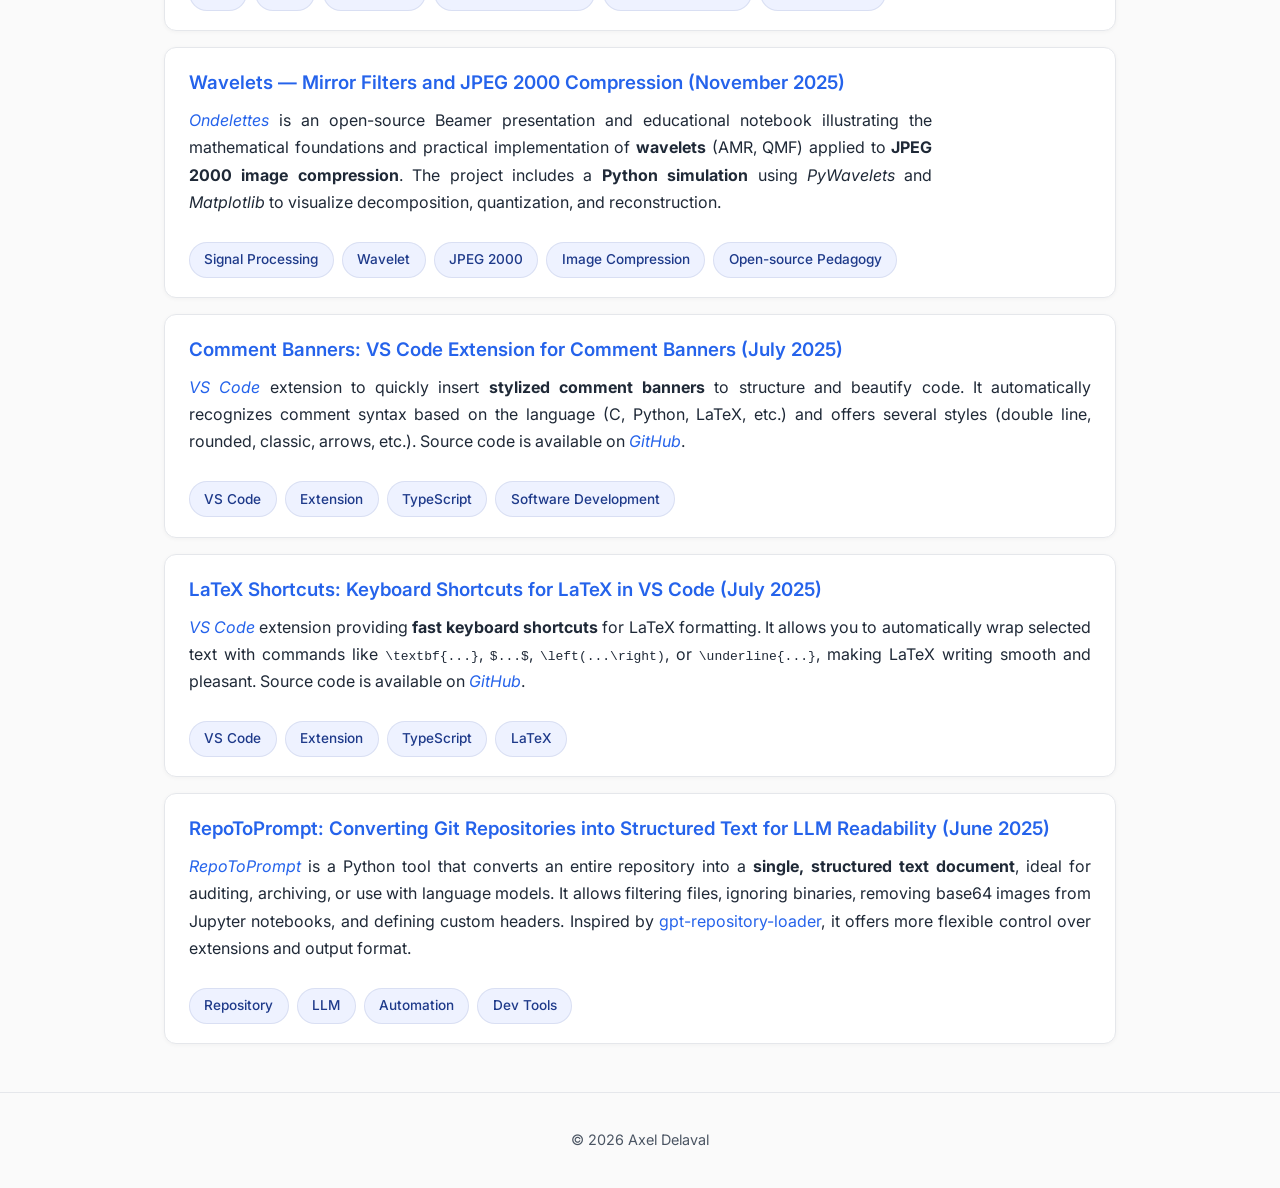
==== commit ecdb9526: "Add Poincaré Conjecture formalization paper and update last-modified dates" ====
--- a/index.html
+++ b/index.html
@@ -78,7 +78,7 @@
       <div class="hero-content fade-in">
         <h1>Axel Delaval — <span data-i18n="hero.title">AI Researcher</span></h1>
         
-        <p class="meta" id="last-updated">Dernière mise à jour : 3 Mars 2026</p>
+        <p class="meta" id="last-updated">Dernière mise à jour : 8 octobre 2026</p>
         
         <p data-i18n="hero.subtitle">
           Student at École Polytechnique & Mines Paris. Specialized in Computer Science, Mathematics and AI.
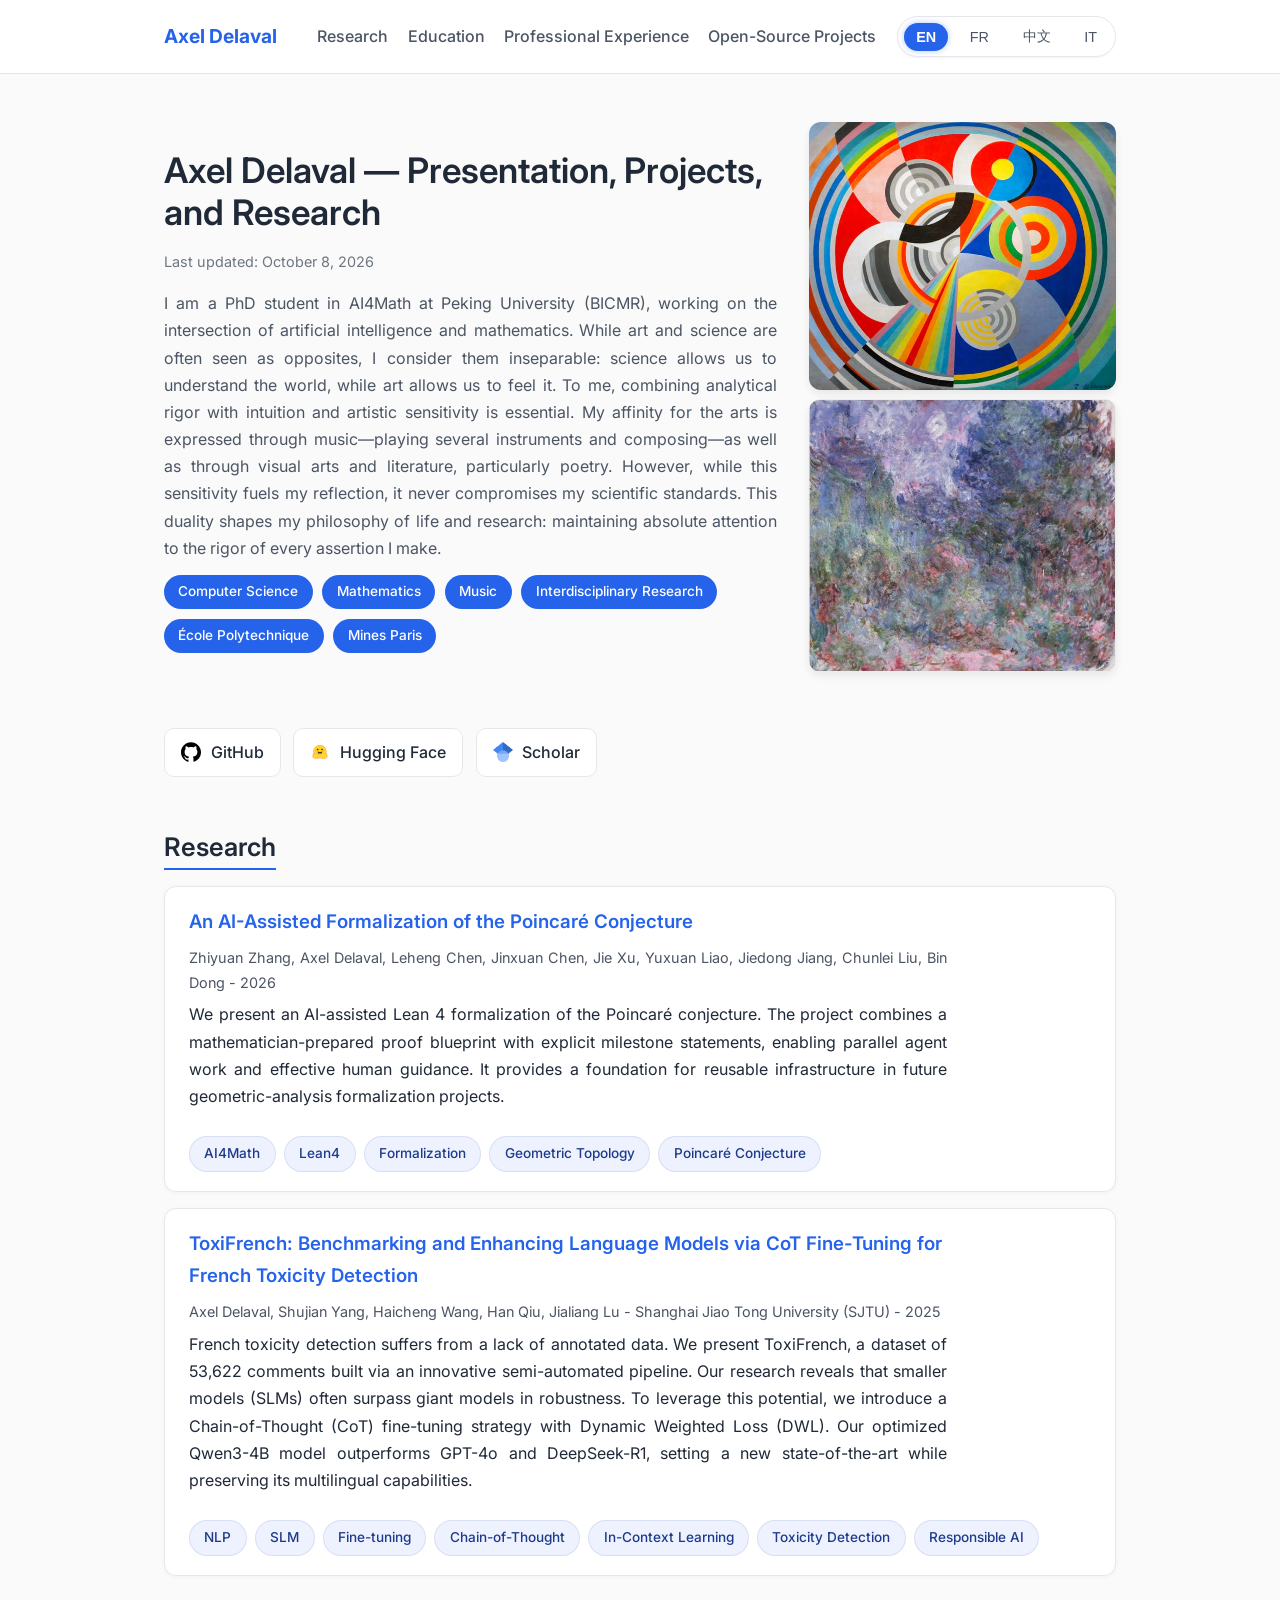
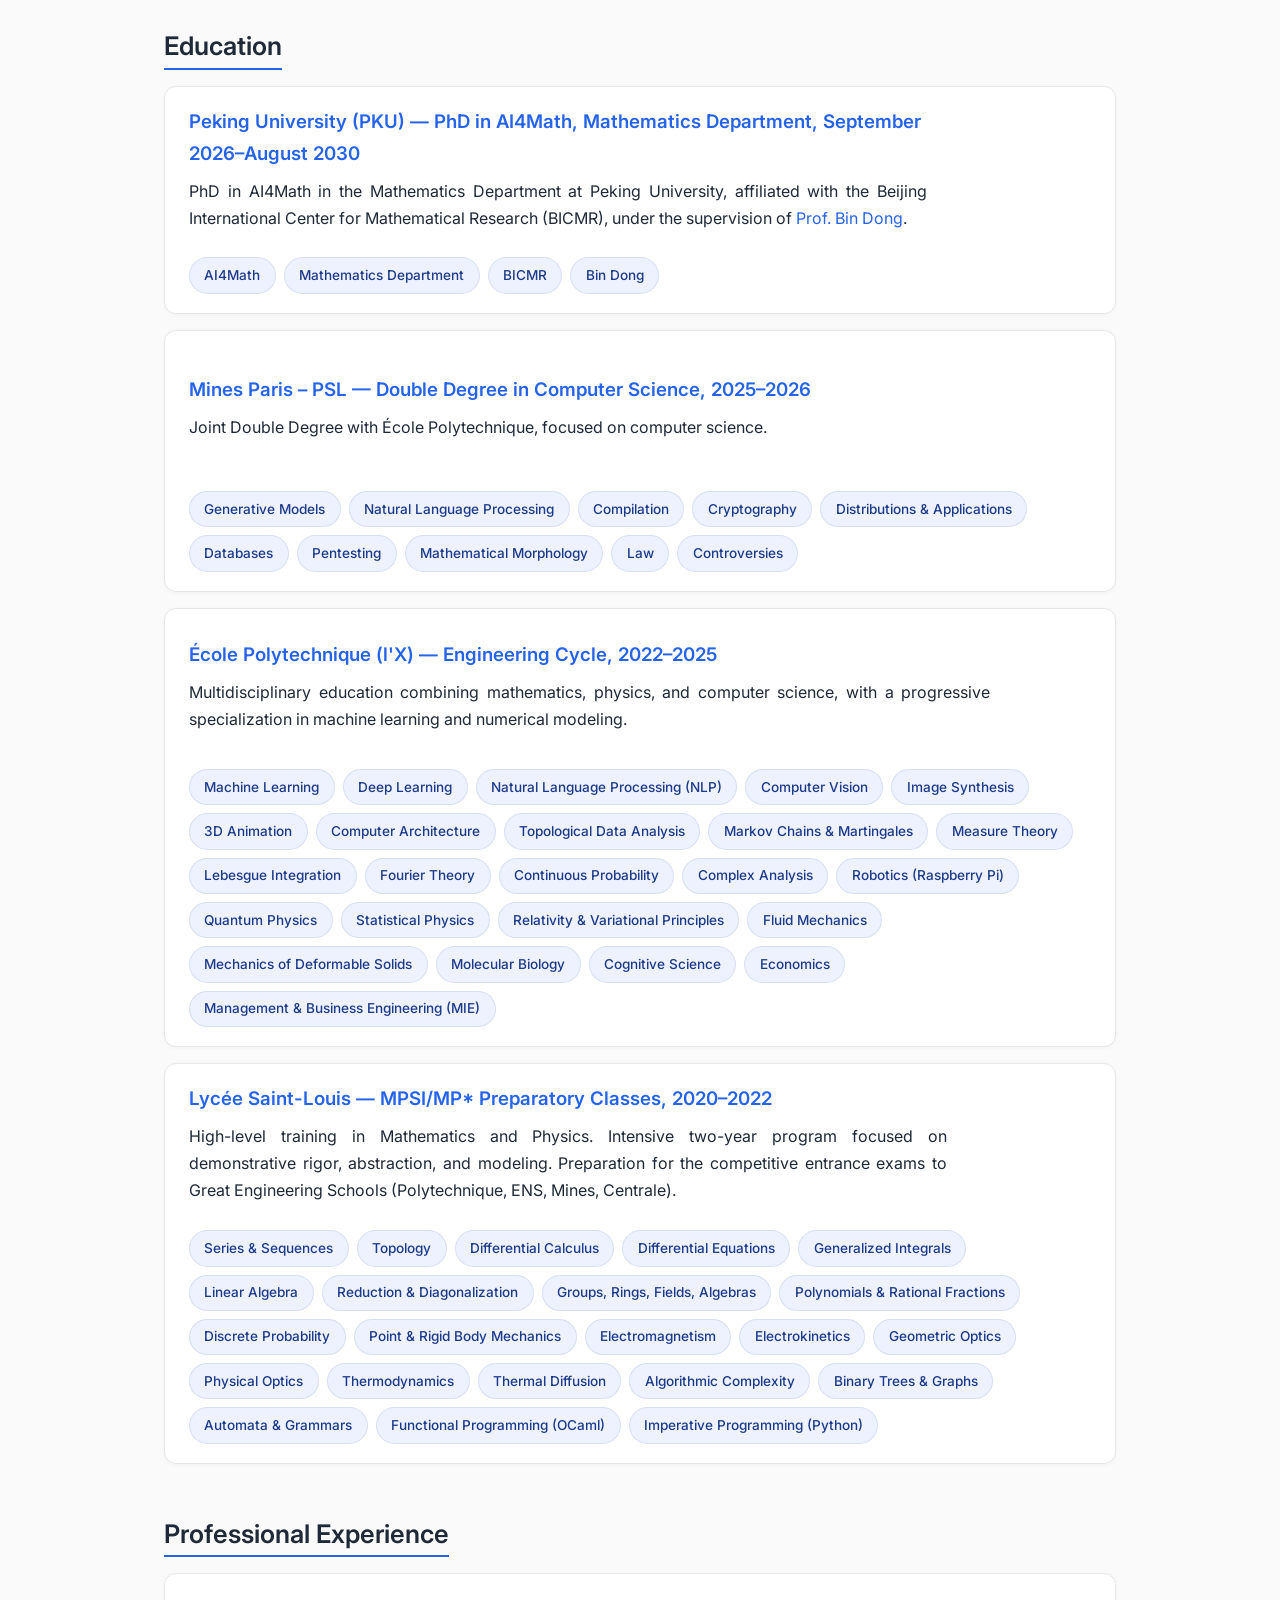
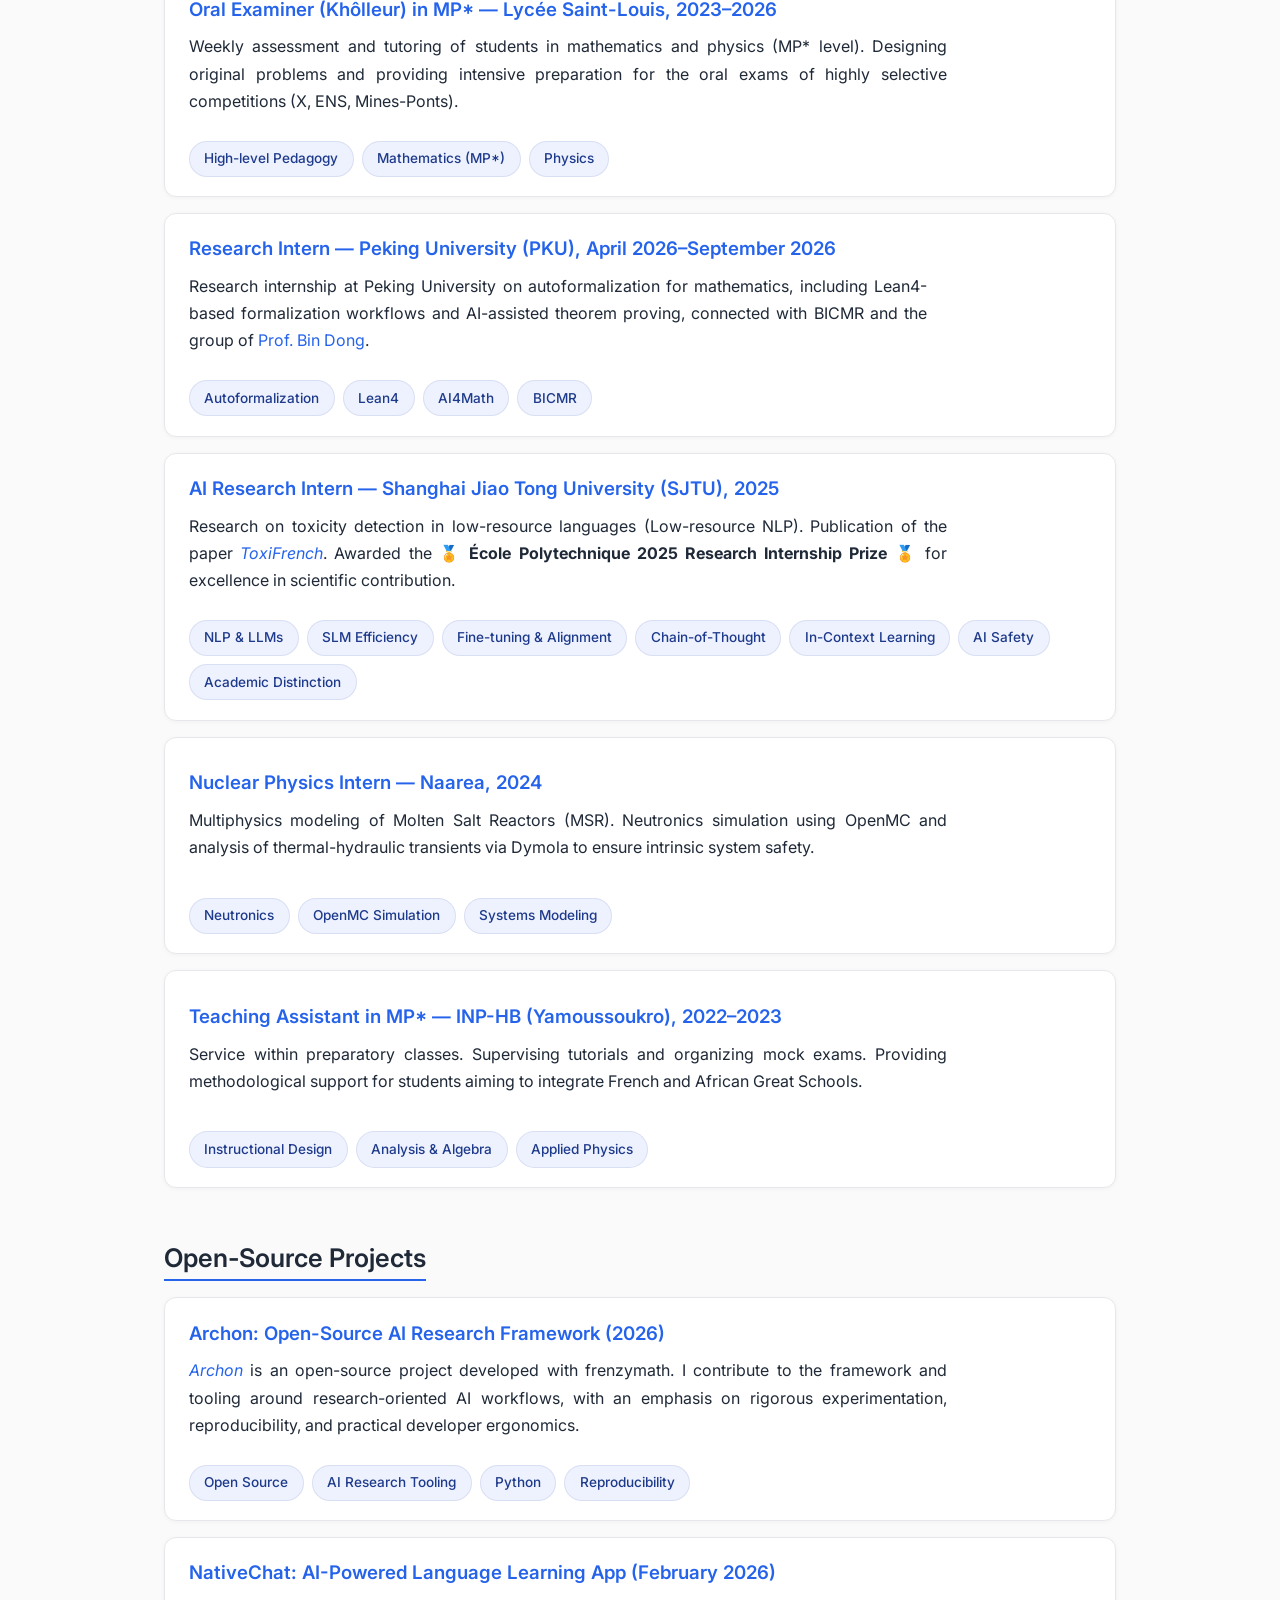
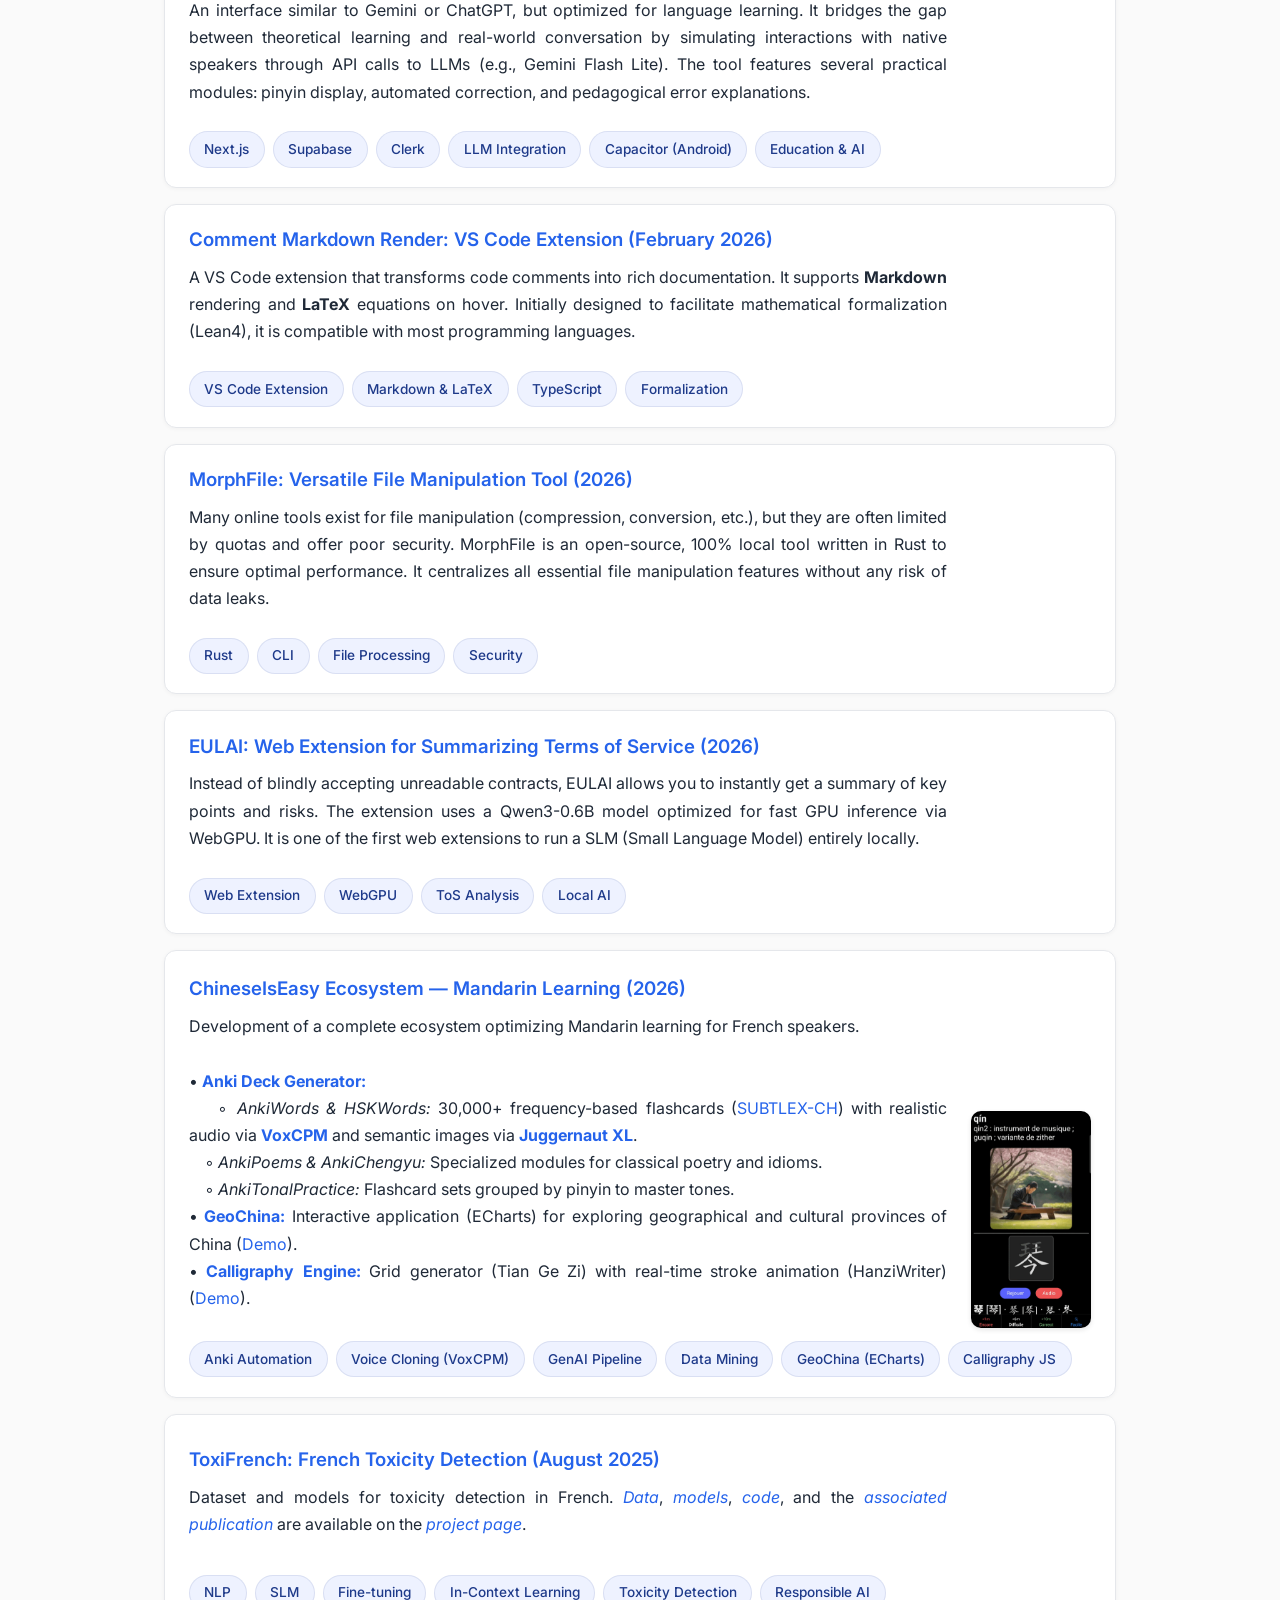
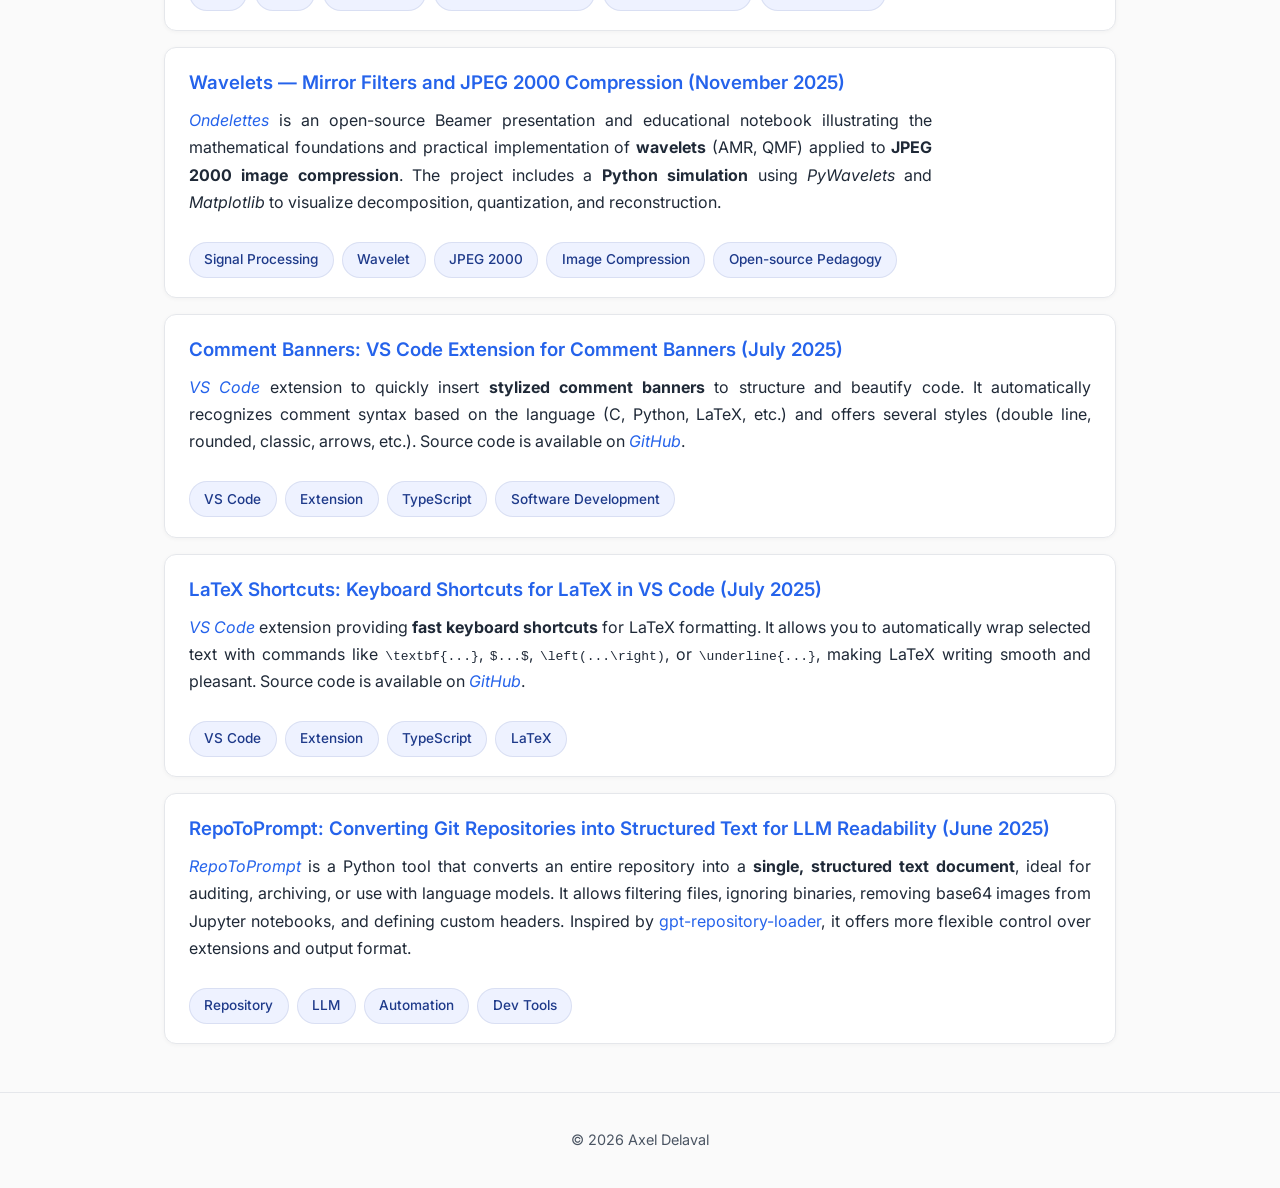
==== commit 3432ad20: "Update hero subtitle and meta info: now PhD student at PKU/BICMR" ====
--- a/index.html
+++ b/index.html
@@ -5,7 +5,7 @@
   <meta name="viewport" content="width=device-width, initial-scale=1.0">
   
   <title>Axel Delaval | AI & Computer Science Researcher</title>
-  <meta name="description" content="Official website of Axel Delaval, researcher at École Polytechnique & Mines Paris–PSL. Specialized in NLP, SLMs, and Responsible AI.">
+  <meta name="description" content="Official website of Axel Delaval, PhD student in AI4Math at Peking University (BICMR). Specialized in AI for mathematics, NLP, SLMs, and Responsible AI.">
   <meta name="keywords" content="Axel Delaval, Axel Delaval Polytechnique, ToxiFrench, AI research, NLP, Small Language Models">
   <meta name="author" content="Axel Delaval">
   <link rel="canonical" href="https://axeldlv00.github.io/axel-delaval-personal-page/">
@@ -16,15 +16,15 @@
     "@type": "Person",
     "name": "Axel Delaval",
     "url": "https://axeldlv00.github.io/axel-delaval-personal-page/",
-    "jobTitle": "Researcher in AI & Computer Science",
+    "jobTitle": "PhD Student in AI4Math",
     "affiliation": [
       {
         "@type": "Organization",
-        "name": "École Polytechnique"
+        "name": "Peking University"
       },
       {
         "@type": "Organization",
-        "name": "Mines Paris - PSL"
+        "name": "Beijing International Center for Mathematical Research (BICMR)"
       }
     ],
     "sameAs": [
@@ -38,7 +38,7 @@
   <meta property="og:type" content="website">
   <meta property="og:url" content="https://axeldlv00.github.io/axel-delaval-personal-page/">
   <meta property="og:title" content="Axel Delaval | Researcher & Engineer">
-  <meta property="og:description" content="AI Research at École Polytechnique & Mines Paris. Creator of ToxiFrench.">
+  <meta property="og:description" content="AI4Math PhD at Peking University (BICMR). Creator of ToxiFrench.">
   <meta property="og:image" content="https://axeldlv00.github.io/axel-delaval-personal-page/assets/img/hero.jpg">
 
   <link rel="stylesheet" href="assets/fonts/inter.css">
